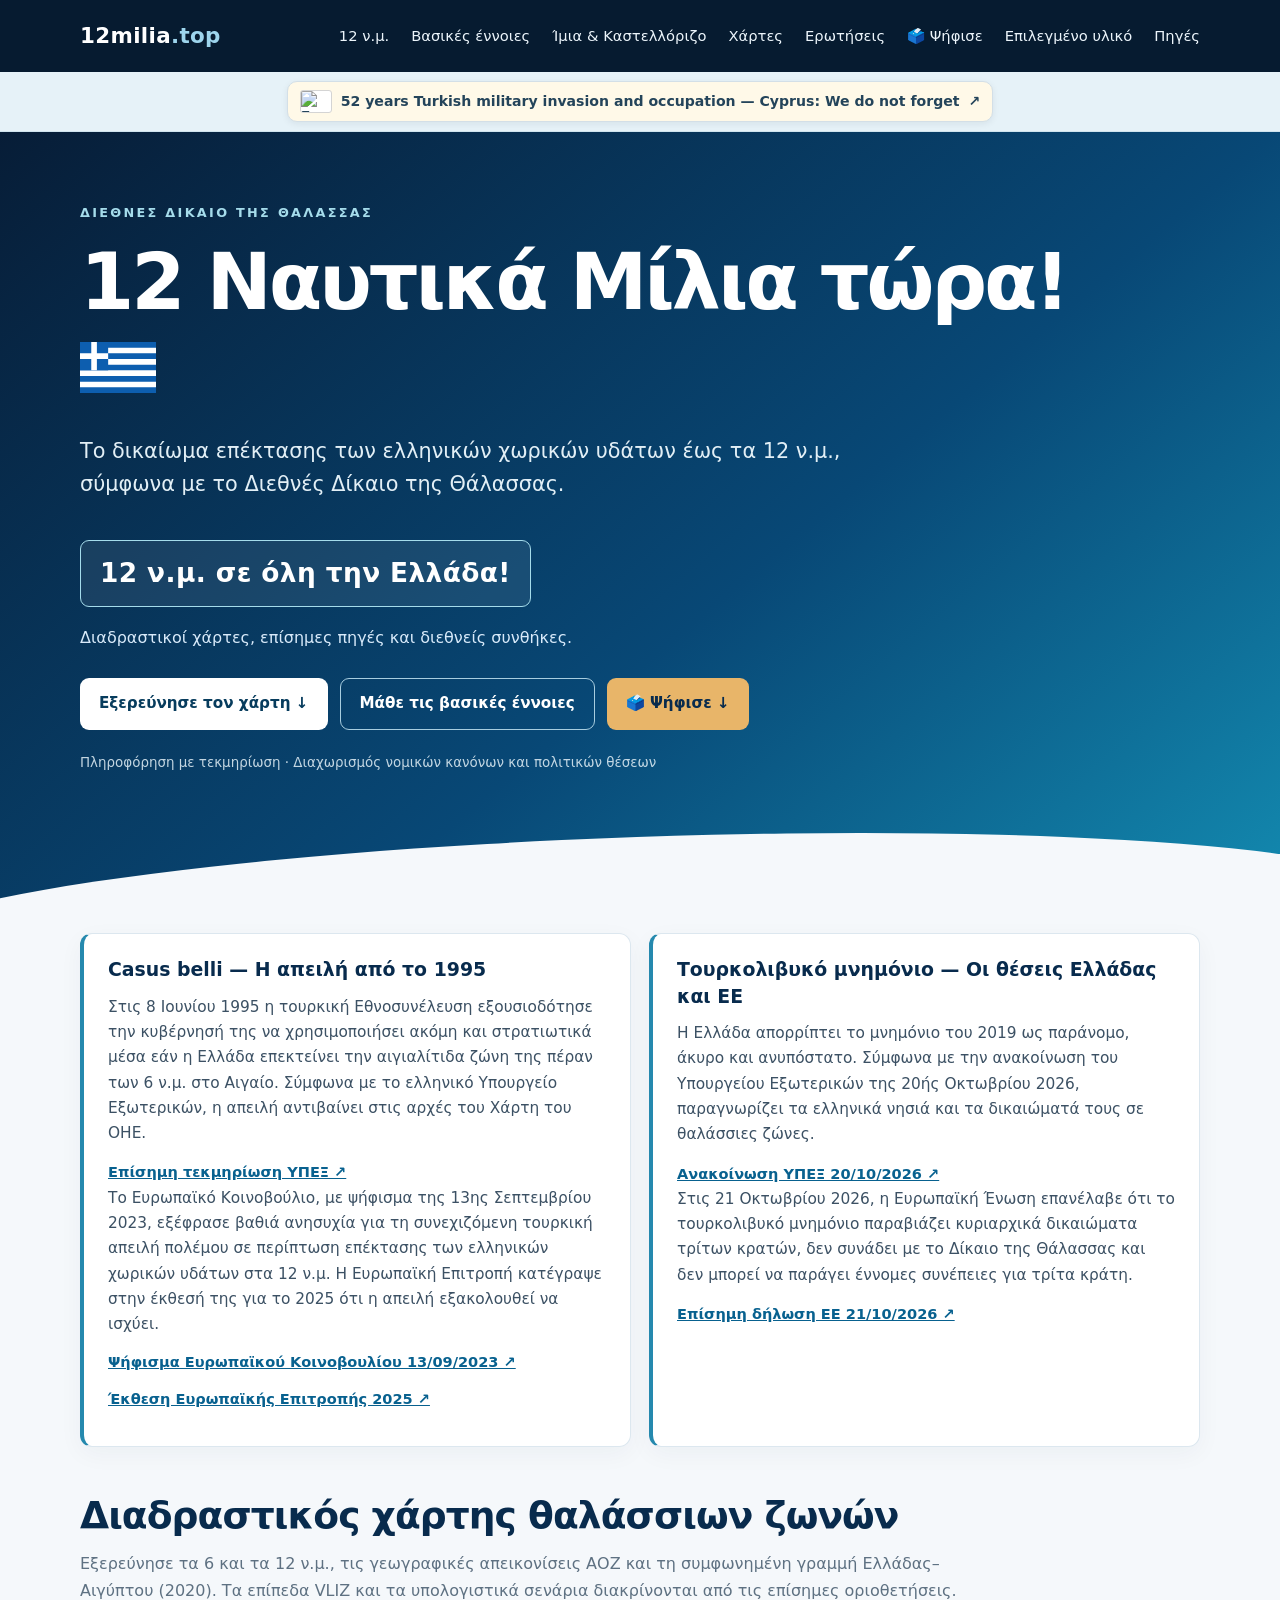
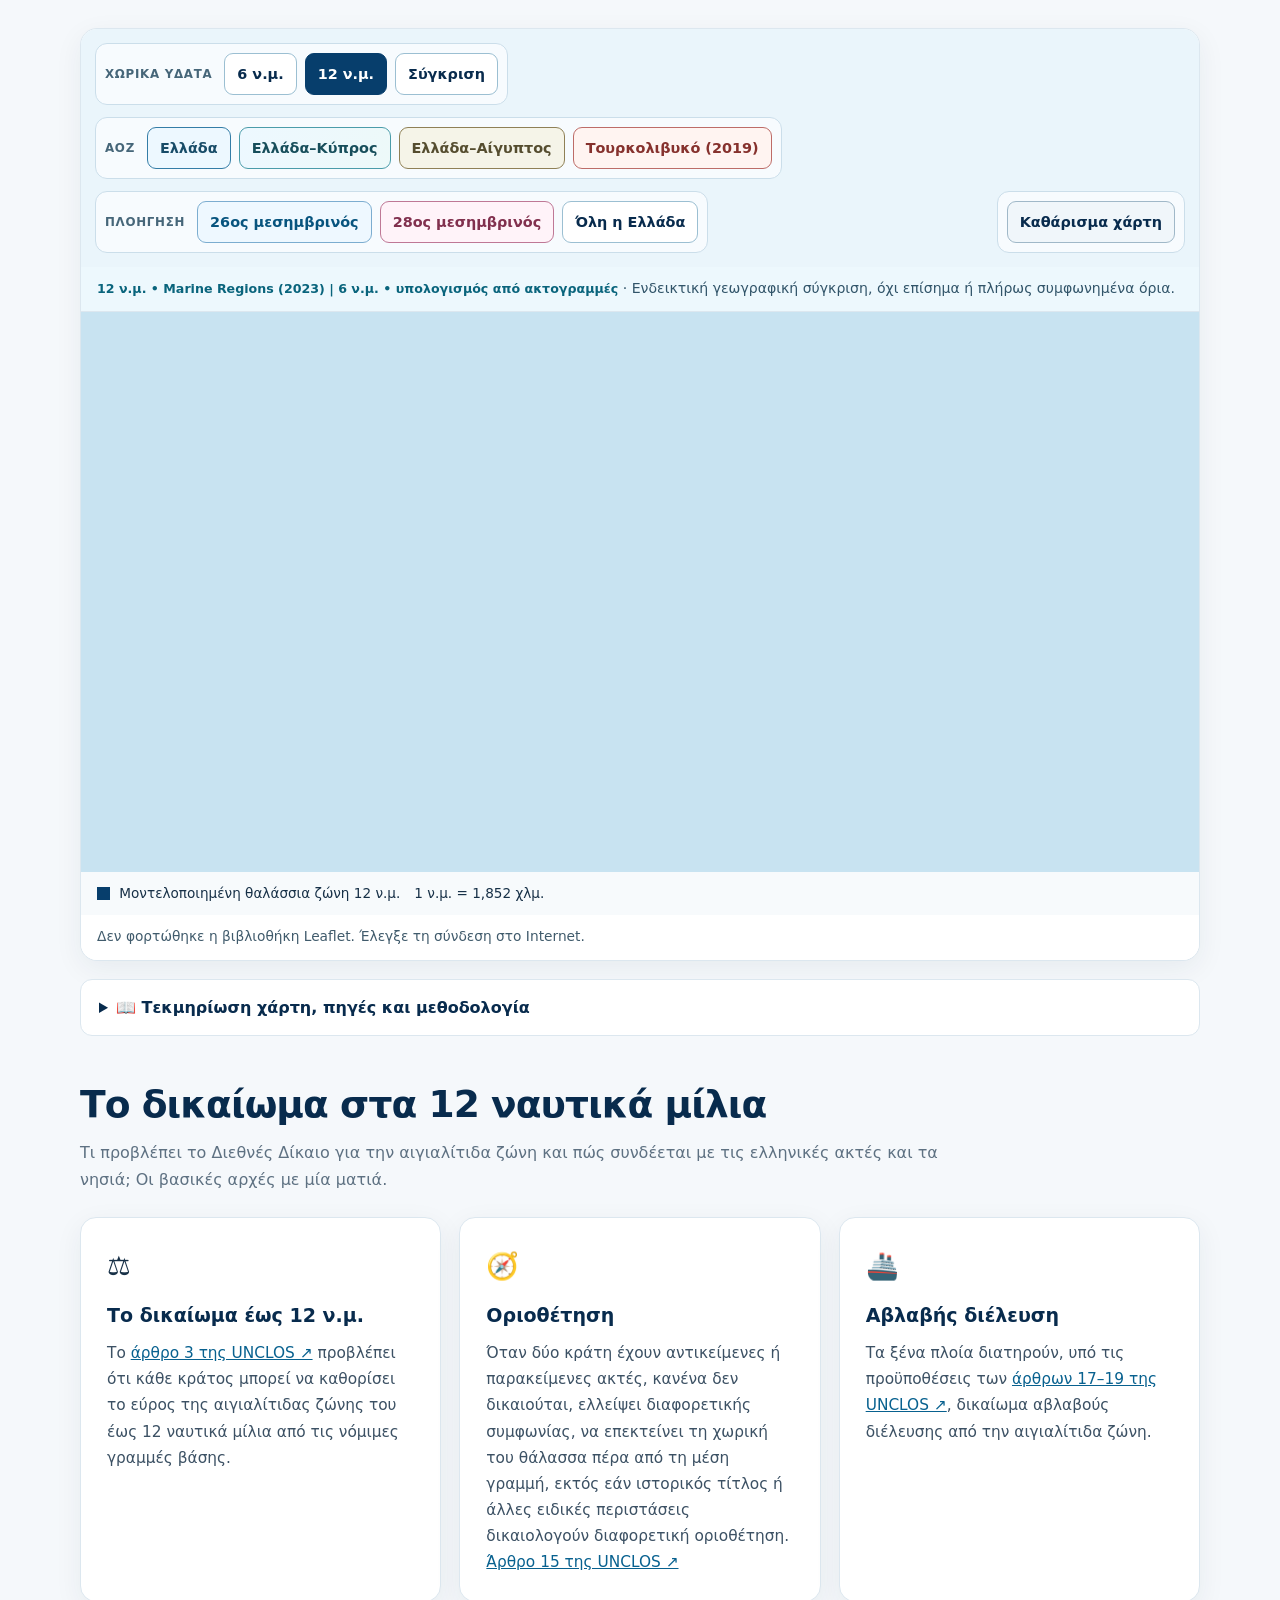
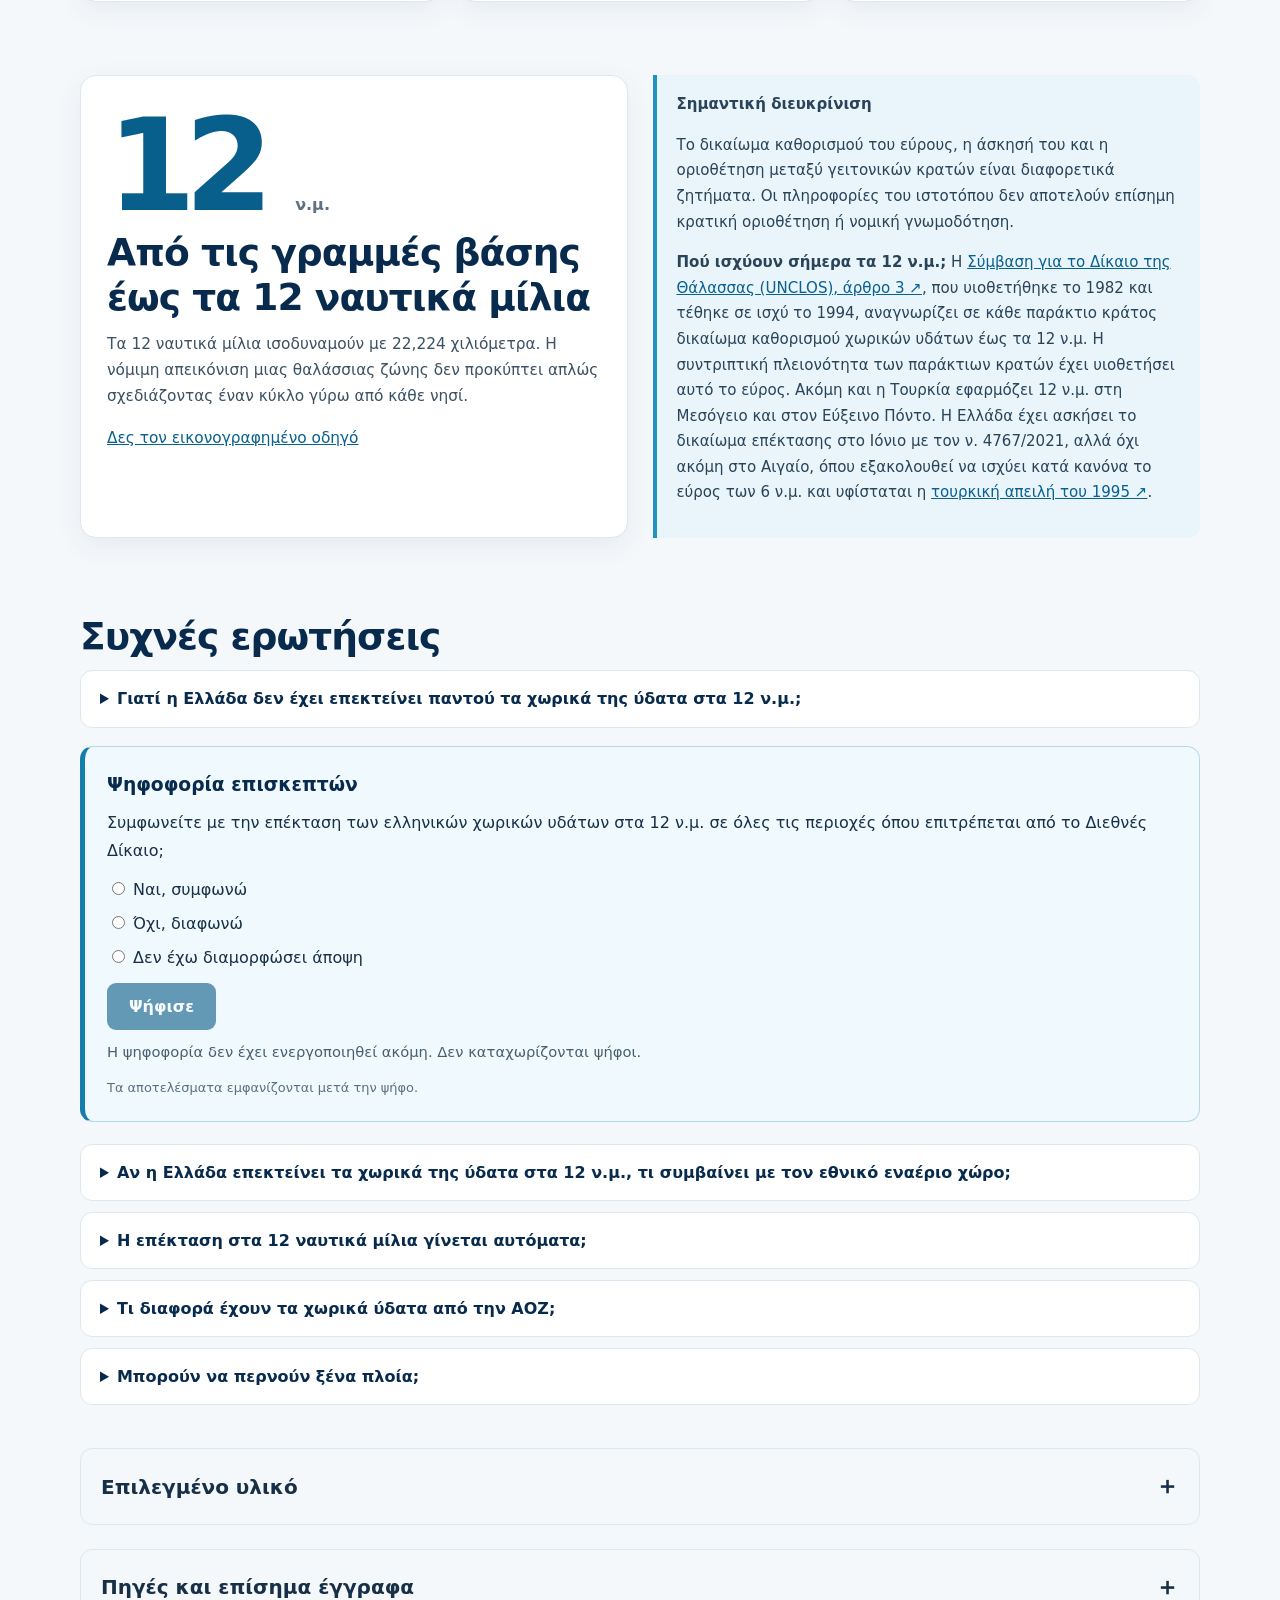
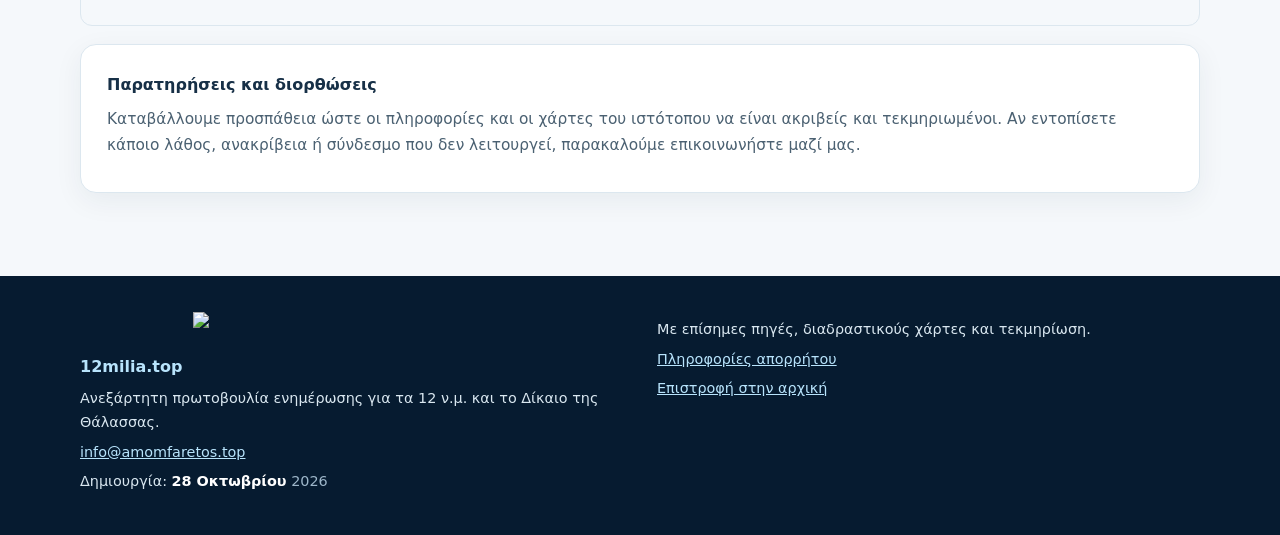
==== public/index.html @ b4a38a3d "Remove external-link arrows from internal guide links" ====
<!DOCTYPE html>

<html lang="el">
<head>
<meta charset="utf-8"/>
<meta content="width=device-width, initial-scale=1" name="viewport"/>
<meta content="#082b4d" name="theme-color"/>
<meta content="12 ναυτικά μίλια και επέκταση χωρικών υδάτων: τι προβλέπει το Δίκαιο της Θάλασσας, διαδραστικοί χάρτες, ιστορική εξέλιξη και επίσημες πηγές." name="description"/>
<title>12 Ναυτικά Μίλια τώρα! | Χωρικά Ύδατα &amp; Δίκαιο της Θάλασσας</title>
<link rel="canonical" href="https://12milia.top/"/>
<meta property="og:type" content="website"/>
<meta property="og:locale" content="el_GR"/>
<meta property="og:site_name" content="12milia.top"/>
<meta property="og:title" content="12 Ναυτικά Μίλια τώρα! 🇬🇷"/>
<meta property="og:description" content="Το δικαίωμα στα 12 ναυτικά μίλια: διαδραστικοί χάρτες, Διεθνές Δίκαιο της Θάλασσας και επίσημες πηγές."/>
<meta property="og:url" content="https://12milia.top/"/>
<meta property="og:image" content="https://12milia.top/assets/social-preview.jpg"/>
<meta property="og:image:secure_url" content="https://12milia.top/assets/social-preview.jpg"/>
<meta property="og:image:width" content="1200"/>
<meta property="og:image:height" content="630"/>
<meta property="og:image:alt" content="12 Ναυτικά Μίλια τώρα! — 12milia.top, ελληνική σημαία"/>
<meta name="twitter:card" content="summary_large_image"/>
<meta name="twitter:title" content="12 Ναυτικά Μίλια τώρα! 🇬🇷"/>
<meta name="twitter:description" content="Διαδραστικοί χάρτες, Διεθνές Δίκαιο της Θάλασσας και επίσημες πηγές."/>
<meta name="twitter:image" content="https://12milia.top/assets/social-preview.jpg"/>
<style>
:root{color-scheme:light;--navy:#082b4d;--deep:#061b30;--blue:#116aa1;--sky:#eaf5fb;--paper:#f5f8fb;--ink:#173047;--muted:#5e7182;--border:#dce7ef;--white:#fff;--gold:#e8b569}
*{box-sizing:border-box}html{scroll-behavior:smooth}body{margin:0;font:16px/1.7 system-ui,-apple-system,BlinkMacSystemFont,"Segoe UI",sans-serif;background:var(--paper);color:var(--ink)}a{color:#08618f}a:focus-visible,button:focus-visible{outline:3px solid var(--gold);outline-offset:4px} .wrap{width:min(1120px,calc(100% - 40px));margin-inline:auto}
.topbar{background:var(--deep);color:white}.nav{display:flex;align-items:center;justify-content:space-between;gap:18px;min-height:72px;flex-wrap:wrap;padding-block:12px}.brand{text-decoration:none;color:#fff;font-weight:850;font-size:1.34rem;letter-spacing:.015em}.brand span{color:#9dd5ed}.navlinks{display:flex;flex-wrap:wrap;gap:8px 22px}.navlinks a{font-size:.92rem;color:#ecf5fb;text-decoration:none}.navlinks a:hover{text-decoration:underline}
.hero{position:relative;overflow:hidden;color:white;background:linear-gradient(140deg,#071d37 0%,#084876 58%,#138ab0 100%);padding:70px 0 120px}.hero:after{content:"";position:absolute;inset:auto -10% -105px -10%;height:175px;border-radius:50% 50% 0 0;background:var(--paper);transform:rotate(-2deg)}.eyebrow{color:#a5dceb;text-transform:uppercase;letter-spacing:.18em;font-weight:750;font-size:.8rem}.hero h1{font-size:clamp(3rem,8vw,6.3rem);line-height:1.03;margin:16px 0 23px;letter-spacing:-.055em;max-width:820px}.hero p{max-width:850px;color:#e2eff6;font-size:clamp(1.06rem,2vw,1.3rem);line-height:1.6}.actions{display:flex;flex-wrap:wrap;gap:12px;margin-top:28px}.btn{display:inline-flex;align-items:center;justify-content:center;border-radius:9px;padding:12px 19px;text-decoration:none;font-weight:750;font-size:.95rem;transition:transform .15s}.btn:hover{transform:translateY(-2px)}.btn.primary{background:#fff;color:#073c5d}.btn.outline{border:1px solid #a8cddf;color:#fff}.hero-note{font-size:.84rem!important;opacity:.86;margin-top:22px}
main{position:relative}.section{padding:38px 0}.section h2{font-size:clamp(1.65rem,3vw,2.35rem);line-height:1.18;letter-spacing:-.025em;margin:0 0 12px;color:var(--navy)}.intro{max-width:900px;color:var(--muted);margin:0 0 24px}.cards{display:grid;grid-template-columns:repeat(3,minmax(0,1fr));gap:18px}.card{background:#fff;border:1px solid var(--border);border-radius:16px;padding:26px;box-shadow:0 8px 28px #092b4710}.card h3{margin:10px 0 9px;color:var(--navy);font-size:1.19rem}.card p{margin:0;color:#3c5164;font-size:.96rem}.symbol{font-size:1.65rem}.feature{display:grid;grid-template-columns:1fr 1fr;gap:25px;align-items:center;padding-top:35px}.feature .card{height:100%}.big-number{font-size:clamp(4.5rem,11vw,8rem);font-weight:850;letter-spacing:-.09em;line-height:1;color:#095f8b}.big-number small{font-size:1rem;letter-spacing:normal;font-weight:650;color:var(--muted)}.notice{border-left:4px solid #2292be;background:#e9f4fb;padding:17px 20px;border-radius:0 12px 12px 0;color:#294459;font-size:.94rem}
.map-preview{min-height:240px;border-radius:17px;padding:32px;display:flex;flex-direction:column;justify-content:center;align-items:center;text-align:center;background:radial-gradient(circle at 25% 38%,#d8eff8 0 6%,transparent 7%),radial-gradient(circle at 70% 65%,#bce0ed 0 9%,transparent 10%),linear-gradient(140deg,#104c76,#0a82a3);color:#fff;position:relative;overflow:hidden}.map-preview::after{content:"";position:absolute;inset:0;background:repeating-radial-gradient(circle at 45% 50%,transparent 0 27px,#ffffff16 28px 29px);pointer-events:none}.map-preview strong{font-size:1.4rem;position:relative;z-index:1}.map-preview span{position:relative;z-index:1;color:#deeff7}.map-preview .symbol{position:relative;z-index:1;font-size:2.6rem}
.faq details{background:#fff;border:1px solid var(--border);border-radius:12px;padding:14px 19px;margin:11px 0}.faq summary{cursor:pointer;font-weight:750;color:var(--navy)}.faq details p{margin:11px 0 4px;color:#435669}.sources{padding-left:22px}.sources li{margin-bottom:12px}.sources a{overflow-wrap:anywhere}.muted{color:var(--muted);font-size:.9rem}.footer{background:var(--deep);color:#d9e7f0;padding:36px 0;margin-top:45px}.footer a{color:#b8e4fc}.footer-inner{display:flex;justify-content:space-between;gap:20px;flex-wrap:wrap}.footer p{margin:5px 0;font-size:.9rem}
@media(max-width:780px){.cards{grid-template-columns:1fr}.feature{grid-template-columns:1fr}.hero{padding:70px 0 100px}.nav{align-items:flex-start}.navlinks{gap:6px 14px}.card{padding:22px}.section{padding:26px 0}}@media(prefers-reduced-motion:reduce){html{scroll-behavior:auto}.btn{transition:none}}

/* Cyprus remembrance and privacy */
.cyprus-remembrance{display:inline-flex;align-items:center;gap:9px;padding:8px 12px;border:1px solid #d3dfe7;border-radius:10px;background:#fff9e8;color:#24445a;text-decoration:none;font-size:.88rem;font-weight:680;line-height:1.4;box-shadow:0 2px 7px #041a2912}.cyprus-remembrance:hover{background:#fff1ce}.cyprus-remembrance img{width:32px;height:23px;object-fit:contain;border:1px solid #d4d4d4;background:white;border-radius:3px}.cyprus-strip{background:#e6f2f8;border-bottom:1px solid #d0e4ee}.cyprus-strip .wrap{display:flex;justify-content:center;padding-block:9px}.footer button{border:0;background:transparent;color:#b8e4fc;text-decoration:underline;cursor:pointer;padding:0;font:inherit;font-size:.9rem}.privacy-overlay[hidden]{display:none}.privacy-overlay{position:fixed;inset:0;z-index:1000;background:#081d31b8;display:flex;align-items:center;justify-content:center;padding:20px}.privacy-modal{position:relative;width:min(570px,100%);max-height:85vh;overflow:auto;background:white;border-radius:16px;padding:30px;box-shadow:0 20px 80px #0005}.privacy-modal h2{margin:0 0 14px;font-size:1.55rem;color:#082b4d}.privacy-modal p,.privacy-modal li{font-size:.96rem}.privacy-close{position:absolute;right:14px;top:10px;border:0;background:transparent;font-size:2rem;line-height:1;cursor:pointer;color:#33536a}.privacy-modal a{overflow-wrap:anywhere}@media(max-width:560px){.cyprus-strip .wrap{justify-content:center}.cyprus-remembrance{font-size:.81rem;white-space:normal;text-align:center;justify-content:center}.privacy-modal{padding:24px 18px}}

/* Academic maps and EEZ references */
.map-reference-grid{display:grid;grid-template-columns:repeat(2,minmax(0,1fr));gap:20px;align-items:stretch}
.map-reference-card{min-width:0}.map-kicker{color:#096593;font-weight:750;font-size:.82rem;letter-spacing:.025em;text-transform:uppercase}
.map-reference-card h3{line-height:1.3}.map-action{margin-top:22px!important}.map-action a{font-weight:740;overflow-wrap:anywhere}
.eez-figure{margin:18px 0 14px}.eez-figure img{width:100%;height:auto;background:#edf4f9;border:1px solid #dce7ef;border-radius:10px;display:block}.eez-figure figcaption{font-size:.85rem;color:#476071;margin-top:10px;line-height:1.5}
@media(max-width:780px){.map-reference-grid{grid-template-columns:1fr}}

/* Πειραματικός διαδραστικός χάρτης χωρικών υδάτων — v9 */
.maritime-shell{overflow:hidden;border-radius:17px;border:1px solid var(--border);background:#fff;box-shadow:0 8px 28px #092b4710}
.maritime-tools{display:flex;align-items:center;gap:10px;flex-wrap:wrap;padding:14px 17px;background:#eaf5fb}
.maritime-tools button{padding:10px 16px;font:inherit;font-size:.9rem;font-weight:750;background:#fff;color:#082b4d;border:1px solid #9bbfd2;border-radius:9px;cursor:pointer}
.maritime-tools button[aria-pressed="true"]{background:#073e6c;border-color:#073e6c;color:white}
.maritime-tools a{font-size:.86rem;margin-left:auto}
#maritime-map{height:560px;min-height:400px;background:#c8e3f1}
.maritime-status{padding:10px 16px;font-size:.86rem;color:#405b6c;background:#fff;min-height:45px}
.maritime-legend{display:flex;flex-wrap:wrap;gap:14px;padding:10px 16px;background:#f7fafc;font-size:.85rem}
.swatch{width:13px;height:13px;display:inline-block;vertical-align:-2px;margin-right:5px;border:2px solid #347b81;background:#51989c}
.swatch.amber{border-color:#b96b09;background:#c9b16f}
.maritime-help{margin:14px 0 0;max-width:920px;font-size:.91rem;color:#425a6d}
.geo-upload{display:flex;gap:9px;align-items:center;flex-wrap:wrap;font-size:.86rem;padding:10px 16px;background:#f7fafc;border-top:1px solid #e3eaf0}
.geo-upload input{font-size:.85rem;max-width:100%}
@media(max-width:780px){#maritime-map{height:480px}.maritime-tools a{margin-left:0}}

.leaflet-control-attribution{font-size:11px!important;line-height:1.5!important;text-align:right} .leaflet-control-attribution a{text-decoration:none} .leaflet-control-attribution a:hover{text-decoration:underline}
/* v46: Χρώματα 12 ν.μ. και ΑΟΖ στο assets/map-colors.css */
/* Θεματικό ένθετο ΑΟΖ — εικόνα, όχι γεωαναφερμένο διανυσματικό όριο */
/* Το συνδυαστικό κουμπί χρησιμοποιεί και τις δύο αποχρώσεις (Ελλάδα και Κύπρος). */
#maritime-map{position:relative}
.eez-inset{position:absolute;z-index:850;right:13px;top:13px;width:min(380px,calc(100% - 28px));background:#fff;box-shadow:0 8px 30px #001b3080;border:2px solid #19766b;border-radius:12px;padding:12px;max-height:calc(100% - 28px);overflow:auto}
.eez-inset[hidden]{display:none}.eez-inset img{width:100%;height:auto;display:block;border:1px solid #d5e6e7;border-radius:6px}
.eez-inset h3{font-size:1rem;color:#104c50;margin:0 30px 8px 0}.eez-inset p{font-size:.75rem;line-height:1.4;margin:7px 0;color:#365968}
.eez-inset button{position:absolute;right:8px;top:5px;background:transparent;border:0;font-size:1.5rem;cursor:pointer;color:#234}
.eez-inset a{font-size:.8rem;overflow-wrap:anywhere}
.eez-disclaimer{font-size:.83rem;line-height:1.5;margin:0;padding:9px 16px;color:#275c59;background:#f0faf6;border-top:1px solid #d4e8df}.eez-disclaimer a{color:#075d55}
.eez-inset{position:absolute;z-index:850;right:13px;top:13px;width:min(380px,calc(100% - 28px));background:#fff;box-shadow:0 8px 30px #001b3080;border:2px solid #19766b;border-radius:12px;padding:12px;max-height:calc(100% - 28px);overflow:auto}
.eez-inset[hidden]{display:none}.eez-inset img{width:100%;height:auto;display:block;border:1px solid #d5e6e7;border-radius:6px}
.eez-inset h3{font-size:1rem;color:#104c50;margin:0 30px 8px 0}.eez-inset p{font-size:.75rem;line-height:1.4;margin:7px 0;color:#365968}
.eez-inset button{position:absolute;right:8px;top:5px;background:transparent;border:0;font-size:1.5rem;cursor:pointer;color:#234}
.eez-inset a{font-size:.8rem;overflow-wrap:anywhere}

/* v19: Σύγκριση με υπολογιστικό επίπεδο 6 ν.μ. */
/* v18: Ομαδοποιημένα, λειτουργικά κουμπιά – χωρίς ανακριβείς γεωμετρίες 6 ν.μ. */
.maritime-tools{display:flex;gap:12px;align-items:stretch;justify-content:flex-start;padding:14px;background:#eaf5fb}
.tool-group{display:flex;flex-wrap:wrap;align-items:center;gap:8px;padding:9px;border:1px solid #cbdeea;border-radius:12px;background:#f7fbfe;min-width:0}
.tool-heading{font-size:.74rem;font-weight:850;text-transform:uppercase;letter-spacing:.06em;color:#466679;margin-right:4px}
.maritime-tools .tool-group button{min-height:42px;white-space:normal;text-align:center;padding:9px 12px;line-height:1.25}
.maritime-tools button small{display:block;font-weight:550;font-size:.67rem;line-height:1.4;opacity:.9}
.maritime-tools .tool-utilities{margin-left:auto}
.maritime-tools a{margin-left:0;white-space:nowrap}
.maritime-tools .clear-map-btn{border-color:#a0b8c8;background:#f0f6fa}
.maritime-tools button:focus-visible{outline:3px solid #f2b954;outline-offset:2px}
.map-source-note{padding:10px 16px;color:#315469;background:#edf8fd;font-size:.88rem;border-bottom:1px solid var(--border)}
.map-quality{display:inline-block;color:#09647c;font-size:.79rem;font-weight:750}
.map-explain{position:relative;padding:17px 22px 16px;background:#fff9ee;border-bottom:1px solid #ecdcbf;color:#294255}
.map-explain[hidden]{display:none}
.map-explain h3{margin:0 40px 8px 0;color:#082b4d;font-size:1.1rem}
.map-explain p{margin:8px 0;font-size:.89rem;line-height:1.55}
.map-explain p:last-child{margin-bottom:0}
.map-explain a{overflow-wrap:anywhere}
.map-explain #map-explain-close{position:absolute;top:8px;right:12px;border:0;background:transparent;color:#18344b;font-size:1.5rem;cursor:pointer}
.compare-cards{display:grid;grid-template-columns:repeat(2,minmax(0,1fr));gap:12px;margin:11px 0}
.compare-cards div{background:white;border:1px solid #e2cfb0;border-radius:10px;padding:12px}
.compare-cards strong{display:block;font-size:1.25rem;color:#093e69}
.compare-cards span{display:block;font-size:.95rem;font-weight:700}
.compare-cards small{display:block;font-size:.81rem;color:#4e6375;margin-top:5px}
.maritime-legend span[hidden]{display:none}
@media(max-width:780px){.maritime-tools{flex-direction:column;align-items:stretch}.tool-group{justify-content:flex-start}.maritime-tools .tool-utilities{margin-left:0}.compare-cards{grid-template-columns:1fr}}

/* v28: Επίσημη γραμμή Α–Ε, ανεξάρτητη από τα πολυγωνικά μοντέλα VLIZ */
.egypt-inset .official-line-only {position:static;display:block;width:100%;font:inherit;font-weight:750;font-size:.86rem;color:#754015;background:#fff7e8;border:1px solid #c99b64;border-radius:8px;padding:11px 10px;cursor:pointer;text-align:center;line-height:1.3;margin:10px 0}
.egypt-inset .official-line-only:hover{background:#ffedce}
.egypt-inset .official-line-only:focus-visible{outline:3px solid #e8b569;outline-offset:2px}
/* v29: Γεωγραφικός μεσημβρινός 28° ανατολικά — όχι θαλάσσιο σύνορο */
.meridian-28-switch{background:#fff3f9!important;border-color:#bf7896!important;color:#81304e!important}
.meridian-28-switch[aria-pressed="true"]{background:#963a63!important;border-color:#963a63!important;color:white!important}
.meridian-28-label{background:#fff!important;color:#83244e!important;border:1px solid #a4456d!important;border-radius:5px!important;box-shadow:0 1px 6px #0002!important;font-weight:800!important}
.meridian-28-label::before{border-top-color:#a4456d!important}
.swatch.meridian-swatch{width:26px;height:0;border:0;border-top:3px dashed #a73364;vertical-align:3px;background:none}
/* v30 — Γεωγραφικός 26ος μεσημβρινός και αντιπαραβολή του μνημονίου Τουρκίας–Λιβύης */
.meridian-26-switch{background:#eef8ff!important;border-color:#7cadd0!important;color:#07547e!important}
.meridian-26-switch[aria-pressed="true"]{background:#126893!important;border-color:#126893!important;color:#fff!important}
.meridian-26-label{font-weight:800;color:#07547e;background:#fff;border:1px solid #0b789d;box-shadow:0 1px 6px #0002}
.swatch.meridian26-swatch{width:26px;height:0;border:0;border-top:3px dashed #0074ac;vertical-align:3px;background:none}
.turkey-libya-switch{background:#fff4f1!important;border-color:#bd6c68!important;color:#86312d!important}
.turkey-libya-switch[aria-pressed="true"]{background:#a63d39!important;border-color:#a63d39!important;color:white!important}
.swatch.mou2019-swatch{width:26px;height:0;border:0;border-top:4px dashed #c22e30;vertical-align:3px;background:none}
.eez-inset.mou-inset{border-color:#a84440}
.eez-inset.mou-inset h3{color:#792622}
.eez-inset.mou-inset p{font-size:.82rem}
.mou-source-links{margin-top:12px;padding-top:9px;border-top:1px solid #ead5d1}
/* v27: Ελληνική / Αιγυπτιακή ΑΟΖ και διμερής συμφωνία 2020 */
/* Η Αιγυπτιακή ΑΟΖ δεν αλλάζει: μόνο το κουμπί και το υπόμνημα ταιριάζουν στο υπάρχον χακί πολύγωνο. */
.swatch.treaty-swatch{width:26px;height:0;border:0;border-top:4px solid #91480a;vertical-align:3px;background:none}
.eez-inset.egypt-inset{border-color:#a86a30}
.eez-inset.egypt-inset h3{color:#784112}
.eez-inset.egypt-inset p{font-size:.84rem}
.egypt-inset .treaty-caption{padding:9px 10px;background:#fff3df;border:1px solid #f0d3a3;border-radius:7px}
.egypt-inset .treaty-points{font-size:.79rem;line-height:1.5;padding-left:19px;margin:8px 0}
/* v26: ξεχωριστή παρουσίαση VLIZ ΑΟΖ Κύπρου */
/* Η Κυπριακή ΑΟΖ από μωβ γίνεται γαλάζια, συγγενική αλλά διακριτή από την Ελληνική. */
/* Ίμια: δύο ακτογραμμές από OSM και τεκμηρίωση — v21 */
.imia-reference{margin:14px 0 0;border:1px solid #cbdfea;border-left:4px solid #147ba8;background:#f0f8fc;border-radius:0 12px 12px 0;padding:16px 19px;color:#25475f}
.imia-reference h3{font-size:1.09rem;color:#083f61;margin:0 0 7px}
.imia-reference p{margin:5px 0;font-size:.93rem;line-height:1.65}
.imia-reference a{font-weight:680;overflow-wrap:anywhere}
.imia-location-status{font-size:.84rem;color:#25475f;padding:9px 16px;background:#fff8e6;border-top:1px solid #f1d69e}
.imia-location-status[hidden]{display:none}
.leaflet-tooltip.imia-label{background:#fffbe5;border:1px solid #bb730e;color:#54320c;font-weight:750;font-size:12px;padding:3px 8px;box-shadow:0 1px 5px #0002}

/* v37: σαφής ταυτότητα στην αρχική και τεκμηριωμένα πληροφοριακά πλαίσια */
.hero h1{max-width:1080px;font-size:clamp(2.7rem,6.1vw,5.3rem);line-height:1.1;letter-spacing:-.04em}
.hero-flag{   display:inline-block;   width:auto;   height:.65em;   vertical-align:.02em; }
.slogan{display:inline-flex;align-items:center;border:1px solid #a5dceb;border-radius:9px;padding:10px 19px;margin-top:18px;font-size:clamp(1.2rem,2.7vw,1.65rem);font-weight:850;letter-spacing:.015em;color:#fff;background:#ffffff12}
.hero .hero-secondary{font-size:1rem;margin:18px 0 0;color:#d8eafa}
.issue-strip{padding:26px 0 8px;background:var(--paper)}
.issue-grid{display:grid;grid-template-columns:repeat(2,minmax(0,1fr));gap:18px}
.issue-card{background:#fff;border:1px solid var(--border);border-left:4px solid #2589ae;border-radius:12px;padding:22px 24px;box-shadow:0 7px 24px #092b470b}
.issue-card h2{font-size:1.18rem;line-height:1.4;margin:0 0 12px;color:var(--navy)}
.issue-card p{font-size:.96rem;line-height:1.65;color:#3c5164;margin:0 0 12px}
.issue-card a{font-size:.91rem;font-weight:750;overflow-wrap:anywhere}
@media(max-width:780px){.issue-grid{grid-template-columns:1fr}.issue-card{padding:19px}.hero h1{font-size:clamp(2.5rem,9vw,4rem)}}

/* v38 — Poll and feedback */
.poll-card{margin:18px 0 22px;padding:22px;border:1px solid #b8d7e8;border-left:5px solid #147dad;border-radius:13px;background:#f0f9fd}.poll-card h3{color:#082b4d;margin:0 0 8px}.poll-card p{margin:9px 0}.poll-card fieldset{border:0;padding:0;margin:12px 0;display:grid;gap:7px}.poll-card label{display:block;cursor:pointer}.poll-card input{accent-color:#075b85}.poll-card button{padding:10px 22px;background:#075b85;color:#fff;border:0;border-radius:9px;font:inherit;font-weight:700;cursor:pointer}.poll-card button:disabled{opacity:.6;cursor:not-allowed}.poll-card small{display:block;font-size:.81rem;color:#596f80;margin-top:12px}.poll-status{font-size:.92rem;color:#476071}.poll-result-row{display:grid;grid-template-columns:minmax(0,1fr) 58px;gap:3px 12px;margin:12px 0}.poll-bar{grid-column:1 / -1;background:#dcebf2;border-radius:8px;overflow:hidden;height:12px}.poll-bar span{display:block;background:#147ca8;height:100%;width:0}.feedback{border-top:1px solid #dce7ef;margin-top:22px;padding-top:20px}.feedback p{margin:8px 0;color:#4b6172}.sr-only{position:absolute;width:1px;height:1px;padding:0;margin:-1px;overflow:hidden;clip:rect(0,0,0,0);white-space:nowrap;border:0}
.anniversary-date{font-weight:750;color:#ffffff}.footer-year{color:#9db6c9}
/* Επιλεγμένα άρθρα και βίντεο */
.media-reading-list{display:grid;grid-template-columns:repeat(2,minmax(0,1fr));gap:16px}
.media-reading-list article{background:#fff;border:1px solid var(--border);border-radius:12px;padding:20px}
.media-reading-list h3{margin:8px 0;color:var(--navy);font-size:1.1rem}
.media-reading-list p{margin:0 0 12px;color:var(--muted);font-size:.9rem}
.media-reading-list a{font-weight:700;overflow-wrap:anywhere}
.media-reading-type{font-size:.8rem;font-weight:750;color:#17678b}
@media(max-width:700px){.media-reading-list{grid-template-columns:1fr}}

/* Tighter spacing for the two adjacent expandable resource sections */
#faq{padding-bottom:16px}
#articles-videos{padding-top:16px;padding-bottom:12px}
#sources{padding-top:12px}
#articles-videos .sources-details{margin-bottom:0}
</style>
<link href="assets/favicon.svg" rel="icon" type="image/svg+xml"/><style>
/* Δίστηλο υποσέλιδο και σημαία */
.site-flag{   display:inline-block;   width:24px;   height:16px;   vertical-align:-2px;   margin-left:5px; }

.footer-inner {
  display: grid;
  grid-template-columns: minmax(0,1fr) minmax(0,1fr);
  column-gap: 34px;
  row-gap: 18px;
  align-items: start;
}

.footer-inner > div {
  min-width: 0;
}

@media (max-width: 700px) {
  .footer-inner {
    grid-template-columns: minmax(0,1fr);
  }
}

/* Κουμπί ψηφοφορίας */
.btn.vote-btn {
  background: #e8b569;
  color: #082b4d;
}

.btn.vote-btn:hover {
  background: #f4ca89;
}

/* Αναδιπλούμενη τεκμηρίωση χάρτη */
.map-documentation {
  margin-top: 18px;
  padding: 14px 18px;
  background: #ffffff;
  border: 1px solid #dce7ef;
  border-radius: 12px;
}

.map-documentation summary {
  cursor: pointer;
  font-weight: 750;
  color: #082b4d;
}

.map-documentation[open] summary {
  margin-bottom: 16px;
}

.map-documentation .maritime-help {
  max-width: none;
}

/* Ομοιόμορφη απόσταση μετά την τεκμηρίωση του χάρτη */
#overview {
  padding-top: 8px;
}
</style>
<link href="assets/map-colors.css?v=46" rel="stylesheet"/>
<link rel="stylesheet" href="assets/site-shell.css?v=1"/><style>
.sources-details{margin-bottom:18px;border:1px solid #dce7ef;border-radius:12px;overflow:hidden}
.sources-details>summary{cursor:pointer;padding:17px 20px;font-weight:750;font-size:1.25rem;list-style:none;display:flex;justify-content:space-between;gap:12px;align-items:center}
.sources-details>summary::-webkit-details-marker{display:none}
.sources-details>summary::after{content:"＋";font-size:1.2em}
.sources-details[open]>summary::after{content:"−"}
.sources-details>summary:focus-visible{outline:3px solid #d6a83e;outline-offset:-3px}
.sources-details-body{padding:0 16px 15px}
.sources-details-body .intro{margin:0 0 12px}
#sources .feedback{border-top:0;margin-top:0;padding-top:0}
</style>
</head>
<body>
<header class="topbar" id="site-header"></header><div class="cyprus-strip" id="site-cyprus"></div>
<section class="hero" id="top"><div class="wrap"><div class="eyebrow">Διεθνές Δίκαιο της Θάλασσας</div><h1>12 Ναυτικά Μίλια τώρα! <img src="assets/gr-flag.svg" alt="Ελληνική σημαία" class="hero-flag" width="45" height="30"/></h1><p>Το δικαίωμα επέκτασης των ελληνικών χωρικών υδάτων έως τα 12 ν.μ., σύμφωνα με το Διεθνές Δίκαιο της Θάλασσας.</p><div aria-label="Σύνθημα του ιστοτόπου" class="slogan">12 ν.μ. σε όλη την Ελλάδα!</div><p class="hero-secondary">Διαδραστικοί χάρτες, επίσημες πηγές και διεθνείς συνθήκες.</p><div class="actions"><a class="btn primary" href="#map">Εξερεύνησε τον χάρτη ↓</a><a class="btn outline" href="basikes-ennoies/">Μάθε τις βασικές έννοιες</a>
<a class="btn vote-btn" href="#poll">🗳️ Ψήφισε ↓</a>
</div><p class="hero-note">Πληροφόρηση με τεκμηρίωση · Διαχωρισμός νομικών κανόνων και πολιτικών θέσεων</p></div></section>
<section aria-label="Δύο σημαντικά ζητήματα" class="issue-strip"><div class="wrap issue-grid">
<article class="issue-card"><h2>Casus belli — Η απειλή από το 1995</h2><p>Στις 8 Ιουνίου 1995 η τουρκική Εθνοσυνέλευση εξουσιοδότησε την κυβέρνησή της να χρησιμοποιήσει ακόμη και στρατιωτικά μέσα εάν η Ελλάδα επεκτείνει την αιγιαλίτιδα ζώνη της πέραν των 6 ν.μ. στο Αιγαίο. Σύμφωνα με το ελληνικό Υπουργείο Εξωτερικών, η απειλή αντιβαίνει στις αρχές του Χάρτη του ΟΗΕ.</p><a href="https://www.mfa.gr/exoteriki-politiki/eidika-themata-exoterikis-politikis/zitimata-ellinotourkikon-scheseon/aigialitida-zoni-casus-belli/" rel="noopener noreferrer" target="_blank">Επίσημη τεκμηρίωση ΥΠΕΞ ↗</a>
<p>Το Ευρωπαϊκό Κοινοβούλιο, με ψήφισμα της 13ης Σεπτεμβρίου 2023, εξέφρασε βαθιά ανησυχία για τη συνεχιζόμενη τουρκική απειλή πολέμου σε περίπτωση επέκτασης των ελληνικών χωρικών υδάτων στα 12 ν.μ. Η Ευρωπαϊκή Επιτροπή κατέγραψε στην έκθεσή της για το 2025 ότι η απειλή εξακολουθεί να ισχύει.</p>
<p><a href="https://www.europarl.europa.eu/doceo/document/TA-9-2023-0320_EN.html" target="_blank" rel="noopener noreferrer">Ψήφισμα Ευρωπαϊκού Κοινοβουλίου 13/09/2023 ↗</a></p>
<p><a href="https://eur-lex.europa.eu/legal-content/EN/TXT/?uri=CELEX:52025SC0756" target="_blank" rel="noopener noreferrer">Έκθεση Ευρωπαϊκής Επιτροπής 2025 ↗</a></p>
</article>
<article class="issue-card"><h2>Τουρκολιβυκό μνημόνιο — Οι θέσεις Ελλάδας και ΕΕ</h2><p>Η Ελλάδα απορρίπτει το μνημόνιο του 2019 ως παράνομο, άκυρο και ανυπόστατο. Σύμφωνα με την ανακοίνωση του Υπουργείου Εξωτερικών της 20ής Οκτωβρίου 2026, παραγνωρίζει τα ελληνικά νησιά και τα δικαιώματά τους σε θαλάσσιες ζώνες.</p><a href="https://www.mfa.gr/missionsabroad/libya/news/anakoinose-upourgeiou-exoterikon-skhetika-me-ten-apophase-tes-boules-ton-antiprosopon-tes-libues-gia-to-tourkolibuko-mnemonio-20102026.html" rel="noopener noreferrer" target="_blank">Ανακοίνωση ΥΠΕΞ 20/10/2026 ↗</a>
<p>Στις 21 Οκτωβρίου 2026, η Ευρωπαϊκή Ένωση επανέλαβε ότι το τουρκολιβυκό μνημόνιο παραβιάζει κυριαρχικά δικαιώματα τρίτων κρατών, δεν συνάδει με το Δίκαιο της Θάλασσας και δεν μπορεί να παράγει έννομες συνέπειες για τρίτα κράτη.</p>
<a href="https://www.consilium.europa.eu/en/press/press-releases/2026/10/21/libyaturkiye-statement-by-the-high-representative-on-behalf-of-the-eu-on-the-ratification-of-the-libya-turkiye-mou-by-libya-s-house-of-representatives/" target="_blank" rel="noopener noreferrer">Επίσημη δήλωση ΕΕ 21/10/2026 ↗</a>
</article>
</div></section>
<main class="wrap"><section class="section" id="map">
<h2>Διαδραστικός χάρτης θαλάσσιων ζωνών</h2>
<p class="intro">Εξερεύνησε τα 6 και τα 12 ν.μ., τις γεωγραφικές απεικονίσεις ΑΟΖ και τη συμφωνημένη γραμμή Ελλάδας–Αιγύπτου (2020). Τα επίπεδα VLIZ και τα υπολογιστικά σενάρια διακρίνονται από τις επίσημες οριοθετήσεις.</p>
<div class="maritime-shell">
<div aria-label="Επιλογές απεικόνισης χάρτη" class="maritime-tools">
<div aria-label="Χωρικά ύδατα" class="tool-group" role="group">
<span class="tool-heading">Χωρικά ύδατα</span>
<button aria-pressed="false" id="view6" title="Εμφάνιση υπολογιστικής θαλάσσιας ζώνης 6 ν.μ. από ακτογραμμές, περιορισμένης στη ζώνη VLIZ" type="button">6 ν.μ.</button>
<button aria-pressed="true" id="show12" title="Προβολή του χαρτογραφικού επιπέδου των 12 ν.μ." type="button">12 ν.μ.</button>
<button aria-pressed="false" id="viewcompare" title="Σύγκριση δύο γεωγραφικών επιπέδων στον ίδιο χάρτη" type="button">Σύγκριση</button>
</div>
<div aria-label="Αποκλειστική Οικονομική Ζώνη" class="tool-group" role="group">
<span class="tool-heading">ΑΟΖ</span>
<button aria-pressed="false" class="greek-eez-switch" id="greek-eez-toggle" title="Εμφάνιση ή απόκρυψη της χαρτογραφικής Ελληνικής ΑΟΖ από το Marine Regions (2023)" type="button">Ελλάδα</button>
<button aria-pressed="false" class="eez-switch" id="eez-toggle" title="Εμφάνιση χαρτογραφικών επιπέδων Ελληνικής και Κυπριακής ΑΟΖ μαζί με το popup αναφοράς" type="button">Ελλάδα–Κύπρος</button>
<button aria-pressed="false" class="egypt-eez-switch" id="egypt-eez-toggle" title="Ελληνική και Αιγυπτιακή ΑΟΖ (VLIZ) και συμφωνημένη γραμμή 2020 από το επίσημο Παράρτημα της διμερούς συμφωνίας" type="button">Ελλάδα–Αίγυπτος</button>
<button aria-pressed="false" class="turkey-libya-switch" id="turkey-libya-toggle" title="Γραμμή Α–Β από το τουρκολιβυκό μνημόνιο 2019 — η Ελλάδα και η ΕΕ απορρίπτουν τη νομική του ισχύ έναντι τρίτων κρατών" type="button">Τουρκολιβυκό (2019)</button>
</div>
<div aria-label="Εστίαση σε γεωγραφική περιοχή" class="tool-group" role="group">
<span class="tool-heading">Πλοήγηση</span>
<button aria-pressed="false" class="meridian-26-switch" id="meridian-26-toggle" title="26° Α — Δυτικό άκρο της συμφωνίας Ελλάδας–Αιγύπτου 2020" type="button">26ος μεσημβρινός</button>
<button aria-pressed="false" class="meridian-28-switch" id="meridian-28-toggle" title="Γεωγραφική γραμμή αναφοράς 28° ανατολικού μήκους — όχι θαλάσσιο σύνορο" type="button">28ος μεσημβρινός</button>
<button id="focus-greece" title="Επιστροφή στη συνολική άποψη της Ελλάδας" type="button">Όλη η Ελλάδα</button>
</div>
<div aria-label="Εργαλεία χάρτη" class="tool-group tool-utilities" role="group">
<button aria-pressed="false" class="clear-map-btn" id="showclear" title="Απόκρυψη όλων των επιπέδων, πληροφοριών και της εικόνας ΑΟΖ" type="button">Καθάρισμα χάρτη</button>
</div>
</div>
<div class="map-source-note"><span class="map-quality">12 ν.μ. • Marine Regions (2023) | 6 ν.μ. • υπολογισμός από ακτογραμμές</span> · Ενδεικτική γεωγραφική σύγκριση, όχι επίσημα ή πλήρως συμφωνημένα όρια.</div>
<section aria-label="Πληροφορίες χάρτη" aria-live="polite" class="map-explain" hidden="" id="map-explain">
<button aria-label="Κλείσιμο επεξήγησης" id="map-explain-close" type="button">×</button>
<div id="map-explain-content"></div>
</section>
<template id="template-six">
<h3>Τα 6 ν.μ. — γεωγραφική προσέγγιση</h3>
<p>Στο μεγαλύτερο μέρος των ελληνικών θαλάσσιων περιοχών ισχύει σήμερα αιγιαλίτιδα ζώνη 6 ν.μ. (11,112 χλμ.). Στο Ιόνιο έχει θεσπιστεί επέκταση έως 12 ν.μ. με τον ν. 4767/2021.</p>
<p><strong>Σημείωση ακρίβειας:</strong> Τα 6 ν.μ. υπολογίζονται από το αναλυτικό περίγραμμα ξηράς geoBoundaries (απόσταση 11,112 χλμ.), με αφαίρεση της ξηράς και περικοπή στην επιστημονική θαλάσσια ζώνη VLIZ 12 ν.μ. Δεν αποτελούν επίσημη πράξη χάραξης ούτε ενσωματώνουν κατ’ ανάγκην όλες τις νόμιμες γραμμές βάσης και ειδικές οριοθετήσεις.</p>
<p><a href="https://water.europa.eu/marine/assessment-module/national-summaries/el/overview" rel="noopener noreferrer" target="_blank">Τεκμηρίωση της ισχύουσας κατάστασης — Ευρωπαϊκή Επιτροπή ↗</a></p>
</template>
<template id="template-compare">
<h3>Σύγκριση 6 και 12 ναυτικών μιλίων</h3>
<div class="compare-cards">
<div><strong>6 ν.μ.</strong><span>11,112 χιλιόμετρα</span><small>Κατά κανόνα ισχύον εύρος στην υπόλοιπη Ελλάδα, εκτός της ήδη θεσπισμένης επέκτασης στο Ιόνιο.</small></div>
<div><strong>12 ν.μ.</strong><span>22,224 χιλιόμετρα</span><small>Ανώτατο εύρος κατά το άρθρο 3 της UNCLOS. Στον χάρτη εμφανίζεται το επιστημονικό σενάριο του VLIZ.</small></div>
</div>
<p><strong>Τι συγκρίνουμε:</strong> το υπολογιστικό επίπεδο 6 ν.μ. (πορτοκαλί) και το VLIZ 12 ν.μ. (γαλάζιο). Η διαφορά είναι οπτική προσομοίωση, όχι επίσημη οριοθέτηση. Στο Ιόνιο τα 12 ν.μ. έχουν ήδη θεσπιστεί· ο πορτοκαλί χάρτης δεν αποτυπώνει εκεί το ισχύον καθεστώς.</p>
<p><a href="https://www.un.org/Depts/los/convention_agreements/texts/unclos/part2.htm" rel="noopener noreferrer" target="_blank">UNCLOS — άρθρα 3 και 15 ↗</a></p>
</template>
<div aria-label="Διαδραστικός χάρτης Ελλάδας και επιστημονικού επιπέδου θαλάσσιας ζώνης 12 ναυτικών μιλίων" id="maritime-map" role="application">
<aside aria-label="Ενδεικτική απεικόνιση ελληνικής και κυπριακής ΑΟΖ" class="eez-inset" hidden="" id="eez-inset">
<button aria-label="Κλείσιμο χάρτη ΑΟΖ" id="eez-close" type="button">×</button>
<h3>ΑΟΖ Ελλάδας–Κύπρου: ενδεικτικό σενάριο</h3>
<a href="https://commons.wikimedia.org/wiki/File:Greek_and_Cypriot_EEZ.svg" rel="noopener noreferrer" target="_blank"><img alt="Θεματικό σενάριο ελληνικών και κυπριακών ΑΟΖ, όχι συμφωνημένα θαλάσσια όρια." loading="lazy" src="https://commons.wikimedia.org/wiki/Special:FilePath/Greek_and_Cypriot_EEZ.svg"/></a>
<p><strong>Στον διαδραστικό χάρτη</strong> ενεργοποιούνται μαζί οι γεωαναφερμένες εκτιμήσεις ελληνικής και κυπριακής ΑΟΖ του Marine Regions. Η εικόνα δείχνει χωριστό, ενδεικτικό σενάριο θαλάσσιας σύνδεσης· οι γεωμετρίες δεν ταυτίζονται κατ’ ανάγκην.</p>
<p><strong>Σημαντικό:</strong> Δεν υπάρχει ακόμη συμφωνημένη διμερής οριοθέτηση ΑΟΖ Ελλάδας–Κύπρου. Οι γραμμές του VLIZ δεν αποτελούν επίσημα θαλάσσια σύνορα.</p>
<p>Πηγή: Wikimedia Commons, «Greek and Cypriot EEZ.svg», CC BY 4.0. <a href="https://commons.wikimedia.org/wiki/File:Greek_and_Cypriot_EEZ.svg" rel="noopener noreferrer" target="_blank">Πηγή και δημιουργός ↗</a></p>
<p><a href="https://www.marineregions.org/gazetteer.php?id=8376&amp;p=details" rel="noopener noreferrer" target="_blank">VLIZ — Κυπριακή ΑΟΖ ↗</a> · <a href="https://www.marineregions.org/gazetteer.php?id=5679&amp;p=details" rel="noopener noreferrer" target="_blank">VLIZ — Ελληνική ΑΟΖ ↗</a> · <a href="https://www.un.org/Depts/los/convention_agreements/texts/unclos/part5.htm" rel="noopener noreferrer" target="_blank">UNCLOS, άρθρο 74 ↗</a></p>
</aside>
<aside aria-label="Τουρκολιβυκό μνημόνιο 2019 — επίσημη ελληνική και ευρωπαϊκή θέση" class="eez-inset mou-inset" hidden="" id="mou2019-inset">
<button aria-label="Κλείσιμο πληροφοριών τουρκολιβυκού μνημονίου" id="mou2019-close" type="button">×</button>
<h3>Τουρκολιβυκό μνημόνιο (2019)</h3>
<p><strong>Κόκκινη διακεκομμένη γραμμή Α–Β:</strong> το τμήμα που ορίζεται στο άρθρο 1 του μνημονίου Τουρκίας–Λιβύης της 27ης Νοεμβρίου 2019. Τα σημεία έχουν τοποθετηθεί από τις δημοσιευμένες συντεταγμένες WGS84.</p>
<p><strong>Επίσημη ελληνική θέση:</strong> η Ελλάδα απορρίπτει το μνημόνιο ως άκυρο και αντίθετο στο Δίκαιο της Θάλασσας, καθώς παραγνωρίζει τα δικαιώματα των ελληνικών νησιών σε θαλάσσιες ζώνες. Στις 20 Οκτωβρίου 2026 το ΥΠΕΞ επανέλαβε ρητά τη θέση αυτή.</p>
<p><strong>Θέση της ΕΕ (21.10.2026):</strong> το μνημόνιο δεν συμμορφώνεται με το Δίκαιο της Θάλασσας και δεν μπορεί να παράγει έννομα αποτελέσματα για τρίτα κράτη.</p>
<p><strong>Τι απεικονίζουμε:</strong> μόνο τη γραμμή Α–Β που αναφέρεται στο μνημόνιο, <strong>όχι ολόκληρη διεκδικούμενη θαλάσσια ζώνη ούτε αναγνωρισμένο σύνορο εις βάρος της Ελλάδας</strong>. Η καταχώριση κειμένου στον ΟΗΕ δεν σημαίνει αποδοχή του περιεχομένου του από την Ελλάδα.</p>
<p class="mou-source-links"><strong>Πηγές:</strong>
<a href="https://www.mfa.gr/images/docs/maps/en/map13.pdf" rel="noopener noreferrer" target="_blank">Χάρτης 13 — Ελληνικό ΥΠΕΞ ↗</a> ·
      <a href="https://www.mfa.gr/en/announcement-by-the-ministry-of-foreign-affairs-on-the-decision-of-the-libyan-house-of-representatives-concerning-the-turkish-libyan-memorandum-20-10-2026/" rel="noopener noreferrer" target="_blank">ΥΠΕΞ 20.10.2026 ↗</a> ·
      <a href="https://www.eeas.europa.eu/eeas/libyat%C3%BCrkiye-statement-spokesperson-reported-agreement-hydrocarbons_en" rel="noopener noreferrer" target="_blank">ΕΕ — νομική θέση ↗</a> ·
      <a href="https://treaties.un.org/Pages/showDetails.aspx?objid=080000028056605a" rel="noopener noreferrer" target="_blank">Καταχώριση μνημονίου στον ΟΗΕ ↗</a>
</p>
</aside>
<aside aria-label="ΑΟΖ Ελλάδας–Αιγύπτου και συμφωνία 2020" class="eez-inset egypt-inset" hidden="" id="egypt-inset">
<button aria-label="Κλείσιμο πληροφοριών ΑΟΖ Ελλάδας–Αιγύπτου" id="egypt-close" type="button">×</button>
<h3>Ελλάδα–Αίγυπτος: συμφωνία ΑΟΖ του 2020</h3>
<p class="treaty-caption"><strong>Η καφέ γραμμή Α–Ε στον χάρτη είναι πραγματική συμφωνημένη οριοθέτηση.</strong> Προκύπτει από τις πέντε επίσημες συντεταγμένες WGS84 του Παραρτήματος I της διμερούς συμφωνίας της 6ης Αυγούστου 2020.</p>
<p>Οι <strong>χρωματισμένες επιφάνειες</strong> είναι χωριστά χαρτογραφικά μοντέλα της ελληνικής και αιγυπτιακής ΑΟΖ από το VLIZ/Marine Regions (2023), <strong>όχι η γεωμετρία της ίδιας της συμφωνίας</strong>.</p>
<p><strong>Γιατί δεν συμπίπτουν;</strong> Οι πολύγωνες εκτάσεις του Marine Regions παράγονται με δική του μεθοδολογία, ενώ η γραμμή μας προέρχεται απευθείας από τις επίσημες συντεταγμένες της συμφωνίας. Η χαρτογραφική επικάλυψή τους δεν συνεπάγεται ταύτιση.</p>
<button class="official-line-only" id="egypt-official-only" type="button">Δες μόνο την επίσημη γραμμή Α–Ε (2020)</button>
<p>Για επιστροφή στη συνδυασμένη προβολή, πάτησε ξανά το κουμπί «ΑΟΖ Ελλάδας–Αιγύπτου».</p>
<p><strong>Ανατολικό άκρο:</strong> το σημείο Α βρίσκεται στις
    <strong>27°59′02″ Α</strong> (33°53′05″ Β), δηλαδή περίπου 1,5 χλμ.
    δυτικά του 28ου μεσημβρινού. Το όριο ανατολικά του σημείου Α
    <strong>δεν έχει συμφωνηθεί</strong> με τη συγκεκριμένη συνθήκη.
    Δοκίμασε το ξεχωριστό κουμπί «28ος μεσημβρινός» στον χάρτη.</p>
<p>Η συμφωνία ορίζει <strong>μερική οριοθέτηση</strong>: η γραμμή μεταξύ Α (ανατολικά) και Ε (δυτικά) είναι δεσμευτική και οριστική μεταξύ των δύο χωρών.</p>
<p><strong>Πηγές:</strong> <a href="https://treaties.un.org/doc/Publication/UNTS/No%20Volume/56237/Part/I-56237-080000028058a22f.pdf" rel="noopener noreferrer" target="_blank">Επίσημη καταχώριση στον ΟΗΕ, Παράρτημα I ↗</a> · <a href="https://www.e-nomothesia.gr/diethneis-sunthekes/nomos-4717-2020-phek-164a-28-8-2020.html" rel="noopener noreferrer" target="_blank">Ελληνικός ν. 4717/2020 ↗</a> · <a href="https://www.marineregions.org/gazetteer.php?id=8490&amp;p=details" rel="noopener noreferrer" target="_blank">VLIZ — Αιγυπτιακή ΑΟΖ ↗</a>.</p>
</aside>
</div>
<div class="maritime-legend"><span hidden="" id="legend6"><i class="swatch amber"></i> Υπολογιστική ζώνη 6 ν.μ. (geoBoundaries + VLIZ)</span><span id="legend12"><i class="swatch"></i> Μοντελοποιημένη θαλάσσια ζώνη 12 ν.μ.</span><span hidden="" id="legend-eez"><i class="swatch eez-swatch"></i> Ελληνική ΑΟΖ • VLIZ 2023</span><span hidden="" id="legend-cyprus-eez"><i class="swatch cyprus-swatch"></i> Κυπριακή ΑΟΖ • VLIZ 2023</span><span hidden="" id="legend-egypt-eez"><i class="swatch egypt-swatch"></i> Αιγυπτιακή ΑΟΖ • VLIZ 2023</span><span hidden="" id="legend-treaty-line"><i class="swatch treaty-swatch"></i> Συμφωνημένη οριοθέτηση Ελλάδας–Αιγύπτου (2020), σημεία Α–Ε</span><span hidden="" id="legend-26-meridian"><i class="swatch meridian26-swatch"></i> 26ος Α — δυτικό άκρο σημείου Ε (2020), όχι όριο σε όλο το μήκος του</span><span hidden="" id="legend-mou2019"><i class="swatch mou2019-swatch"></i> Τουρκολιβυκό μνημόνιο 2019 • γραμμή Α–Β (απορρίπτεται από Ελλάδα/ΕΕ)</span><span hidden="" id="legend-28-meridian"><i class="swatch meridian-swatch"></i> 28ος ανατολικός μεσημβρινός • γεωγραφική αναφορά, όχι σύνορο</span><span>1 ν.μ. = 1,852 χλμ.</span></div>
<div aria-live="polite" class="maritime-status" id="map-status" role="status">Σύνδεση με την υπηρεσία χαρτών του VLIZ…</div>
</div>
<details class="map-documentation">
<summary>📖 Τεκμηρίωση χάρτη, πηγές και μεθοδολογία</summary>
<p class="maritime-help"><strong>Τι βλέπεις:</strong> Γεωγραφικό προϊόν του Flanders Marine Institute (2023), <em>Territorial Seas (12 NM), version 4</em>, ελληνική εγγραφή MRGID 49020. Το VLIZ μοντελοποιεί τις ζώνες βάσει γεωγραφικών και διαθέσιμων νομικών πηγών. Η απεικόνιση δεν αποδεικνύει κυριαρχία σε αμφισβητούμενες περιοχές και δεν έχει νομική ή ναυτιλιακή ισχύ. <a href="https://marineregions.org/disclaimer.php" rel="noopener noreferrer" target="_blank">Όροι και περιορισμοί Marine Regions ↗</a>.</p>
<p class="maritime-help"><strong>Υπολογιστικό επίπεδο 6 ν.μ.:</strong> Χρησιμοποιούμε το πλήρες εδαφικό περίγραμμα Ελλάδας του geoBoundaries, δημιουργούμε ζώνη 11.112 μέτρων σε τοπική αζιμουθιακή ισαπέχουσα προβολή, αφαιρούμε την ελληνική ξηρά και περιορίζουμε το αποτέλεσμα στο επιστημονικό πολύγωνο 12 ν.μ. του VLIZ. Αυτό διατηρεί σε μεγαλύτερο βαθμό νησίδες και αποφεύγει τη χρωματισμένη στεριά των πρώτων δοκιμών, αλλά δεν αντικαθιστά επίσημες γραμμές βάσης, γεωδαιτικό υπολογισμό και νόμιμες οριοθετήσεις. <a href="https://www.geoboundaries.org/" rel="noopener noreferrer" target="_blank">geoBoundaries ↗</a> · <a href="https://www.marineregions.org/" rel="noopener noreferrer" target="_blank">VLIZ ↗</a>.</p>
<p class="maritime-help"><strong>Συμφωνία Ελλάδας–Αιγύπτου:</strong> Στο popup υπάρχει επιλογή «Δες μόνο την επίσημη γραμμή Α–Ε (2020)» για καθαρό διαχωρισμό από τα χαρτογραφικά μοντέλα VLIZ.  Η καφέ γραμμή Α–Ε προέρχεται από τις συντεταγμένες WGS84 της συμφωνίας της 6ης Αυγούστου 2020, η οποία τέθηκε σε ισχύ στις 2 Σεπτεμβρίου 2020. <strong>Απεικονίζεται μόνο το συμφωνημένο τμήμα</strong> και όχι πιθανή μελλοντική επέκτασή του. Οι χρωματισμένες ΑΟΖ του Marine Regions αποτελούν χωριστά μοντέλα. <a href="https://treaties.un.org/doc/Publication/UNTS/No%20Volume/56237/Part/I-56237-080000028058a22f.pdf" rel="noopener noreferrer" target="_blank">Κείμενο και συντεταγμένες στον ΟΗΕ ↗</a>.</p>
<p class="maritime-help"><strong>28ος ανατολικός μεσημβρινός:</strong> Η διακεκομμένη μωβ γραμμή
 είναι γεωγραφικός μεσημβρινός μήκους 28° Α, όχι θαλάσσιο σύνορο. Η συμφωνημένη γραμμή
 Ελλάδας–Αιγύπτου (2020) τελειώνει στο σημείο Α, 27°59′02″ Α — ελαφρώς δυτικά του.
 Δεν προεκτείνουμε τη συμφωνία σε μη οριοθετημένες περιοχές.
 <a href="https://www.un.org/Depts/los/LEGISLATIONANDTREATIES/PDFFILES/DEPOSIT/GreeceEgyptEezTreaty.pdf" rel="noopener noreferrer" target="_blank">Επίσημο έγγραφο στον ΟΗΕ ↗</a>.</p>
<p class="maritime-help"><strong>26ος ανατολικός μεσημβρινός:</strong> η διακεκομμένη μπλε γραμμή περνά ακριβώς από το δυτικό σημείο Ε της συμφωνίας Ελλάδας–Αιγύπτου (33°24′56,14″ Β · 26°00′00″ Α). Είναι γεωγραφική γραμμή αναφοράς και <strong>όχι θαλάσσιο σύνορο καθ’ όλο το μήκος της</strong>.</p>
<p class="maritime-help"><strong>Τουρκολιβυκό μνημόνιο (2019):</strong> η κόκκινη διακεκομμένη γραμμή Α–Β σχεδιάζεται μόνο από τις δημοσιευμένες συντεταγμένες του μνημονίου, όχι ως αναγνωρισμένο από την Ελλάδα όριο. Η επίσημη ελληνική και ευρωπαϊκή θέση το χαρακτηρίζει αντίθετο στο Δίκαιο της Θάλασσας, χωρίς έννομα αποτελέσματα για τρίτα κράτη. <a href="https://www.mfa.gr/images/docs/maps/en/map13.pdf" rel="noopener noreferrer" target="_blank">Χάρτης ΥΠΕΞ (13) ↗</a> · <a href="https://www.mfa.gr/en/announcement-by-the-ministry-of-foreign-affairs-on-the-decision-of-the-libyan-house-of-representatives-concerning-the-turkish-libyan-memorandum-20-10-2026/" rel="noopener noreferrer" target="_blank">ΥΠΕΞ 20.10.2026 ↗</a> · <a href="https://treaties.un.org/Pages/showDetails.aspx?objid=080000028056605a" rel="noopener noreferrer" target="_blank">Έγγραφο στον ΟΗΕ ↗</a>.</p>
<p class="maritime-help"><strong>Νέο επίπεδο Ελληνικής ΑΟΖ:</strong> Flanders Marine Institute, <em>Exclusive Economic Zones (200 NM), version 12</em> (2023), MRGID 5679. Είναι μοντελοποιημένη χαρτογραφική εκτίμηση και <strong>όχι επίσημα συμφωνημένη οριοθέτηση</strong>. Στο συγκεκριμένο γεωγραφικό προϊόν του VLIZ περιλαμβάνονται επίσης εσωτερικά και χωρικά ύδατα για χαρτογραφικούς λόγους, παρότι η ΑΟΖ στο Διεθνές Δίκαιο έχει διαφορετικό καθεστώς. <a href="https://www.marineregions.org/gazetteer.php?id=5679&amp;p=details" rel="noopener noreferrer" target="_blank">Πηγή Ελληνικής ΑΟΖ ↗</a> · <a href="https://www.marineregions.org/eezmethodology.php" rel="noopener noreferrer" target="_blank">Μεθοδολογία VLIZ ↗</a>.</p>
<p class="maritime-help"><strong>ΑΟΖ Ελλάδας–Κύπρου:</strong> το κοινό κουμπί εμφανίζει ξεχωριστά επιστημονικά επίπεδα Ελληνικής (MRGID 5679) και Κυπριακής ΑΟΖ (MRGID 8376), από το VLIZ 2023. Είναι γεωγραφικές εκτιμήσεις, όχι κοινή συμφωνία οριοθέτησης ή απεικόνιση μιας νομικά καθορισμένης «ένωσης». Η επίσημη Κυπριακή Δημοκρατία δημοσιεύει τα δικά της υδρογραφικά δεδομένα. <a href="https://data.gov.cy/el/dataset/apokleistiki-oikonomiki-zoni-ydrografika-dedomena" rel="noopener noreferrer" target="_blank">Κυπριακή κρατική πηγή ΑΟΖ ↗</a>.</p>
<p class="maritime-help">Για σύγκριση με <strong>την ισχύουσα κατάσταση</strong>, η Ελλάδα έχει ήδη θεσπίσει ζώνη 12 ν.μ. στο Ιόνιο (ν. 4767/2021), ενώ στις υπόλοιπες περιοχές διατηρεί κατά κανόνα 6 ν.μ. Τα χωρικά ύδατα δεν ταυτίζονται με την ΑΟΖ. <a href="https://water.europa.eu/marine/assessment-module/national-summaries/el/overview" rel="noopener noreferrer" target="_blank">Ευρωπαϊκή τεκμηρίωση ↗</a>.</p>
</details></section>
<section class="section" id="overview"><h2>Το δικαίωμα στα 12 ναυτικά μίλια</h2><p class="intro">Τι προβλέπει το Διεθνές Δίκαιο για την αιγιαλίτιδα ζώνη και πώς συνδέεται με τις ελληνικές ακτές και τα νησιά; Οι βασικές αρχές με μία ματιά.</p><div class="cards"><article class="card"><div class="symbol">⚖️</div><h3>Το δικαίωμα έως 12 ν.μ.</h3><p>Το <a href="https://www.un.org/Depts/los/convention_agreements/texts/unclos/part2.htm" rel="noopener noreferrer" target="_blank">άρθρο 3 της UNCLOS ↗</a> προβλέπει ότι κάθε κράτος μπορεί να καθορίσει το εύρος της αιγιαλίτιδας ζώνης του έως 12 ναυτικά μίλια από τις νόμιμες γραμμές βάσης.</p></article><article class="card"><div class="symbol">🧭</div><h3>Οριοθέτηση</h3><p>Όταν δύο κράτη έχουν αντικείμενες ή παρακείμενες ακτές, κανένα δεν δικαιούται, ελλείψει διαφορετικής συμφωνίας, να επεκτείνει τη χωρική του θάλασσα πέρα από τη μέση γραμμή, εκτός εάν ιστορικός τίτλος ή άλλες ειδικές περιστάσεις δικαιολογούν διαφορετική οριοθέτηση. <a href="https://www.un.org/Depts/los/convention_agreements/texts/unclos/part2.htm" rel="noopener noreferrer" target="_blank">Άρθρο 15 της UNCLOS ↗</a></p></article><article class="card"><div class="symbol">🚢</div><h3>Αβλαβής διέλευση</h3><p>Τα ξένα πλοία διατηρούν, υπό τις προϋποθέσεις των <a href="https://www.un.org/Depts/los/convention_agreements/texts/unclos/part2.htm" rel="noopener noreferrer" target="_blank">άρθρων 17–19 της UNCLOS ↗</a>, δικαίωμα αβλαβούς διέλευσης από την αιγιαλίτιδα ζώνη.</p></article></div></section><section aria-label="Απόσταση και όρια" class="section feature"><div class="card"><div class="big-number">12 <small>ν.μ.</small></div><h2>Από τις γραμμές βάσης έως τα 12 ναυτικά μίλια</h2><p>Τα 12 ναυτικά μίλια ισοδυναμούν με 22,224 χιλιόμετρα. Η νόμιμη απεικόνιση μιας θαλάσσιας ζώνης δεν προκύπτει απλώς σχεδιάζοντας έναν κύκλο γύρω από κάθε νησί.</p><p style="margin-top:16px"><a href="basikes-ennoies/#chorika">Δες τον εικονογραφημένο οδηγό</a></p></div><div class="notice"><strong>Σημαντική διευκρίνιση</strong><p>Το δικαίωμα καθορισμού του εύρους, η άσκησή του και η οριοθέτηση μεταξύ γειτονικών κρατών είναι διαφορετικά ζητήματα. Οι πληροφορίες του ιστοτόπου δεν αποτελούν επίσημη κρατική οριοθέτηση ή νομική γνωμοδότηση.</p><p><strong>Πού ισχύουν σήμερα τα 12 ν.μ.;</strong> Η <a href="https://www.un.org/Depts/los/convention_agreements/texts/unclos/part2.htm" target="_blank" rel="noopener noreferrer">Σύμβαση για το Δίκαιο της Θάλασσας (UNCLOS), άρθρο 3 ↗</a>, που υιοθετήθηκε το 1982 και τέθηκε σε ισχύ το 1994, αναγνωρίζει σε κάθε παράκτιο κράτος δικαίωμα καθορισμού χωρικών υδάτων έως τα 12 ν.μ. Η συντριπτική πλειονότητα των παράκτιων κρατών έχει υιοθετήσει αυτό το εύρος. Ακόμη και η Τουρκία εφαρμόζει 12 ν.μ. στη Μεσόγειο και στον Εύξεινο Πόντο. Η Ελλάδα έχει ασκήσει το δικαίωμα επέκτασης στο Ιόνιο με τον ν. 4767/2021, αλλά όχι ακόμη στο Αιγαίο, όπου εξακολουθεί να ισχύει κατά κανόνα το εύρος των 6 ν.μ. και υφίσταται η <a href="https://www.mfa.gr/exoteriki-politiki/eidika-themata-exoterikis-politikis/zitimata-ellinotourkikon-scheseon/aigialitida-zoni-casus-belli/" target="_blank" rel="noopener noreferrer">τουρκική απειλή του 1995 ↗</a>.</p></div></section>
<section class="section faq" id="faq"><h2>Συχνές ερωτήσεις</h2>
<details><summary>Γιατί η Ελλάδα δεν έχει επεκτείνει παντού τα χωρικά της ύδατα στα 12 ν.μ.;</summary><p>Η Ελλάδα έχει δικαίωμα επέκτασης της αιγιαλίτιδας ζώνης της έως τα 12 ναυτικά μίλια, σύμφωνα με το Διεθνές Δίκαιο της Θάλασσας. Το δικαίωμα αυτό έχει ήδη ασκηθεί στο Ιόνιο, έως το ακρωτήριο Ταίναρο της Πελοποννήσου, με τον ν. 4767/2021. Η επέκταση δεν περιέλαβε την Κρήτη και το Αιγαίο.</p><p>Η Ελλάδα επέλεξε την τμηματική επέκταση των χωρικών της υδάτων. Πρόκειται για μια <strong>ασυνήθιστη επιλογή</strong>, για την οποία δεν έχουμε εντοπίσει μέχρι σήμερα αντίστοιχο παράδειγμα άλλου κράτους που να ακολούθησε την ίδια διαδικασία.</p><p>Από το 1995 η Τουρκία διατηρεί απειλή χρήσης στρατιωτικών μέσων σε περίπτωση ελληνικής επέκτασης πέραν των 6 ν.μ. στο Αιγαίο. Η Ελλάδα θεωρεί αυτή την απειλή αντίθετη προς τον Χάρτη των Ηνωμένων Εθνών.</p><p>Η ελληνική πολιτεία δηλώνει ότι διατηρεί το δικαίωμα να προχωρήσει στην επέκταση όποτε η ίδια το κρίνει σκόπιμο. Η επιλογή του χρόνου άσκησής του αποτελεί πολιτική απόφαση και δεν αναιρεί την ύπαρξη του δικαιώματος. <a href="https://www.mfa.gr/exoteriki-politiki/eidika-themata-exoterikis-politikis/zitimata-ellinotourkikon-scheseon/aigialitida-zoni-casus-belli/" rel="noopener noreferrer" target="_blank">Πηγή: Ελληνικό Υπουργείο Εξωτερικών ↗</a></p></details>
<section aria-labelledby="poll-title" class="poll-card" id="poll"><h3 id="poll-title">Ψηφοφορία επισκεπτών</h3><p>Συμφωνείτε με την επέκταση των ελληνικών χωρικών υδάτων στα 12 ν.μ. σε όλες τις περιοχές όπου επιτρέπεται από το Διεθνές Δίκαιο;</p><form id="poll-form"><fieldset><legend class="sr-only">Η άποψή σας</legend><label><input name="vote" required="" type="radio" value="yes"/> Ναι, συμφωνώ</label><label><input name="vote" type="radio" value="no"/> Όχι, διαφωνώ</label><label><input name="vote" type="radio" value="unsure"/> Δεν έχω διαμορφώσει άποψη</label></fieldset>
<div class="cf-turnstile"
     data-sitekey="0x4AAAAAAFru2JxlbgZjVv4N">
</div>
<button id="poll-submit" type="submit">Ψήφισε</button></form><div hidden="" id="poll-results"></div><p aria-live="polite" class="poll-status" id="poll-status" role="status">Η ψηφοφορία απαιτεί ενεργοποίηση της υπηρεσίας Cloudflare D1.</p><small>Τα αποτελέσματα εμφανίζονται μετά την ψήφο.</small></section>
<details>
<summary>Αν η Ελλάδα επεκτείνει τα χωρικά της ύδατα στα 12 ν.μ., τι συμβαίνει με τον εθνικό εναέριο χώρο;</summary>
<p>Σύμφωνα με το άρθρο 2 της Σύμβασης των Ηνωμένων Εθνών για το Δίκαιο της Θάλασσας (UNCLOS), η κυριαρχία ενός παράκτιου κράτους εκτείνεται και στον εναέριο χώρο πάνω από τα χωρικά του ύδατα. Επομένως, η επέκταση της αιγιαλίτιδας ζώνης στα 12 ν.μ. συνεπάγεται κυριαρχία και στον αντίστοιχο υπερκείμενο εναέριο χώρο.</p>
<p>Σήμερα, στο Αιγαίο, η Ελλάδα έχει χωρικά ύδατα 6 ν.μ. και εθνικό εναέριο χώρο 10 ν.μ., βάσει ρύθμισης του 1931. Η Τουρκία αμφισβητεί τη διαφορά αυτή. Στο Ιόνιο, όπου επεκτάθηκαν τα χωρικά ύδατα στα 12 ν.μ. το 2021, ο εθνικός εναέριος χώρος εκτείνεται επίσης στα 12 ν.μ.</p>
<p>Πηγές:
<a href="https://www.un.org/Depts/los/convention_agreements/texts/unclos/part2.htm" target="_blank" rel="noopener noreferrer">UNCLOS, άρθρο 2 ↗</a> ·
<a href="https://www.mfa.gr/exoteriki-politiki/eidika-themata-exoterikis-politikis/zitimata-ellinotourkikon-scheseon/ethnikos-enaerios-choros/" target="_blank" rel="noopener noreferrer">Ελληνικό Υπουργείο Εξωτερικών ↗</a>
</p>
</details>
<details><summary>Η επέκταση στα 12 ναυτικά μίλια γίνεται αυτόματα;</summary><p>Όχι. Η UNCLOS αναγνωρίζει το δικαίωμα καθορισμού εύρους μέχρι τα 12 ν.μ., αλλά η άσκησή του και τυχόν οριοθέτηση έναντι γειτονικών κρατών είναι διαφορετικές διαδικασίες.</p></details>
<details><summary>Τι διαφορά έχουν τα χωρικά ύδατα από την ΑΟΖ;</summary><p>Στα χωρικά ύδατα το παράκτιο κράτος ασκεί κυριαρχία, υπό τους κανόνες του Διεθνούς Δικαίου. Στην Αποκλειστική Οικονομική Ζώνη ασκεί ειδικά κυριαρχικά δικαιώματα και δικαιοδοσίες, κυρίως για ορισμένες οικονομικές δραστηριότητες· δεν πρόκειται για το ίδιο νομικό καθεστώς.</p></details>
<details><summary>Μπορούν να περνούν ξένα πλοία;</summary><p>Ναι, η Σύμβαση προβλέπει δικαίωμα αβλαβούς διέλευσης υπό συγκεκριμένες προϋποθέσεις (<a href="https://www.un.org/Depts/los/convention_agreements/texts/unclos/part2.htm" rel="noopener noreferrer" target="_blank">άρθρα 17 και επόμενα ↗</a>).</p></details></section>
<section class="section" id="articles-videos">
<details class="sources-details media-reading" id="articles-videos-details">
<summary>Επιλεγμένο υλικό</summary>
<div class="sources-details-body">
<p class="intro">Επιλεγμένα άρθρα, βίντεο και άλλο ενημερωτικό υλικό για το Δίκαιο της Θάλασσας και τις ελληνοτουρκικές σχέσεις.</p>
<div class="media-reading-list">
<article><span class="media-reading-type">Άρθρο γνώμης</span><h3>Μια σύνθεση ισχύος, διπλωματίας και Δικαίου της Θάλασσας</h3><p>Κωνσταντίνος Γρίβας · Νέα Κρήτη · 1 Νοεμβρίου 2026</p><a href="https://www.neakriti.gr/apopseis/2208838_mia-synthesi-ishyos-diplomatias-kai-dikaioy-tis-thalassas" target="_blank" rel="noopener noreferrer">Διάβασε το άρθρο ↗</a></article>
<article><span class="media-reading-type">Βίντεο</span><h3>Τα 12 ναυτικά μίλια και οι ελληνοτουρκικές σχέσεις</h3><p>Εκπομπή Leaders · YouTube · έναρξη από το 1:55</p><a href="https://youtu.be/uC8gBuO61Dk?t=115" target="_blank" rel="noopener noreferrer">Δες το βίντεο ↗</a></article>
</div>
</div>
</details>
</section>
<section class="section" id="sources"><details class="sources-details" id="sources-details"><summary>Πηγές και επίσημα έγγραφα</summary><div class="sources-details-body"><p class="intro">Για κάθε ουσιαστικό νομικό ισχυρισμό προτιμάμε να μπορεί ο αναγνώστης να ελέγχει το αρχικό κείμενο.</p><div class="card"><ol class="sources"><li><a href="https://www.hellenicparliament.gr/Nomothetiko-Ergo/Anazitisi-Nomothetikou-Ergou/?law_id=0b8cde8c-10bd-452f-b8a9-acaa0122a1a5" rel="noopener noreferrer" target="_blank">Βουλή των Ελλήνων — Ν. 4767/2021</a>: επέκταση αιγιαλίτιδας ζώνης στα 12 ν.μ. στο Ιόνιο.</li><li><a href="https://www.hellenicparliament.gr/nomothetiko-ergo/anazitisi-nomothetikou-ergou?law_id=6bb2eda2-a769-436d-abd5-a3a2084fddfa" rel="noopener noreferrer" target="_blank">Βουλή των Ελλήνων — Ν. 2321/1995</a>: κύρωση της Σύμβασης του ΟΗΕ για το Δίκαιο της Θάλασσας.</li><li><a href="https://eur-lex.europa.eu/legal-content/EN/TXT/?uri=CELEX:52025SC0756" rel="noopener noreferrer" target="_blank">Ευρωπαϊκή Επιτροπή — Έκθεση Τουρκίας 2025</a>: εξέλιξη των ελληνοτουρκικών σχέσεων και σχετικές διαπιστώσεις της Επιτροπής.</li><li><a href="https://www.un.org/Depts/los/convention_agreements/texts/unclos/part2.htm" rel="noopener noreferrer" target="_blank">ΟΗΕ — Σύμβαση για το Δίκαιο της Θάλασσας (UNCLOS), Μέρος II</a>: αιγιαλίτιδα ζώνη, όρια, οριοθέτηση, αβλαβής διέλευση.</li><li><a href="https://www.un.org/Depts/los/convention_agreements/texts/unclos/unclos_e.pdf" rel="noopener noreferrer" target="_blank">ΟΗΕ — Πλήρες κείμενο της UNCLOS (PDF)</a>.</li><li><a href="https://www.mfa.gr/exoteriki-politiki/eidika-themata-exoterikis-politikis/zitimata-ellinotourkikon-scheseon/tourkikes-diekdikiseis/" rel="noopener noreferrer" target="_blank">Ελληνικό ΥΠΕΞ — Τουρκικές διεκδικήσεις</a>: επίσημη ελληνική τεκμηρίωση για την κυριαρχία επί των Ιμίων (1923, 1932, 1947).</li><li><a href="https://www.marineregions.org/gazetteer.php?id=49020&amp;p=details" rel="noopener noreferrer" target="_blank">VLIZ — Greek 12 NM (MRGID 49020)</a>: χαρτογραφικό επίπεδο θαλάσσιας ζώνης.</li><li><a href="https://www.geoboundaries.org/" rel="noopener noreferrer" target="_blank">geoBoundaries — ανοικτά γεωγραφικά δεδομένα ελληνικής ξηράς</a>: βάση για την υπολογιστική ζώνη 6 ν.μ.</li><li><a href="https://www.marineregions.org/gazetteer.php?id=5679&amp;p=details" rel="noopener noreferrer" target="_blank">VLIZ — Greek Exclusive Economic Zone (MRGID 5679)</a>: χαρτογραφικό σενάριο ελληνικής ΑΟΖ, v12 (2023).</li><li><a href="https://www.marineregions.org/gazetteer.php?id=8376&amp;p=details" rel="noopener noreferrer" target="_blank">VLIZ — Cypriote Exclusive Economic Zone (MRGID 8376)</a>: χαρτογραφική αναπαράσταση κυπριακής ΑΟΖ, v12 (2023).</li><li><a href="https://www.mfa.gr/synentefxi-ypourgou-exoterikon-giorgou-gerapetriti-stin-efimerida-parapolitika-kai-ti-dimosiografo-katerina-tsamouri-26-04-2025/" rel="noopener noreferrer" target="_blank">Ελληνικό ΥΠΕΞ — Θαλάσσια δικαιώματα ελληνικών νησιών (26.04.2025)</a>.</li><li><a href="https://data.gov.cy/el/dataset/apokleistiki-oikonomiki-zoni-ydrografika-dedomena" rel="noopener noreferrer" target="_blank">Κυπριακή Δημοκρατία — γεωχωρικά δεδομένα ΑΟΖ</a>.</li><li><a href="https://ypen.gov.gr/wp-content/uploads/2025/10/FEK_2025-D-229_%CE%98%CE%A7%CE%A3_%CE%BA%CE%B1%CE%B8%CE%BF%CF%81%CE%B9%CF%83%CE%BC%CE%BF%CF%82-%CF%87%CF%89%CF%81-%CE%B5%CE%BD%CE%BF%CF%84%CE%B7%CF%84%CF%89%CE%BD.pdf" rel="noopener noreferrer" target="_blank">ΦΕΚ Δ΄ 229/2025 — Θαλάσσιος χωροταξικός σχεδιασμός</a>: επίσημος χάρτης με αναφορά στις ισχύουσες οριοθετήσεις.</li><li><a href="https://treaties.un.org/doc/Publication/UNTS/No%20Volume/56237/Part/I-56237-080000028058a22f.pdf" rel="noopener noreferrer" target="_blank">ΟΗΕ — Συμφωνία ΑΟΖ Ελλάδας–Αιγύπτου (2020), Παράρτημα I</a>: οι ακριβείς συντεταγμένες του συμφωνημένου τμήματος Α–Ε.</li><li><a href="https://www.e-nomothesia.gr/diethneis-sunthekes/nomos-4717-2020-phek-164a-28-8-2020.html" rel="noopener noreferrer" target="_blank">Νόμος 4717/2020</a>: κύρωση της συμφωνίας στην Ελλάδα.</li><li><a href="https://www.marineregions.org/gazetteer.php?id=8490&amp;p=details" rel="noopener noreferrer" target="_blank">VLIZ — Egyptian Exclusive Economic Zone (MRGID 8490)</a>: επιστημονικό μοντέλο Αιγυπτιακής ΑΟΖ, v12 (2023).</li><li><a href="https://www.mfa.gr/images/docs/maps/en/map13.pdf" rel="noopener noreferrer" target="_blank">Ελληνικό ΥΠΕΞ — Χάρτης 13 για το τουρκολιβυκό μνημόνιο</a>: συνολική επίσημη ελληνική χαρτογραφική παρουσίαση.</li><li><a href="https://www.mfa.gr/en/announcement-by-the-ministry-of-foreign-affairs-on-the-decision-of-the-libyan-house-of-representatives-concerning-the-turkish-libyan-memorandum-20-10-2026/" rel="noopener noreferrer" target="_blank">Ελληνικό ΥΠΕΞ — Ανακοίνωση 20.10.2026</a>: επίσημη ελληνική νομική θέση.</li><li><a href="https://treaties.un.org/Pages/showDetails.aspx?objid=080000028056605a" rel="noopener noreferrer" target="_blank">ΟΗΕ — Καταχώριση τουρκολιβυκού μνημονίου του 2019</a>: δημοσιευμένες συντεταγμένες και κείμενο της οριοθέτησης που επικαλούνται τα συμβαλλόμενα μέρη.</li></ol></div></div></details><div class="card"><div class="feedback"><strong>Παρατηρήσεις και διορθώσεις</strong><p>Καταβάλλουμε προσπάθεια ώστε οι πληροφορίες και οι χάρτες του ιστότοπου να είναι ακριβείς και τεκμηριωμένοι. Αν εντοπίσετε κάποιο λάθος, ανακρίβεια ή σύνδεσμο που δεν λειτουργεί, παρακαλούμε επικοινωνήστε μαζί μας.</p></div></div></section>
</main>
<footer class="footer" id="site-footer"></footer>
<div class="privacy-overlay" hidden id="privacy-overlay"></div>

<link crossorigin="anonymous" href="https://unpkg.com/leaflet@1.9.4/dist/leaflet.css" integrity="sha256-p4NxAoJBhIIN+hmNHrzRCf9tD/miZyoHS5obTRR9BMY=" rel="stylesheet"/>
<script crossorigin="anonymous" integrity="sha256-20nQCchB9co0qIjJZRGuk2/Z9VM+kNiyxNV1lvTlZBo=" src="https://unpkg.com/leaflet@1.9.4/dist/leaflet.js"></script>
<script>
(function(){
 const status=document.getElementById('map-status');
 if(!window.L){status.textContent='Δεν φορτώθηκε η βιβλιοθήκη Leaflet. Έλεγξε τη σύνδεση στο Internet.';return;}
 const btn6=document.getElementById('view6');
 const btn12=document.getElementById('show12');
 const btnCompare=document.getElementById('viewcompare');
 const btnClear=document.getElementById('showclear');
 const btnEez=document.getElementById('greek-eez-toggle');
 const btnCyprus=document.getElementById('eez-toggle');
 const btnEgypt=document.getElementById('egypt-eez-toggle');
 const btnMeridian=document.getElementById('meridian-28-toggle');
 const btnMeridian26=document.getElementById('meridian-26-toggle');
 const btnMou=document.getElementById('turkey-libya-toggle');
 const legendMeridian=document.getElementById('legend-28-meridian');
 const legendMeridian26=document.getElementById('legend-26-meridian');
 const legendMou=document.getElementById('legend-mou2019');
 const mouInset=document.getElementById('mou2019-inset');
 const inset=document.getElementById('eez-inset');
 const egyptInset=document.getElementById('egypt-inset');
 const explain=document.getElementById('map-explain');
 const explainContent=document.getElementById('map-explain-content');
 const legend12=document.getElementById('legend12');
 const legend6=document.getElementById('legend6');
 const legendEez=document.getElementById('legend-eez');
 const legendCyprus=document.getElementById('legend-cyprus-eez');
 const legendEgypt=document.getElementById('legend-egypt-eez');
 const legendTreaty=document.getElementById('legend-treaty-line');
 const map=L.map('maritime-map',{preferCanvas:true});
 // Προεπιλεγμένη προβολή που περιλαμβάνει όλο το επιστημονικό μοντέλο ελληνικής ΑΟΖ (VLIZ).
 // Γεωγραφικό πλαίσιο παρουσίασης, όχι επίσημη οριοθέτηση.
 const greekEezOverviewBounds=L.latLngBounds([[31.6,18.0],[42.2,30.8]]);
 function showAllGreece(){
   map.fitBounds(greekEezOverviewBounds,{padding:[24,24],maxZoom:6});
   // v44: ένα κλικ + από την προβολή v43, με αμετάβλητο γεωγραφικό κέντρο.
   map.setZoom(map.getZoom()+1,{animate:false});
 }
 showAllGreece();
 const initialGreeceCenter = map.getCenter();
 const initialGreeceZoom = map.getZoom();
 // Τα Ίμια εντοπίζονται από τα περιγράμματα των δύο νησίδων του OpenStreetMap.
 // Δεν αποδίδουμε τα περιγράμματα σε εθνικό καθεστώς, ούτε τα ενσωματώνουμε στη γεωμετρία 6/12 ν.μ.
 const imiaOfficial='https://www.mfa.gr/exoteriki-politiki/eidika-themata-exoterikis-politikis/zitimata-ellinotourkikon-scheseon/tourkikes-diekdikiseis/';
 const imiaGroup=L.featureGroup();
 let imiaReady=false;
 function imiaPopup(name){
   return '<strong>'+name+'</strong><p>Περίγραμμα από OpenStreetMap — γεωγραφική αναφορά, όχι οριοθέτηση χωρικών υδάτων.</p>'+
     '<p>Σύμφωνα με το Ελληνικό ΥΠΕΞ, η ελληνική κυριαρχία επί των Ιμίων τεκμηριώνεται από τις Συνθήκες του 1923 και 1947 και τις Ιταλοτουρκικές Συμφωνίες του 1932. Η Τουρκία αμφισβητεί αυτή τη θέση.</p>'+
     '<a href="'+imiaOfficial+'" target="_blank" rel="noopener noreferrer">Ελληνικό ΥΠΕΞ — επίσημη θέση ↗</a> · <a href="nisia-kai-aoz/">Αναλυτική ενότητα ↗</a>';
 }
 async function loadImia(){
   try{
     const result=await fetch('./data/imia-islets.geojson',{cache:'no-cache'});
     if(!result.ok)throw new Error('Δεν βρέθηκε το αρχείο data/imia-islets.geojson');
     const geo=await result.json();
     if(geo.type!=='FeatureCollection'||!Array.isArray(geo.features)||geo.features.length!==2)
       throw new Error('Αναμένονται ακριβώς δύο περιγράμματα Ιμίων.');
     const ids=new Set(geo.features.map(f=>f.properties?.osm_way_id));
     if(!ids.has(623804058)||!ids.has(623804060))throw new Error('Δεν αναγνωρίζονται οι δύο νησίδες από τα OSM IDs.');
     const layer=L.geoJSON(geo,{
       style:()=>({color:'#bd7414',weight:3,opacity:1,fillColor:'#fff6bf',fillOpacity:.32}),
       onEachFeature:(feature,polygon)=>{
         const name=feature.properties?.name||'Ίμια';
         polygon.bindPopup(imiaPopup(name),{maxWidth:360});
         polygon.bindTooltip(name,{direction:'top',sticky:true,className:'imia-label'});
       }
     });
     const bounds=layer.getBounds();
     if(!bounds.isValid()||bounds.getSouth()<36.9||bounds.getNorth()>37.2||bounds.getWest()<27.0||bounds.getEast()>27.3)
       throw new Error('Απροσδόκητες συντεταγμένες Ιμίων.');
     layer.eachLayer(piece=>imiaGroup.addLayer(piece));
     imiaReady=true;
   }catch(err){
     imiaReady=false;
     console.warn('Περιγράμματα Ιμίων:',err.message);
   }
 }
 const imiaLoad=loadImia();
 // Δεν υπάρχει πλέον ειδικό κουμπί Ίμια. Τα πραγματικά περιγράμματα εμφανίζονται
 // αυτόματα μόνο σε μεγάλη μεγέθυνση, εφόσον υπάρχουν τα τοπικά δεδομένα.
 function updateImiaAuto(){
   const show=imiaReady&&map.getZoom()>=13&&map.getBounds().intersects(L.latLngBounds([37.01,27.10],[37.09,27.20]));
   if(show&&!map.hasLayer(imiaGroup))map.addLayer(imiaGroup);
   if(!show&&map.hasLayer(imiaGroup))map.removeLayer(imiaGroup);
 }
 imiaLoad.then(updateImiaAuto);
 map.on('zoomend moveend',updateImiaAuto);
 document.getElementById('focus-greece').addEventListener('click',()=>{
  map.stop();
  map.setView(initialGreeceCenter, initialGreeceZoom, {animate:false});
 });
 // Θεματικοί σύνδεσμοι από τη σελίδα «Ίμια & Καστελλόριζο» χωρίς επιπλέον κουμπιά στο toolbar.
 const requestedFocus=new URLSearchParams(window.location.search).get('focus');
 if(requestedFocus==='imia')map.setView([37.049,27.147],15);
 if(requestedFocus==='kastellorizo')map.setView([36.143,29.58189],11);


 const now=new Date(),cyears=now.getFullYear()-1974-(now.getMonth()<6||(now.getMonth()===6&&now.getDate()<20)?1:0);
 const attribution='<a href="https://12milia.top/" title="12milia.top">🇬🇷 12milia.top</a> | '+
 '<a href="https://www.gov.cy/mfa/documents/toyrkiki-stratiotiki-eisvoli-kai-katochi/" target="_blank" rel="noopener noreferrer" title="Κύπρος: Δεν ξεχνώ">🇨🇾 '+cyears+' χρόνια</a>';
 map.attributionControl.setPrefix(attribution);
 L.tileLayer('https://tile.openstreetmap.org/{z}/{x}/{y}.png',{
  maxZoom:18, attribution:'© <a href="https://www.openstreetmap.org/copyright" target="_blank" rel="noopener noreferrer">OpenStreetMap contributors</a>'
 }).addTo(map);
 const wms='https://geo.vliz.be/geoserver/MarineRegions/wms';
 const maritime=L.tileLayer.wms(wms,{
  layers:'MarineRegions:eez_12nm',styles:'',format:'image/png',transparent:true,
  version:'1.1.1',CQL_FILTER:'mrgid=49020',opacity:0.7,zIndex:420,
  className:'nm12-tiles',
  attribution:'<a href="https://www.marineregions.org/gazetteer.php?id=49020&amp;p=details" target="_blank" rel="noopener noreferrer">VLIZ / Marine Regions (2023), Greek 12 NM</a>'
 });
 const greekEez=L.tileLayer.wms(wms,{
  layers:'MarineRegions:eez',styles:'',format:'image/png',transparent:true,
  version:'1.1.1',CQL_FILTER:'mrgid=5679',opacity:0.40,zIndex:410,
  className:'greek-eez-tiles',
  attribution:'<a href="https://www.marineregions.org/gazetteer.php?id=5679&amp;p=details" target="_blank" rel="noopener noreferrer">VLIZ / Marine Regions (2023), Greek EEZ v12</a>'
 });
 // Κυπριακή ΑΟΖ: ίδιο θεματικό προϊόν VLIZ v12 με την ελληνική ΑΟΖ.
 // Η διακριτή απόχρωση είναι μόνο οπτική, δεν έχει νομική σημασία.
 const cyprusEez=L.tileLayer.wms(wms,{
  layers:'MarineRegions:eez',styles:'',format:'image/png',transparent:true,
  version:'1.1.1',CQL_FILTER:'mrgid=8376',opacity:0.40,zIndex:409,
  className:'cyprus-eez-tiles',
  attribution:'<a href="https://www.marineregions.org/gazetteer.php?id=8376&amp;p=details" target="_blank" rel="noopener noreferrer">VLIZ / Marine Regions (2023), Cyprus EEZ v12</a>'
 });
 // Αιγυπτιακή ΑΟΖ: ανεξάρτητο χαρτογραφικό μοντέλο VLIZ 2023, όχι επίσημη συμφωνημένη γραμμή.
 const egyptEez=L.tileLayer.wms(wms,{
  layers:'MarineRegions:eez',styles:'',format:'image/png',transparent:true,
  version:'1.1.1',CQL_FILTER:'mrgid=8490',opacity:0.50,zIndex:408,
  className:'egypt-eez-tiles',
  attribution:'<a href="https://www.marineregions.org/gazetteer.php?id=8490&amp;p=details" target="_blank" rel="noopener noreferrer">VLIZ / Marine Regions (2023), Egyptian EEZ v12</a>'
 });
 // Ακριβείς συντεταγμένες WGS84 από το Παράρτημα I της συμφωνίας 2020.
 // ΠΡΟΣΟΧΗ: μόνο τα πέντε σημεία Α–Ε, χωρίς επέκταση προς Ανατολή ή Δύση.
 const treatyPoints=[
  {name:'E',lat:33+24/60+56.14/3600,lng:26+0/60+0/3600,dms:'33°24′56,14″ N · 26°00′00,00″ E'},
  {name:'D',lat:33+30/60+26.24/3600,lng:26+27/60+35.54/3600,dms:'33°30′26,24″ N · 26°27′35,54″ E'},
  {name:'C',lat:33+35/60+24.09/3600,lng:26+49/60+34.27/3600,dms:'33°35′24,09″ N · 26°49′34,27″ E'},
  {name:'B',lat:33+41/60+56.41/3600,lng:27+30/60+42.47/3600,dms:'33°41′56,41″ N · 27°30′42,47″ E'},
  {name:'A',lat:33+53/60+5/3600,lng:27+59/60+2/3600,dms:'33°53′05,00″ N · 27°59′02,00″ E'}
 ];
 const treatyUrl='https://treaties.un.org/doc/Publication/UNTS/No%20Volume/56237/Part/I-56237-080000028058a22f.pdf';
 const treatyPane=map.createPane('officialTreatyPane');treatyPane.style.zIndex='455';
 const officialTreaty=L.featureGroup();
 const treatyLatLngs=treatyPoints.map(p=>[p.lat,p.lng]);
 const treatyText='<strong>Επίσημη μερική οριοθέτηση ΑΟΖ Ελλάδας–Αιγύπτου (2020)</strong><p>Συμφωνημένο τμήμα Α–Ε. Δεν προεκτείνεται πέραν των άκρων του.</p><a href="'+treatyUrl+'" target="_blank" rel="noopener noreferrer">Συμφωνία στον ΟΗΕ, Παράρτημα I ↗</a>';
 L.polyline(treatyLatLngs,{pane:'officialTreatyPane',color:'#ffffff',weight:7,opacity:0.98,interactive:false}).addTo(officialTreaty);
 L.polyline(treatyLatLngs,{pane:'officialTreatyPane',color:'#91480a',weight:3.4,opacity:1}).bindPopup(treatyText,{maxWidth:320}).addTo(officialTreaty);
 for(const p of treatyPoints){
  L.circleMarker([p.lat,p.lng],{pane:'officialTreatyPane',radius:4,weight:1.4,color:'#6b3509',fillColor:'#fff4cd',fillOpacity:1})
   .bindTooltip('Σημείο '+p.name+' (2020)',{sticky:true,direction:'top'})
   .bindPopup('<strong>Σημείο '+p.name+' — Ελληνοαιγυπτιακή συμφωνία 2020</strong><p>'+p.dms+' (WGS84)</p><a href="'+treatyUrl+'" target="_blank" rel="noopener noreferrer">Επίσημο Παράρτημα I στον ΟΗΕ ↗</a>',{maxWidth:330}).addTo(officialTreaty);
 }

 // Ο 28ος ανατολικός μεσημβρινός έχει σταθερό γεωγραφικό μήκος 28° Α (WGS84).
 // Ορίζεται μόνο ως οπτικός οδηγός — ΔΕΝ είναι τμήμα της διμερούς οριοθέτησης.
 const meridianPane=map.createPane('meridian28Pane');
 meridianPane.style.zIndex='452';
 const meridian28=L.layerGroup();
 const pointA=treatyPoints.find(p=>p.name==='A');
 const meridianInfo='<strong>28ος ανατολικός μεσημβρινός (28° Α)</strong>'+
   '<p>Γεωγραφική γραμμή αναφοράς, <strong>όχι συμφωνημένο θαλάσσιο σύνορο</strong>.</p>'+
   '<p>Η οριοθετημένη ελληνοαιγυπτιακή γραμμή του 2020 τελειώνει στο σημείο Α: '+
   '33°53′05″ Β, 27°59′02″ Α. Το σημείο απέχει περίπου 1,5 χλμ. προς τα δυτικά.</p>'+
   '<a href="https://www.un.org/Depts/los/LEGISLATIONANDTREATIES/PDFFILES/DEPOSIT/GreeceEgyptEezTreaty.pdf" '+
   'target="_blank" rel="noopener noreferrer">Επίσημες συντεταγμένες στον ΟΗΕ ↗</a>';
 L.polyline([[30.0,28],[41.5,28]],{
   pane:'meridian28Pane',color:'#a73364',weight:2.7,dashArray:'8 8',opacity:0.95
 }).bindTooltip('28° Α • γεωγραφικός μεσημβρινός (όχι σύνορο)',{sticky:true})
   .bindPopup(meridianInfo,{maxWidth:360}).addTo(meridian28);
 L.circleMarker([pointA.lat,pointA.lng],{
   pane:'meridian28Pane',radius:5,color:'#a73364',weight:2,fillColor:'#fff',fillOpacity:1
 }).bindTooltip('Σημείο Α — 27°59′02″ Α', {direction:'top'})
   .bindPopup(meridianInfo,{maxWidth:360}).addTo(meridian28);
 L.marker([35.1,28],{
   pane:'meridian28Pane',interactive:false,
   icon:L.divIcon({className:'meridian-28-label',html:'28° Α',iconSize:[49,24],iconAnchor:[24,12]})
 }).addTo(meridian28);


 // v30: 26ος μεσημβρινός, ανεξάρτητη γεωγραφική γραμμή αναφοράς.
 // Το σημείο Ε του 2020 έχει γεωγραφικό μήκος ακριβώς 26°00′00″ Α.
 const meridian26Pane=map.createPane('meridian26Pane');meridian26Pane.style.zIndex='451';
 const meridian26=L.layerGroup();
 const pointE=treatyPoints.find(p=>p.name==='E');
 const meridian26Text='<strong>26ος ανατολικός μεσημβρινός</strong><p>Περνά ακριβώς από το σημείο Ε (33°24′56,14″ Β · 26°00′00″ Α), το δυτικό άκρο της συμφωνίας Ελλάδας–Αιγύπτου (2020).</p><p>Η γραμμή του μεσημβρινού είναι μόνο γεωγραφική αναφορά, <strong>όχι θαλάσσιο σύνορο</strong>.</p><a href="'+treatyUrl+'" target="_blank" rel="noopener noreferrer">Συνθήκη Ελλάδας–Αιγύπτου ↗</a>';
 L.polyline([[30,26],[41.5,26]],{pane:'meridian26Pane',color:'#0074ac',weight:2.7,dashArray:'6 9',opacity:.95}).bindTooltip('26° Α · μεσημβρινός αναφοράς',{sticky:true}).bindPopup(meridian26Text,{maxWidth:350}).addTo(meridian26);
 L.circleMarker([pointE.lat,pointE.lng],{pane:'meridian26Pane',radius:5,color:'#0074ac',weight:2,fillColor:'#ffffff',fillOpacity:1}).bindTooltip('Σημείο Ε (2020) · 26°00′00″ Α',{direction:'top'}).bindPopup(meridian26Text,{maxWidth:350}).addTo(meridian26);
 L.marker([35.1,26],{pane:'meridian26Pane',interactive:false,icon:L.divIcon({className:'meridian-26-label',html:'26° Α',iconSize:[49,24],iconAnchor:[24,12]})}).addTo(meridian26);

 // v30: Μνημόνιο Τουρκίας–Λιβύης (27/11/2019), άρθρο 1, δύο σημεία WGS84.
 // Μόνο αυτό το συγκεκριμένο τμήμα απεικονίζεται: όχι υποθετικά πολυγωνικά όρια.
 const mou2019Points=[
  {name:'A',lat:34+16/60+13.720/3600,lng:26+19/60+11.640/3600,coords:'34°16′13,720″ Β · 26°19′11,640″ Α'},
  {name:'B',lat:34+9/60+7.9/3600,lng:26+39/60+6.3/3600,coords:'34°09′07,9″ Β · 26°39′06,3″ Α'}
 ];
 const mou2019Pane=map.createPane('mou2019Pane');mou2019Pane.style.zIndex='461';
 const mou2019=L.featureGroup();
 const mou2019Source='https://treaties.un.org/Pages/showDetails.aspx?objid=080000028056605a';
 const mou2019Info='<strong>Τουρκολιβυκό μνημόνιο (2019) — γραμμή Α–Β</strong><p>Καταγραφή των δύο σημείων του άρθρου 1, όχι αναγνωρισμένο για την Ελλάδα θαλάσσιο σύνορο.</p><p>Η Ελλάδα και η ΕΕ απορρίπτουν τη νομική ισχύ του μνημονίου έναντι τρίτων κρατών.</p><a href="https://www.mfa.gr/images/docs/maps/en/map13.pdf" target="_blank" rel="noopener noreferrer">Επίσημος χάρτης ΥΠΕΞ ↗</a> · <a href="'+mou2019Source+'" target="_blank" rel="noopener noreferrer">Κείμενο στον ΟΗΕ ↗</a>';
 L.polyline(mou2019Points.map(p=>[p.lat,p.lng]),{pane:'mou2019Pane',color:'#ffffff',weight:7,opacity:.97,interactive:false}).addTo(mou2019);
 L.polyline(mou2019Points.map(p=>[p.lat,p.lng]),{pane:'mou2019Pane',color:'#c22e30',weight:3.8,dashArray:'10 6',opacity:1}).bindTooltip('Τουρκολιβυκό μνημόνιο (2019) — αμφισβητούμενη γραμμή',{sticky:true}).bindPopup(mou2019Info,{maxWidth:360}).addTo(mou2019);
 for(const p of mou2019Points){
   L.circleMarker([p.lat,p.lng],{pane:'mou2019Pane',radius:5,color:'#a62629',weight:2,fillColor:'#fff',fillOpacity:1}).bindTooltip('Μνημόνιο 2019 · '+p.name+' ('+p.coords+')',{direction:'top'}).bindPopup('<strong>Σημείο '+p.name+' — Τουρκολιβυκό μνημόνιο 2019</strong><p>'+p.coords+' (WGS84)</p>'+mou2019Info,{maxWidth:370}).addTo(mou2019);
 }

 // Τα 6 ν.μ. φορτώνονται από παραγόμενο τοπικό GeoJSON, όχι από αυθαίρετη WMS παραλλαγή.
 const sixPane=map.createPane('sixNmPane');sixPane.style.zIndex='445';sixPane.style.pointerEvents='none';
 let sixLayer=null,sixLoadError=null,sixReady=false;
 let mode='twelve'; // twelve | six | compare | clean
 const wmsErrors={twelve:false,eez:false,cyprus:false,egypt:false};
 const wmsLoaded={twelve:false,eez:false,cyprus:false,egypt:false};
 function has12(){return map.hasLayer(maritime);}
 function hasEez(){return map.hasLayer(greekEez);}
 function hasCyprus(){return map.hasLayer(cyprusEez);}
 function hasEgypt(){return map.hasLayer(egyptEez);}
 function updateStatus(){
  if(has12()&&wmsErrors.twelve){status.textContent='Πρόβλημα φόρτωσης 12 ν.μ. από το Marine Regions (WMS).';return;}
  if(hasEez()&&wmsErrors.eez){status.textContent='Πρόβλημα φόρτωσης Ελληνικής ΑΟΖ από το Marine Regions (WMS).';return;}
  if(hasCyprus()&&wmsErrors.cyprus){status.textContent='Πρόβλημα φόρτωσης Κυπριακής ΑΟΖ από το Marine Regions (WMS).';return;}
  if(hasEgypt()&&wmsErrors.egypt){status.textContent='Πρόβλημα φόρτωσης Αιγυπτιακής ΑΟΖ από το Marine Regions (WMS). Η επίσημη γραμμή Α–Ε παραμένει διαθέσιμη.';return;}
  if(hasEgypt()){status.textContent='Ελληνική & Αιγυπτιακή ΑΟΖ (μοντέλα VLIZ) και η επίσημη συμφωνημένη μερική οριοθέτηση Α–Ε του 2020 (ΟΗΕ).';return;}
  if(map.hasLayer(officialTreaty)){status.textContent='Μόνο η επίσημη συμφωνημένη γραμμή Α–Ε (2020) βάσει ΟΗΕ. Οι ανεξάρτητες εκτιμήσεις ΑΟΖ VLIZ είναι κρυμμένες.';return;}
  if(hasCyprus()){status.textContent='Προβάλλονται μαζί οι επιστημονικές ελληνική και κυπριακή ΑΟΖ του VLIZ. Δεν αποτελούν συμφωνημένη μεταξύ τους οριοθέτηση.';return;}
  const more=hasEez()?' · Η Ελληνική ΑΟΖ είναι επίσης ενεργή.':'';
  if((mode==='six'||mode==='compare')&&!sixReady){status.textContent='Δεν έχει φορτωθεί ακόμη το υπολογιστικό επίπεδο 6 ν.μ.: '+(sixLoadError||'γίνεται έλεγχος τοπικών δεδομένων')+'. Χρειάζεται η δημιουργία του data/greek-6nm.geojson.';return;}
  if(mode==='six'){status.textContent='6 ν.μ.: υπολογιστική γεωγραφική ζώνη (πορτοκαλί), όχι επίσημη οριοθέτηση.'+more;return;}
  if(mode==='compare'){status.textContent='Σύγκριση: πορτοκαλί 6 ν.μ. (υπολογιστικό) + μπλε 12 ν.μ. (VLIZ). Προσομοίωση, όχι επίσημα όρια.'+more;return;}
  if(has12()&&hasEez()){status.textContent='Εμφανίζονται τα επίπεδα 12 ν.μ. και Ελληνικής ΑΟΖ (VLIZ 2023). Όχι νομική οριοθέτηση.';return;}
  if(has12()){status.textContent=(wmsLoaded.twelve?'Εμφανίζεται':'Φορτώνεται')+' η μοντελοποιημένη θαλάσσια ζώνη 12 ν.μ. του VLIZ.';return;}
  if(hasEez()){status.textContent=(wmsLoaded.eez?'Εμφανίζεται':'Φορτώνεται')+' η χαρτογραφική Ελληνική ΑΟΖ του VLIZ v12 (2023). Δεν αποτελεί συμφωνημένη οριοθέτηση.';return;}
  if(map.hasLayer(mou2019)){status.textContent='Εμφανίζεται η γραμμή Α–Β του τουρκολιβυκού μνημονίου 2019 για ενημερωτική αντιπαραβολή. Δεν αποτελεί αποδεκτό θαλάσσιο όριο της Ελλάδας.';return;}
  status.textContent='Καθαρός χάρτης · χωρίς θεματικά γεωγραφικά επίπεδα.';
 }
 function sync(){
  btn6.setAttribute('aria-pressed',String(mode==='six'));
  btn12.setAttribute('aria-pressed',String(mode==='twelve'&&has12()));
  btnCompare.setAttribute('aria-pressed',String(mode==='compare'));
  btnEez.setAttribute('aria-pressed',String(hasEez()));
  btnCyprus.setAttribute('aria-pressed',String(hasCyprus()));
  btnEgypt.setAttribute('aria-pressed',String(hasEgypt()));
  btnMeridian.setAttribute('aria-pressed',String(map.hasLayer(meridian28)));
  btnMeridian26.setAttribute('aria-pressed',String(map.hasLayer(meridian26)));
  btnMou.setAttribute('aria-pressed',String(map.hasLayer(mou2019)));
  legendMeridian.hidden=!map.hasLayer(meridian28);
  legendMeridian26.hidden=!map.hasLayer(meridian26);
  legendMou.hidden=!map.hasLayer(mou2019);
  btnClear.setAttribute('aria-pressed',String(mode==='clean'&&!hasEez()&&!hasCyprus()&&!hasEgypt()&&!map.hasLayer(meridian28)&&!map.hasLayer(meridian26)&&!map.hasLayer(mou2019)&&inset.hidden&&egyptInset.hidden&&mouInset.hidden));
  legend12.hidden=!has12();legend6.hidden=!(sixLayer&&map.hasLayer(sixLayer));legendEez.hidden=!hasEez();legendCyprus.hidden=!hasCyprus();legendEgypt.hidden=!hasEgypt();legendTreaty.hidden=!map.hasLayer(officialTreaty);
  updateStatus();
 }
 function layerVisible(layer,visible){
  if(visible&&!map.hasLayer(layer))map.addLayer(layer);
  if(!visible&&map.hasLayer(layer))map.removeLayer(layer);
 }
 function showExplain(templateId){
  explainContent.replaceChildren(document.getElementById(templateId).content.cloneNode(true));
  explain.hidden=false;
 }
 function hideExplain(){explain.hidden=true;explainContent.replaceChildren();}
 function selectMode(next){
  mode=next;
  if(sixLayer)layerVisible(sixLayer,next==='six'||next==='compare');
  if(next==='twelve'){
   layerVisible(maritime,true);hideExplain();
  }else if(next==='six'){
   layerVisible(maritime,false);if(sixReady)hideExplain();else showExplain('template-six');
  }else if(next==='compare'){
   layerVisible(maritime,true);if(sixReady)hideExplain();else showExplain('template-compare');
  }else if(next==='clean'){
   layerVisible(maritime,false);layerVisible(greekEez,false);layerVisible(cyprusEez,false);layerVisible(egyptEez,false);layerVisible(officialTreaty,false);layerVisible(meridian28,false);layerVisible(meridian26,false);layerVisible(mou2019,false);mouInset.hidden=true;inset.hidden=true;egyptInset.hidden=true;hideExplain();if(map.hasLayer(imiaGroup))map.removeLayer(imiaGroup);
  }
  sync();
 }
 async function loadSix(){
  try{
   const response=await fetch('./data/greek-6nm.geojson',{cache:'no-cache'});
   if(!response.ok)throw new Error('HTTP '+response.status);
   const payload=await response.json();
   if(payload.type!=='FeatureCollection'||!Array.isArray(payload.features)||!payload.features.length)throw new Error('μη έγκυρο GeoJSON');
   if(payload.properties?.distance_nm!==6||payload.properties?.method!=='land-buffer-clipped-to-vliz12')throw new Error('μη επιβεβαιωμένα μεταδεδομένα γεωμετρίας');
   const layer=L.geoJSON(payload,{pane:'sixNmPane',interactive:false,style:{color:'#bd6e04',weight:1.1,opacity:.98,fillColor:'#f5b645',fillOpacity:.53}});
   const b=layer.getBounds();
   if(!b.isValid()||b.getSouth()<33||b.getNorth()>43||b.getWest()<18||b.getEast()>31.5)throw new Error('μη αναμενόμενη έκταση γεωμετρίας');
   sixLayer=layer;sixReady=true;sixLoadError=null;
   if(mode==='six'||mode==='compare')layerVisible(sixLayer,true);
   if(mode==='six'||mode==='compare')hideExplain();
   sync();
  }catch(err){sixReady=false;sixLoadError=err.message;console.warn('Δεν φορτώθηκε η ζώνη 6 ν.μ.',err);sync();}
 }
 void loadSix();
 for(const [layer,key] of [[maritime,'twelve'],[greekEez,'eez'],[cyprusEez,'cyprus'],[egyptEez,'egypt']]){
  layer.on('tileload',()=>{wmsLoaded[key]=true;updateStatus();});
  layer.on('tileerror',()=>{wmsErrors[key]=true;updateStatus();});
 }
 btn6.addEventListener('click',()=>selectMode('six'));
 btn12.addEventListener('click',()=>selectMode('twelve'));
 btnCompare.addEventListener('click',()=>selectMode('compare'));
 btnClear.addEventListener('click',()=>selectMode('clean'));
 btnMeridian.addEventListener('click',()=>{
   const enable=!map.hasLayer(meridian28);
   layerVisible(meridian28,enable);
   if(enable)map.fitBounds([[32.7,25.7],[37.1,30.3]],{padding:[26,26],maxZoom:7});
   sync();
 });
 btnMeridian26.addEventListener('click',()=>{
   const enable=!map.hasLayer(meridian26);
   layerVisible(meridian26,enable);
   if(enable)map.fitBounds([[32.6,24.7],[36.2,28.7]],{padding:[24,24],maxZoom:7});
   sync();
 });
 btnMou.addEventListener('click',()=>{
   const enable=!map.hasLayer(mou2019);
   layerVisible(mou2019,enable);
   mouInset.hidden=!enable;
   if(enable)map.fitBounds([[32.6,24.8],[36.3,28.7]],{padding:[25,25],maxZoom:8});
   sync();
 });
 document.getElementById('mou2019-close').addEventListener('click',()=>{mouInset.hidden=true;sync();});
 btnEez.addEventListener('click',()=>{
  if(hasCyprus()){layerVisible(cyprusEez,false);inset.hidden=true;}
  if(hasEgypt()){layerVisible(egyptEez,false);layerVisible(officialTreaty,false);egyptInset.hidden=true;}
  layerVisible(greekEez,!hasEez());
  sync();
 });
 btnCyprus.addEventListener('click',()=>{
   if(hasCyprus()){
     layerVisible(cyprusEez,false);
     inset.hidden=true;
   }else{
     layerVisible(egyptEez,false);layerVisible(officialTreaty,false);egyptInset.hidden=true;
     layerVisible(greekEez,true);
     layerVisible(cyprusEez,true);
     inset.hidden=false;
     // Για να εμφανίζονται και η ανατολική ελληνική και η κυπριακή θαλάσσια περιοχή.
     map.fitBounds([[32.7,25.5],[37.6,35.6]],{padding:[20,20],maxZoom:7});
   }
   sync();
 });
 btnEgypt.addEventListener('click',()=>{
   if(hasEgypt()){
     layerVisible(egyptEez,false);layerVisible(officialTreaty,false);egyptInset.hidden=true;
   }else{
     layerVisible(cyprusEez,false);inset.hidden=true;
     layerVisible(greekEez,true);
     layerVisible(egyptEez,true);
     layerVisible(officialTreaty,true);
     egyptInset.hidden=false;
     map.fitBounds([[30.45,24.8],[36.0,33.9]],{padding:[20,20],maxZoom:7});
   }
   sync();
 });
 document.getElementById('eez-close').addEventListener('click',()=>{inset.hidden=true;sync();});
 document.getElementById('egypt-close').addEventListener('click',()=>{egyptInset.hidden=true;sync();});
 // Καθαρή προβολή της επίσημης διμερούς οριοθέτησης, χωρίς προβολή μοντελοποιημένων ΑΟΖ.
 document.getElementById('egypt-official-only').addEventListener('click',()=>{
   mode='clean';
   layerVisible(maritime,false);
   if(sixLayer)layerVisible(sixLayer,false);
   layerVisible(greekEez,false);
   layerVisible(egyptEez,false);
   layerVisible(cyprusEez,false);
   inset.hidden=true;
   layerVisible(officialTreaty,true);
   egyptInset.hidden=false;
   hideExplain();
   map.fitBounds(officialTreaty.getBounds(),{padding:[72,72],maxZoom:8});
   sync();
 });
 document.getElementById('map-explain-close').addEventListener('click',()=>{
  hideExplain();
  if(mode==='six'||mode==='compare'){
   mode=has12()?'twelve':'clean';
  }
  sync();
 });
 layerVisible(maritime,true); // Προεπιλογή: 12 ν.μ. και ελληνική ΑΟΖ (VLIZ)
 layerVisible(greekEez,true); 
 sync();
})();
</script>
<script src="https://challenges.cloudflare.com/turnstile/v0/api.js" async defer></script>
<script defer="" src="assets/poll.js"></script>
<script data-id="47ee4eba-4db4-470b-afd4-a7f19971bc36" data-utcoffset="2" src="https://cdn.counter.dev/script.js"></script>
<script src="assets/site-shell.js?v=1"></script>
<script src="assets/privacy.js?v=44"></script>
<script>
(function () {
  const section = document.getElementById('articles-videos');
  const details = document.getElementById('articles-videos-details');
  if (!section || !details) return;
  function openFromHash() {
    if (location.hash === '#articles-videos' || location.hash === '#articles-videos-details') {
      details.open = true;
    }
  }
  document.addEventListener('click', function (event) {
    const link = event.target.closest('a[href="#articles-videos"], a[href="#articles-videos-details"]');
    if (link) details.open = true;
  });
  openFromHash();
  window.addEventListener('hashchange', openFromHash);
})();
</script>

<script>
(function(){
 const details=document.getElementById("sources-details");
 const section=document.getElementById("sources");
 if(!details||!section)return;
 function showSources(){
  details.open=true;
  requestAnimationFrame(function(){
   requestAnimationFrame(function(){
    section.scrollIntoView({block:"start",behavior:"instant"});
   });
  });
 }
 function openFromHash(){
  if(location.hash==="#sources"||location.hash==="#sources-details")showSources();
 }
 document.addEventListener("click",function(event){
  const link=event.target.closest('a[href="#sources"], a[href="#sources-details"]');
  if(link)details.open=true;
 });
 openFromHash();
 window.addEventListener("hashchange",openFromHash);
})();
</script>
</body>
</html>
---- public/assets/map-colors.css ----
/*
 * 12milia.top — v46 — ΧΡΩΜΑΤΑ ΧΑΡΤΗ
 * ΑΛΛΑΖΕΙΣ ΜΟΝΟ ΕΔΩ τα χρώματα για 12 ν.μ., Ελλάδα, Κύπρο, Αίγυπτο.
 * Τα πεδία --...-fill αλλάζουν κουμπί και υπόμνημα.
 * Τα πεδία --...-filter αλλάζουν την εμφάνιση του αντίστοιχου WMS επιπέδου.
 * Οι χάρτες WMS του VLIZ είναι ημιδιαφανείς: πάνω στο OpenStreetMap
 * η τελική απόχρωση διαφέρει από το συμπαγές χρώμα του υπομνήματος.
 * Η αλλαγή χρώματος ΔΕΝ αλλάζει τη γεωμετρία ή τη νομική κατάσταση των ζωνών.
 */
:root {
  /* 12 ν.μ.: ναυτικό μπλε της ενεργής επιλογής «12 ν.μ.» */
  --nm12-fill: #073e6c;
  --nm12-border: #073e6c;
  --nm12-filter: hue-rotate(22deg) saturate(1.65) brightness(.67);

  /* Ελληνική ΑΟΖ: καθαρό γαλάζιο (το προηγούμενο κυπριακό) */
  --eez-greece-fill: #79bde1;
  --eez-greece-border: #347da7;
  --eez-greece-filter: hue-rotate(30deg);

  /* Κυπριακή ΑΟΖ: απαλό τιρκουάζ (το προηγούμενο ελληνικό) */
  --eez-cyprus-fill: #7fc6ce;
  --eez-cyprus-border: #4b9caa;
  --eez-cyprus-filter: none;

  /* Αιγυπτιακή ΑΟΖ: το υπάρχον χακί, χωρίς αλλαγή */
  --eez-egypt-fill: #b6b490;
  --eez-egypt-border: #8f8056;
  --eez-egypt-filter: hue-rotate(225deg) saturate(1.15);
}

/* Πραγματική χρωματική απόδοση στα διάφανα πλακίδια του VLIZ. */
.nm12-tiles {filter: var(--nm12-filter);}
.greek-eez-tiles {filter: var(--eez-greece-filter);}
.cyprus-eez-tiles {filter: var(--eez-cyprus-filter);}
.egypt-eez-tiles {filter: var(--eez-egypt-filter);}

/* Υπομνήματα — αντιστοιχία με την αντίστοιχη παλέτα. */
.maritime-legend .swatch:not(.amber):not(.eez-swatch):not(.cyprus-swatch):not(.egypt-swatch):not(.treaty-swatch):not(.meridian-swatch):not(.meridian26-swatch):not(.mou2019-swatch) {
  background: var(--nm12-fill);
  border-color: var(--nm12-border);
}
.swatch.eez-swatch {background: var(--eez-greece-fill);border-color: var(--eez-greece-border);}
.swatch.cyprus-swatch {background: var(--eez-cyprus-fill);border-color: var(--eez-cyprus-border);}
.swatch.egypt-swatch {background: var(--eez-egypt-fill);border-color: var(--eez-egypt-border);}

/* Ο ενεργός διακόπτης 12 ν.μ. και το υπόμνημα χρησιμοποιούν ΙΔΙΟ μπλε. */
.maritime-tools #show12[aria-pressed="true"] {
  background: var(--nm12-fill);
  border-color: var(--nm12-border);
  color: white;
}

/* Κουμπί «Ελλάδα» — ελληνικό γαλάζιο. */
.greek-eez-switch {background:#edf8ff!important;border-color:var(--eez-greece-border)!important;color:#184c68!important;}
.greek-eez-switch[aria-pressed="true"] {background:var(--eez-greece-fill)!important;border-color:var(--eez-greece-border)!important;color:#063954!important;}

/* Κουμπί «Ελλάδα–Κύπρος» — δύο χρώματα που αντιστοιχούν στις δύο ΑΟΖ. */
.eez-switch {background:linear-gradient(100deg,#edf8ff,#edf9f9)!important;border-color:var(--eez-cyprus-border)!important;color:#174e5b!important;}
.eez-switch[aria-pressed="true"] {background:linear-gradient(100deg,var(--eez-greece-fill) 0%,var(--eez-cyprus-fill) 100%)!important;border-color:var(--eez-cyprus-border)!important;color:#063954!important;}

/* Κουμπί «Ελλάδα–Αίγυπτος» — το ήδη συμφωνημένο χακί. */
.egypt-eez-switch {background:#f5f4e8!important;border-color:var(--eez-egypt-border)!important;color:#554d2f!important;}
.egypt-eez-switch[aria-pressed="true"] {background:var(--eez-egypt-fill)!important;border-color:var(--eez-egypt-border)!important;color:#322e1c!important;}
---- public/assets/site-shell.css ----
/* 12milia.top — common site shell. Edit once for all three pages. */
.topbar{background:#061b30;color:#fff}
.nav{display:flex;align-items:center;justify-content:space-between;gap:18px;min-height:72px;flex-wrap:wrap;padding-block:12px}
.brand{text-decoration:none;color:#fff;font-weight:850;font-size:1.34rem;letter-spacing:.015em}
.brand span{color:#9dd5ed}
.navlinks{display:flex;flex-wrap:wrap;gap:8px 22px}
.navlinks a{font-size:.92rem;color:#ecf5fb;text-decoration:none}
.navlinks a:hover{text-decoration:underline}
.site-flag,.footer-flag{display:inline-block;width:24px;height:16px;vertical-align:-2px;margin-left:5px}
.cyprus-strip{background:#e6f2f8;border-bottom:1px solid #d0e4ee}
.cyprus-strip .wrap{display:flex;justify-content:center;padding-block:9px}
.cyprus-remembrance{display:inline-flex;align-items:center;gap:9px;padding:8px 12px;border:1px solid #d3dfe7;border-radius:10px;background:#fff9e8;color:#24445a;text-decoration:none;font-size:.88rem;font-weight:680;line-height:1.4;box-shadow:0 2px 7px #041a2912}
.cyprus-remembrance:hover{background:#fff1ce}
.cyprus-remembrance img{width:32px;height:23px;object-fit:contain;border:1px solid #d4d4d4;background:white;border-radius:3px}
.footer{background:#061b30;color:#d9e7f0;padding:36px 0;margin-top:45px}
.footer a{color:#b8e4fc}
.footer-inner{display:grid;grid-template-columns:minmax(0,1fr) minmax(0,1fr);column-gap:34px;row-gap:18px;align-items:start}
.footer-inner>div{min-width:0}
.footer p{margin:5px 0;font-size:.9rem}
.footer button{border:0;background:transparent;color:#b8e4fc;text-decoration:underline;cursor:pointer;padding:0;font:inherit;font-size:.9rem}
@media(max-width:700px){.footer-inner{grid-template-columns:minmax(0,1fr)}}
@media(max-width:560px){.cyprus-strip .wrap{justify-content:center}.cyprus-remembrance{font-size:.81rem;white-space:normal;text-align:center;justify-content:center}}
.footer-brand {
  color: inherit;
  text-decoration: none;
}

.footer-brand:hover {
  text-decoration: underline;
}

/* Lightweight, accessible site-wide search */
.navlinks{align-items:center}
.site-search-trigger{display:inline-flex;align-items:center;justify-content:center;align-self:center;border:1px solid #ffffff65;border-radius:9px;background:transparent;color:#ecf5fb;cursor:pointer;padding:5px 8px;font:inherit;line-height:1}
.site-search-trigger:hover,.site-search-trigger:focus-visible{background:#ffffff24}
.site-search-active{overflow:hidden}
.site-search-overlay[hidden]{display:none}
.site-search-overlay{position:fixed;inset:0;z-index:2000;background:#041c30c9;display:flex;justify-content:center;align-items:flex-start;padding:9vh 16px 20px;overflow:auto}
.site-search-dialog{background:#fff;color:#17384e;border-radius:16px;width:min(660px,100%);padding:23px;box-shadow:0 22px 70px #061b3066}
.site-search-heading{display:flex;align-items:center;justify-content:space-between;gap:10px}
.site-search-heading h2{font-size:1.3rem;margin:0;color:#092f51}
.site-search-close{border:0;background:transparent;font-size:2rem;line-height:1;cursor:pointer;color:#31516b}
.site-search-dialog label{display:block;margin:13px 0 7px;font-weight:650}
.site-search-dialog input{box-sizing:border-box;width:100%;border:1px solid #9ebbd0;border-radius:9px;font:inherit;padding:12px}
.site-search-dialog input:focus-visible{outline:3px solid #9ad7f0}
.site-search-status,.site-search-note{font-size:.87rem;color:#577083;margin:12px 0}
.site-search-results{display:grid;gap:9px;max-height:45vh;overflow:auto}
.site-search-result{display:grid;gap:4px;text-decoration:none;border:1px solid #d8e5ee;border-radius:10px;padding:11px;color:#153d58}
.site-search-result:hover,.site-search-result:focus-visible{background:#eaf6fc}
.site-search-result small{color:#647f90}
.site-search-result span{font-size:.88rem;line-height:1.5}
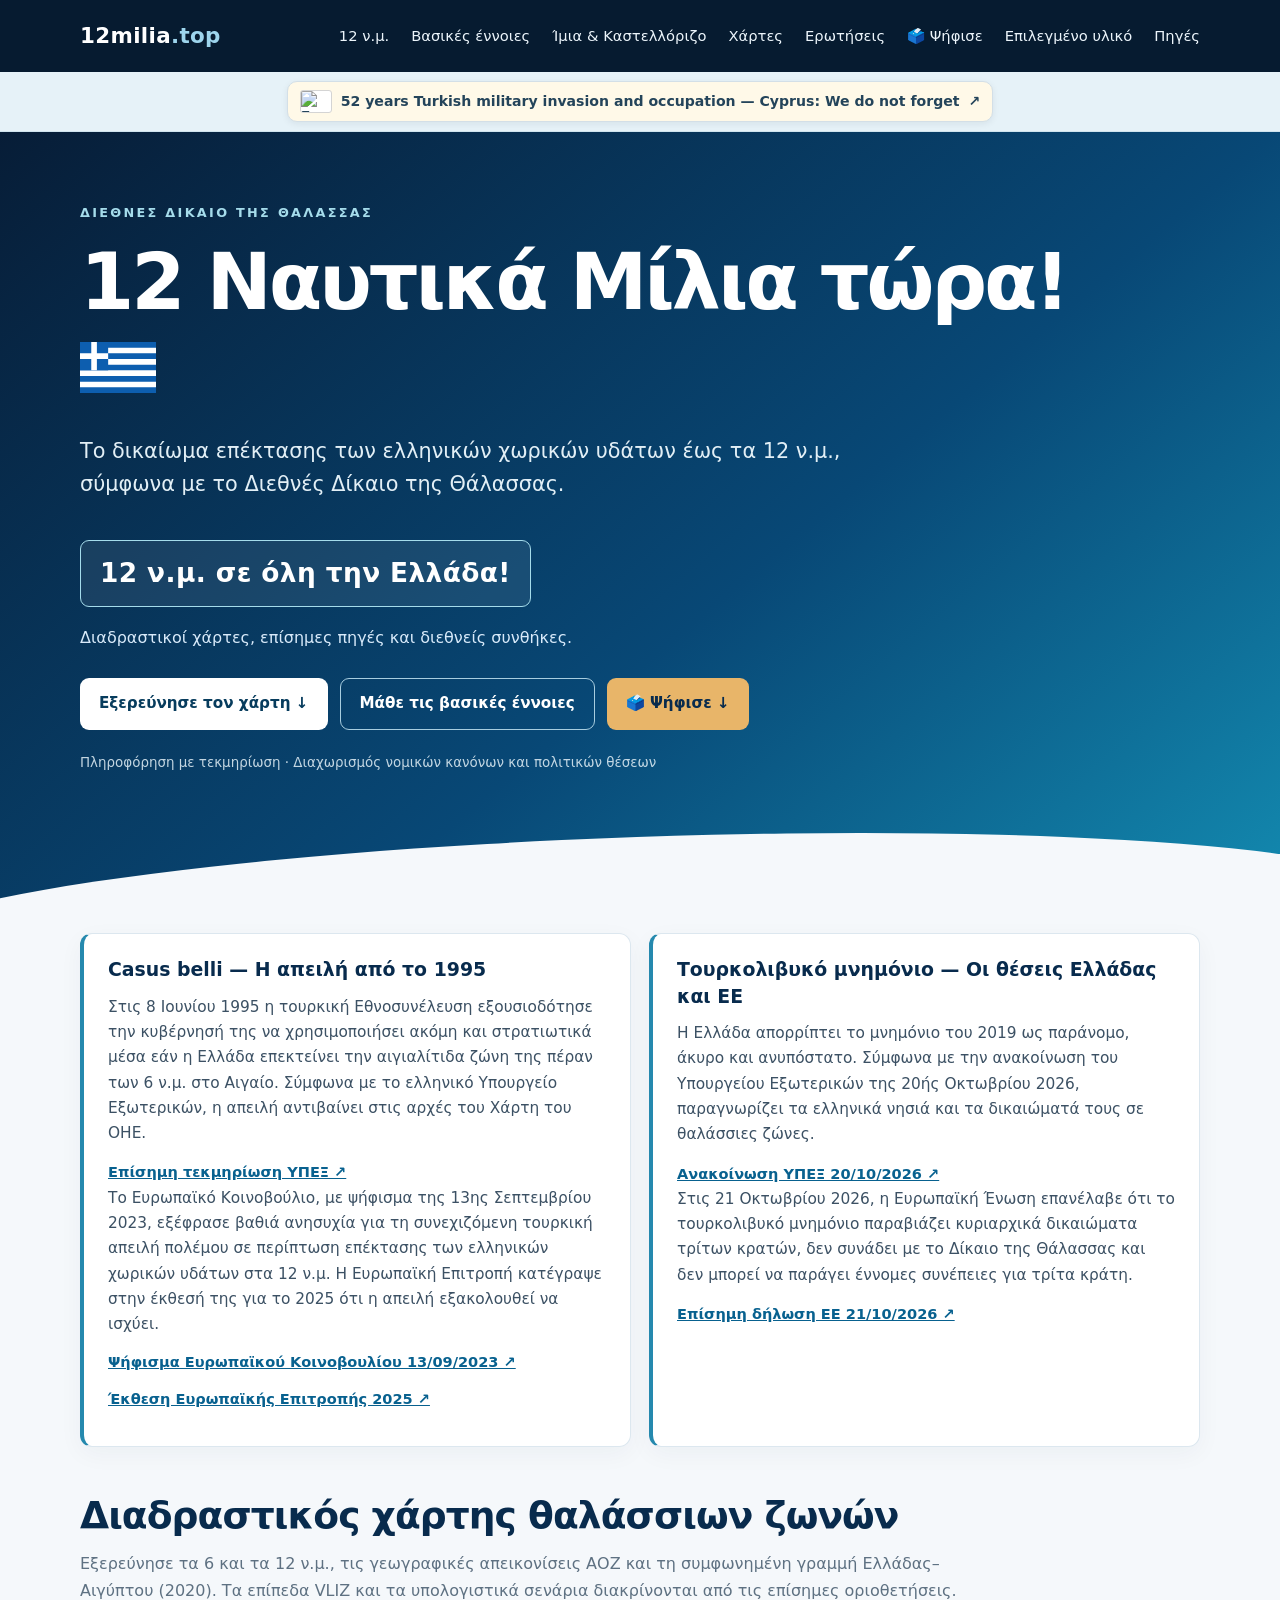
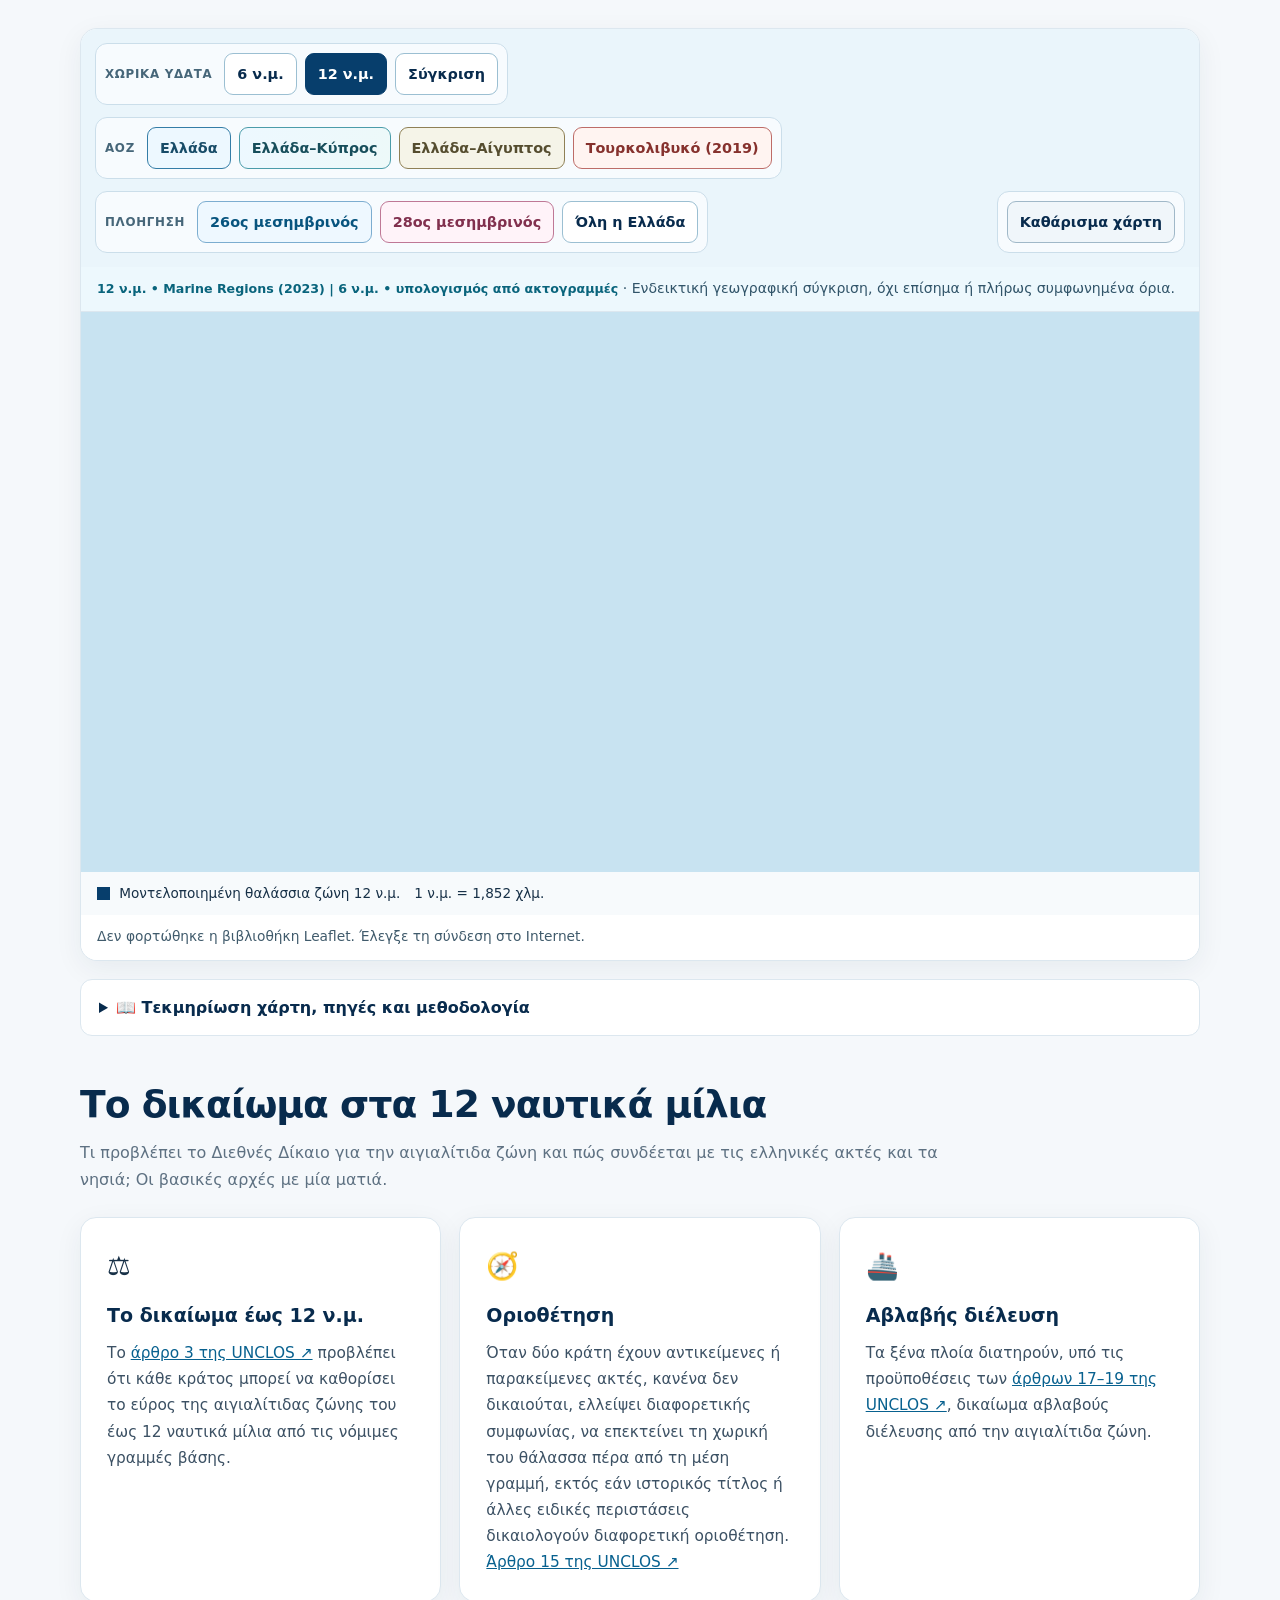
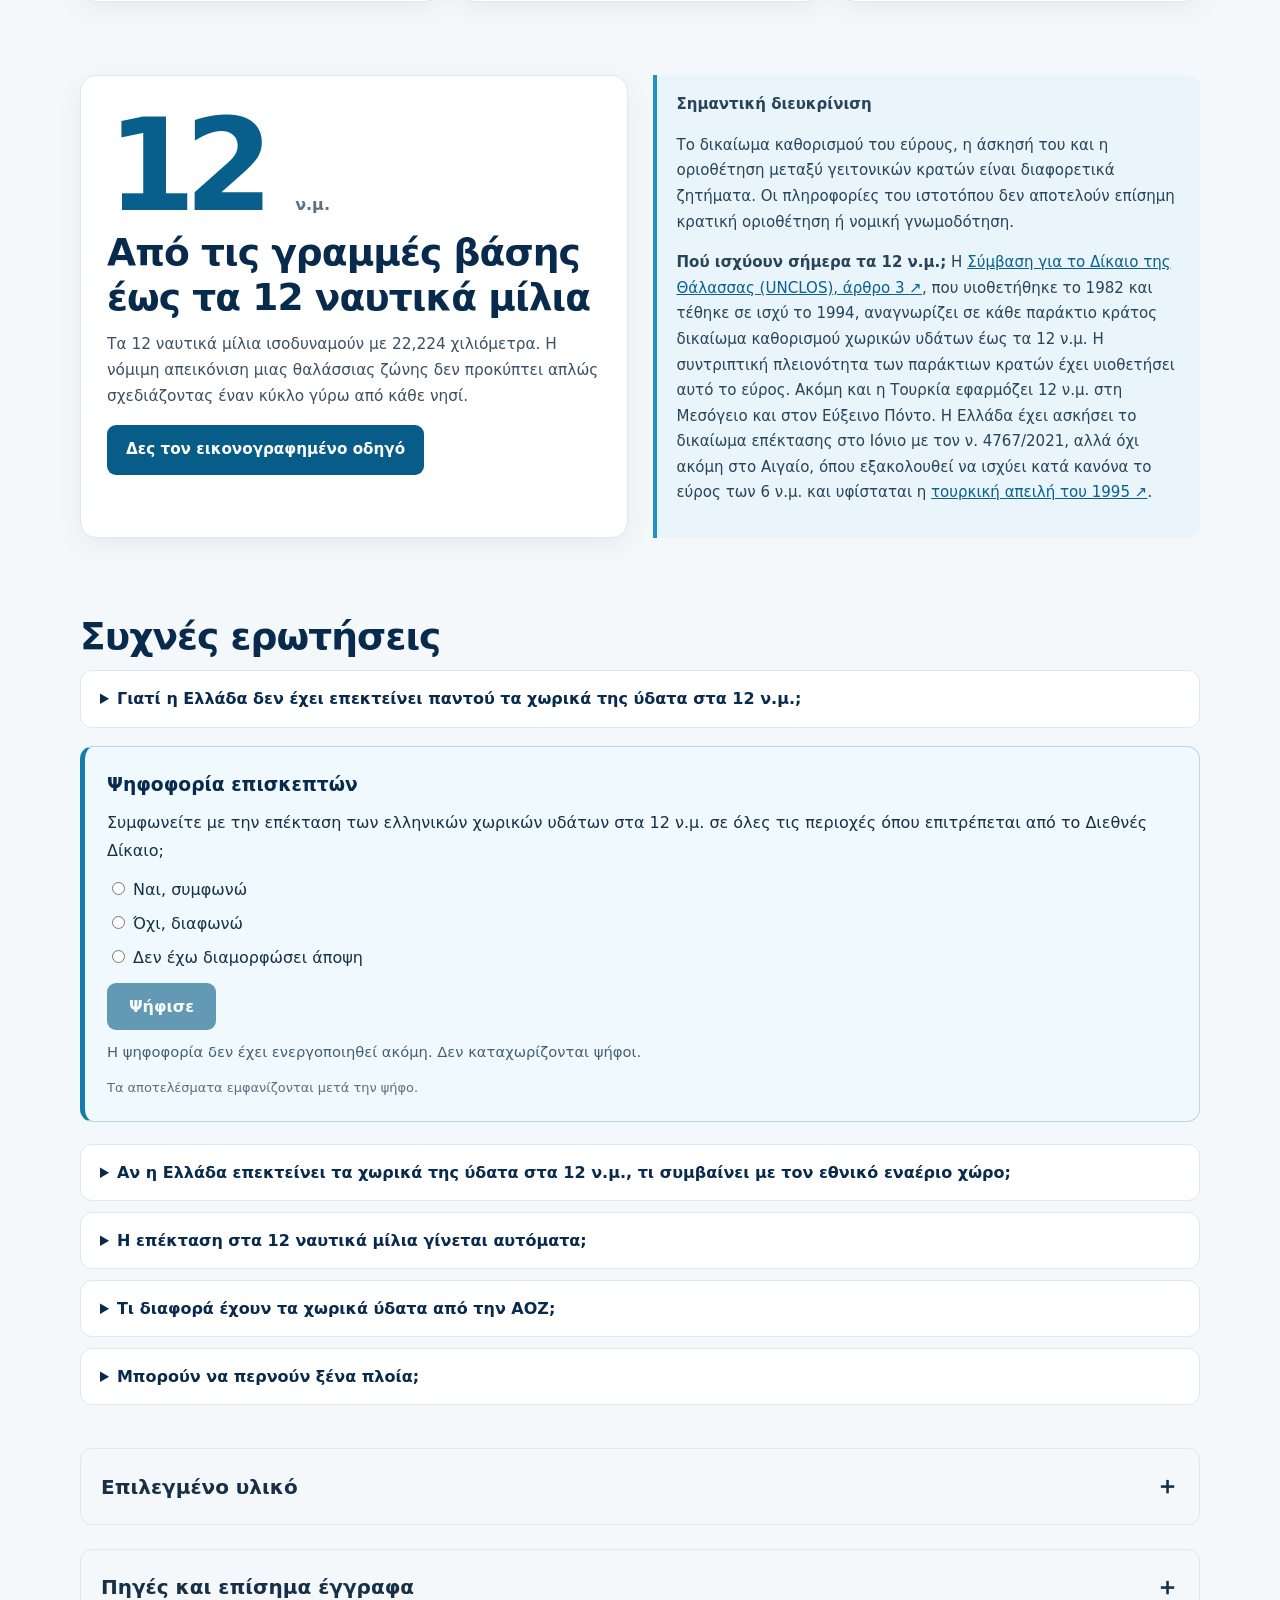
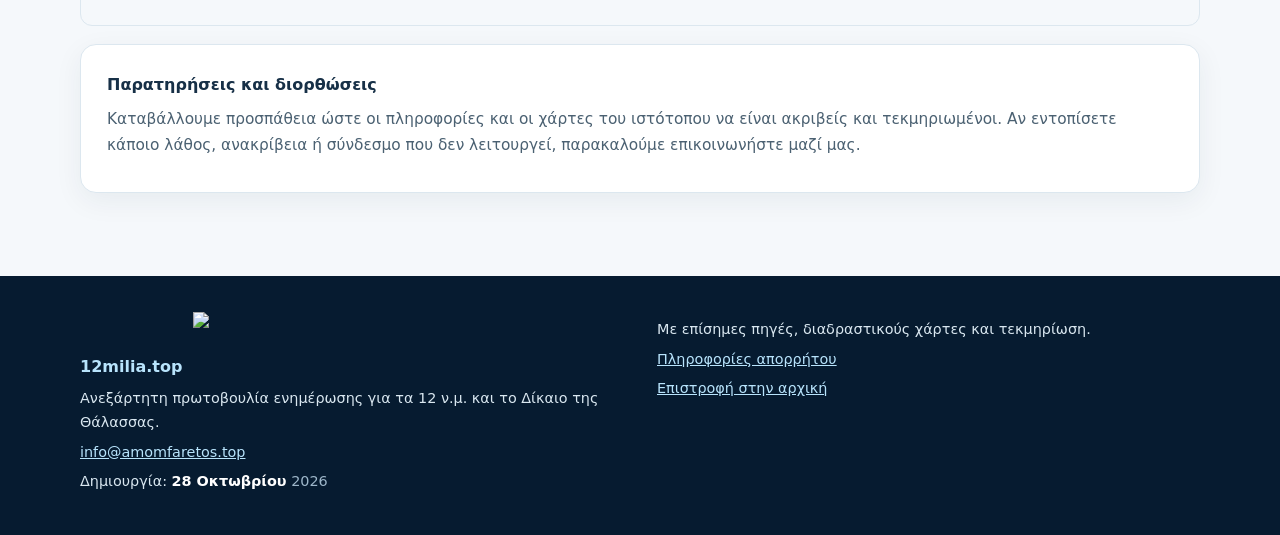
==== commit 457fb619: "Restore original button style for illustrated guide link" ====
--- a/public/index.html
+++ b/public/index.html
@@ -373,7 +373,7 @@
 <p class="maritime-help"><strong>ΑΟΖ Ελλάδας–Κύπρου:</strong> το κοινό κουμπί εμφανίζει ξεχωριστά επιστημονικά επίπεδα Ελληνικής (MRGID 5679) και Κυπριακής ΑΟΖ (MRGID 8376), από το VLIZ 2023. Είναι γεωγραφικές εκτιμήσεις, όχι κοινή συμφωνία οριοθέτησης ή απεικόνιση μιας νομικά καθορισμένης «ένωσης». Η επίσημη Κυπριακή Δημοκρατία δημοσιεύει τα δικά της υδρογραφικά δεδομένα. <a href="https://data.gov.cy/el/dataset/apokleistiki-oikonomiki-zoni-ydrografika-dedomena" rel="noopener noreferrer" target="_blank">Κυπριακή κρατική πηγή ΑΟΖ ↗</a>.</p>
 <p class="maritime-help">Για σύγκριση με <strong>την ισχύουσα κατάσταση</strong>, η Ελλάδα έχει ήδη θεσπίσει ζώνη 12 ν.μ. στο Ιόνιο (ν. 4767/2021), ενώ στις υπόλοιπες περιοχές διατηρεί κατά κανόνα 6 ν.μ. Τα χωρικά ύδατα δεν ταυτίζονται με την ΑΟΖ. <a href="https://water.europa.eu/marine/assessment-module/national-summaries/el/overview" rel="noopener noreferrer" target="_blank">Ευρωπαϊκή τεκμηρίωση ↗</a>.</p>
 </details></section>
-<section class="section" id="overview"><h2>Το δικαίωμα στα 12 ναυτικά μίλια</h2><p class="intro">Τι προβλέπει το Διεθνές Δίκαιο για την αιγιαλίτιδα ζώνη και πώς συνδέεται με τις ελληνικές ακτές και τα νησιά; Οι βασικές αρχές με μία ματιά.</p><div class="cards"><article class="card"><div class="symbol">⚖️</div><h3>Το δικαίωμα έως 12 ν.μ.</h3><p>Το <a href="https://www.un.org/Depts/los/convention_agreements/texts/unclos/part2.htm" rel="noopener noreferrer" target="_blank">άρθρο 3 της UNCLOS ↗</a> προβλέπει ότι κάθε κράτος μπορεί να καθορίσει το εύρος της αιγιαλίτιδας ζώνης του έως 12 ναυτικά μίλια από τις νόμιμες γραμμές βάσης.</p></article><article class="card"><div class="symbol">🧭</div><h3>Οριοθέτηση</h3><p>Όταν δύο κράτη έχουν αντικείμενες ή παρακείμενες ακτές, κανένα δεν δικαιούται, ελλείψει διαφορετικής συμφωνίας, να επεκτείνει τη χωρική του θάλασσα πέρα από τη μέση γραμμή, εκτός εάν ιστορικός τίτλος ή άλλες ειδικές περιστάσεις δικαιολογούν διαφορετική οριοθέτηση. <a href="https://www.un.org/Depts/los/convention_agreements/texts/unclos/part2.htm" rel="noopener noreferrer" target="_blank">Άρθρο 15 της UNCLOS ↗</a></p></article><article class="card"><div class="symbol">🚢</div><h3>Αβλαβής διέλευση</h3><p>Τα ξένα πλοία διατηρούν, υπό τις προϋποθέσεις των <a href="https://www.un.org/Depts/los/convention_agreements/texts/unclos/part2.htm" rel="noopener noreferrer" target="_blank">άρθρων 17–19 της UNCLOS ↗</a>, δικαίωμα αβλαβούς διέλευσης από την αιγιαλίτιδα ζώνη.</p></article></div></section><section aria-label="Απόσταση και όρια" class="section feature"><div class="card"><div class="big-number">12 <small>ν.μ.</small></div><h2>Από τις γραμμές βάσης έως τα 12 ναυτικά μίλια</h2><p>Τα 12 ναυτικά μίλια ισοδυναμούν με 22,224 χιλιόμετρα. Η νόμιμη απεικόνιση μιας θαλάσσιας ζώνης δεν προκύπτει απλώς σχεδιάζοντας έναν κύκλο γύρω από κάθε νησί.</p><p style="margin-top:16px"><a href="basikes-ennoies/#chorika">Δες τον εικονογραφημένο οδηγό</a></p></div><div class="notice"><strong>Σημαντική διευκρίνιση</strong><p>Το δικαίωμα καθορισμού του εύρους, η άσκησή του και η οριοθέτηση μεταξύ γειτονικών κρατών είναι διαφορετικά ζητήματα. Οι πληροφορίες του ιστοτόπου δεν αποτελούν επίσημη κρατική οριοθέτηση ή νομική γνωμοδότηση.</p><p><strong>Πού ισχύουν σήμερα τα 12 ν.μ.;</strong> Η <a href="https://www.un.org/Depts/los/convention_agreements/texts/unclos/part2.htm" target="_blank" rel="noopener noreferrer">Σύμβαση για το Δίκαιο της Θάλασσας (UNCLOS), άρθρο 3 ↗</a>, που υιοθετήθηκε το 1982 και τέθηκε σε ισχύ το 1994, αναγνωρίζει σε κάθε παράκτιο κράτος δικαίωμα καθορισμού χωρικών υδάτων έως τα 12 ν.μ. Η συντριπτική πλειονότητα των παράκτιων κρατών έχει υιοθετήσει αυτό το εύρος. Ακόμη και η Τουρκία εφαρμόζει 12 ν.μ. στη Μεσόγειο και στον Εύξεινο Πόντο. Η Ελλάδα έχει ασκήσει το δικαίωμα επέκτασης στο Ιόνιο με τον ν. 4767/2021, αλλά όχι ακόμη στο Αιγαίο, όπου εξακολουθεί να ισχύει κατά κανόνα το εύρος των 6 ν.μ. και υφίσταται η <a href="https://www.mfa.gr/exoteriki-politiki/eidika-themata-exoterikis-politikis/zitimata-ellinotourkikon-scheseon/aigialitida-zoni-casus-belli/" target="_blank" rel="noopener noreferrer">τουρκική απειλή του 1995 ↗</a>.</p></div></section>
+<section class="section" id="overview"><h2>Το δικαίωμα στα 12 ναυτικά μίλια</h2><p class="intro">Τι προβλέπει το Διεθνές Δίκαιο για την αιγιαλίτιδα ζώνη και πώς συνδέεται με τις ελληνικές ακτές και τα νησιά; Οι βασικές αρχές με μία ματιά.</p><div class="cards"><article class="card"><div class="symbol">⚖️</div><h3>Το δικαίωμα έως 12 ν.μ.</h3><p>Το <a href="https://www.un.org/Depts/los/convention_agreements/texts/unclos/part2.htm" rel="noopener noreferrer" target="_blank">άρθρο 3 της UNCLOS ↗</a> προβλέπει ότι κάθε κράτος μπορεί να καθορίσει το εύρος της αιγιαλίτιδας ζώνης του έως 12 ναυτικά μίλια από τις νόμιμες γραμμές βάσης.</p></article><article class="card"><div class="symbol">🧭</div><h3>Οριοθέτηση</h3><p>Όταν δύο κράτη έχουν αντικείμενες ή παρακείμενες ακτές, κανένα δεν δικαιούται, ελλείψει διαφορετικής συμφωνίας, να επεκτείνει τη χωρική του θάλασσα πέρα από τη μέση γραμμή, εκτός εάν ιστορικός τίτλος ή άλλες ειδικές περιστάσεις δικαιολογούν διαφορετική οριοθέτηση. <a href="https://www.un.org/Depts/los/convention_agreements/texts/unclos/part2.htm" rel="noopener noreferrer" target="_blank">Άρθρο 15 της UNCLOS ↗</a></p></article><article class="card"><div class="symbol">🚢</div><h3>Αβλαβής διέλευση</h3><p>Τα ξένα πλοία διατηρούν, υπό τις προϋποθέσεις των <a href="https://www.un.org/Depts/los/convention_agreements/texts/unclos/part2.htm" rel="noopener noreferrer" target="_blank">άρθρων 17–19 της UNCLOS ↗</a>, δικαίωμα αβλαβούς διέλευσης από την αιγιαλίτιδα ζώνη.</p></article></div></section><section aria-label="Απόσταση και όρια" class="section feature"><div class="card"><div class="big-number">12 <small>ν.μ.</small></div><h2>Από τις γραμμές βάσης έως τα 12 ναυτικά μίλια</h2><p>Τα 12 ναυτικά μίλια ισοδυναμούν με 22,224 χιλιόμετρα. Η νόμιμη απεικόνιση μιας θαλάσσιας ζώνης δεν προκύπτει απλώς σχεδιάζοντας έναν κύκλο γύρω από κάθε νησί.</p><p style="margin-top:16px"><a class="btn primary" href="basikes-ennoies/#chorika" style="background:#075c88;color:#fff">Δες τον εικονογραφημένο οδηγό</a></p></div><div class="notice"><strong>Σημαντική διευκρίνιση</strong><p>Το δικαίωμα καθορισμού του εύρους, η άσκησή του και η οριοθέτηση μεταξύ γειτονικών κρατών είναι διαφορετικά ζητήματα. Οι πληροφορίες του ιστοτόπου δεν αποτελούν επίσημη κρατική οριοθέτηση ή νομική γνωμοδότηση.</p><p><strong>Πού ισχύουν σήμερα τα 12 ν.μ.;</strong> Η <a href="https://www.un.org/Depts/los/convention_agreements/texts/unclos/part2.htm" target="_blank" rel="noopener noreferrer">Σύμβαση για το Δίκαιο της Θάλασσας (UNCLOS), άρθρο 3 ↗</a>, που υιοθετήθηκε το 1982 και τέθηκε σε ισχύ το 1994, αναγνωρίζει σε κάθε παράκτιο κράτος δικαίωμα καθορισμού χωρικών υδάτων έως τα 12 ν.μ. Η συντριπτική πλειονότητα των παράκτιων κρατών έχει υιοθετήσει αυτό το εύρος. Ακόμη και η Τουρκία εφαρμόζει 12 ν.μ. στη Μεσόγειο και στον Εύξεινο Πόντο. Η Ελλάδα έχει ασκήσει το δικαίωμα επέκτασης στο Ιόνιο με τον ν. 4767/2021, αλλά όχι ακόμη στο Αιγαίο, όπου εξακολουθεί να ισχύει κατά κανόνα το εύρος των 6 ν.μ. και υφίσταται η <a href="https://www.mfa.gr/exoteriki-politiki/eidika-themata-exoterikis-politikis/zitimata-ellinotourkikon-scheseon/aigialitida-zoni-casus-belli/" target="_blank" rel="noopener noreferrer">τουρκική απειλή του 1995 ↗</a>.</p></div></section>
 <section class="section faq" id="faq"><h2>Συχνές ερωτήσεις</h2>
 <details><summary>Γιατί η Ελλάδα δεν έχει επεκτείνει παντού τα χωρικά της ύδατα στα 12 ν.μ.;</summary><p>Η Ελλάδα έχει δικαίωμα επέκτασης της αιγιαλίτιδας ζώνης της έως τα 12 ναυτικά μίλια, σύμφωνα με το Διεθνές Δίκαιο της Θάλασσας. Το δικαίωμα αυτό έχει ήδη ασκηθεί στο Ιόνιο, έως το ακρωτήριο Ταίναρο της Πελοποννήσου, με τον ν. 4767/2021. Η επέκταση δεν περιέλαβε την Κρήτη και το Αιγαίο.</p><p>Η Ελλάδα επέλεξε την τμηματική επέκταση των χωρικών της υδάτων. Πρόκειται για μια <strong>ασυνήθιστη επιλογή</strong>, για την οποία δεν έχουμε εντοπίσει μέχρι σήμερα αντίστοιχο παράδειγμα άλλου κράτους που να ακολούθησε την ίδια διαδικασία.</p><p>Από το 1995 η Τουρκία διατηρεί απειλή χρήσης στρατιωτικών μέσων σε περίπτωση ελληνικής επέκτασης πέραν των 6 ν.μ. στο Αιγαίο. Η Ελλάδα θεωρεί αυτή την απειλή αντίθετη προς τον Χάρτη των Ηνωμένων Εθνών.</p><p>Η ελληνική πολιτεία δηλώνει ότι διατηρεί το δικαίωμα να προχωρήσει στην επέκταση όποτε η ίδια το κρίνει σκόπιμο. Η επιλογή του χρόνου άσκησής του αποτελεί πολιτική απόφαση και δεν αναιρεί την ύπαρξη του δικαιώματος. <a href="https://www.mfa.gr/exoteriki-politiki/eidika-themata-exoterikis-politikis/zitimata-ellinotourkikon-scheseon/aigialitida-zoni-casus-belli/" rel="noopener noreferrer" target="_blank">Πηγή: Ελληνικό Υπουργείο Εξωτερικών ↗</a></p></details>
 <section aria-labelledby="poll-title" class="poll-card" id="poll"><h3 id="poll-title">Ψηφοφορία επισκεπτών</h3><p>Συμφωνείτε με την επέκταση των ελληνικών χωρικών υδάτων στα 12 ν.μ. σε όλες τις περιοχές όπου επιτρέπεται από το Διεθνές Δίκαιο;</p><form id="poll-form"><fieldset><legend class="sr-only">Η άποψή σας</legend><label><input name="vote" required="" type="radio" value="yes"/> Ναι, συμφωνώ</label><label><input name="vote" type="radio" value="no"/> Όχι, διαφωνώ</label><label><input name="vote" type="radio" value="unsure"/> Δεν έχω διαμορφώσει άποψη</label></fieldset>
@@ -803,14 +803,22 @@
   const section = document.getElementById('articles-videos');
   const details = document.getElementById('articles-videos-details');
   if (!section || !details) return;
+  function showArticles() {
+    details.open = true;
+    requestAnimationFrame(function () {
+      requestAnimationFrame(function () {
+        section.scrollIntoView({ block: 'start', behavior: 'smooth' });
+      });
+    });
+  }
   function openFromHash() {
     if (location.hash === '#articles-videos' || location.hash === '#articles-videos-details') {
-      details.open = true;
+      showArticles();
     }
   }
   document.addEventListener('click', function (event) {
     const link = event.target.closest('a[href="#articles-videos"], a[href="#articles-videos-details"]');
-    if (link) details.open = true;
+    if (link) showArticles();
   });
   openFromHash();
   window.addEventListener('hashchange', openFromHash);
@@ -826,7 +834,7 @@
   details.open=true;
   requestAnimationFrame(function(){
    requestAnimationFrame(function(){
-    section.scrollIntoView({block:"start",behavior:"instant"});
+    section.scrollIntoView({block:"start",behavior:"smooth"});
    });
   });
  }
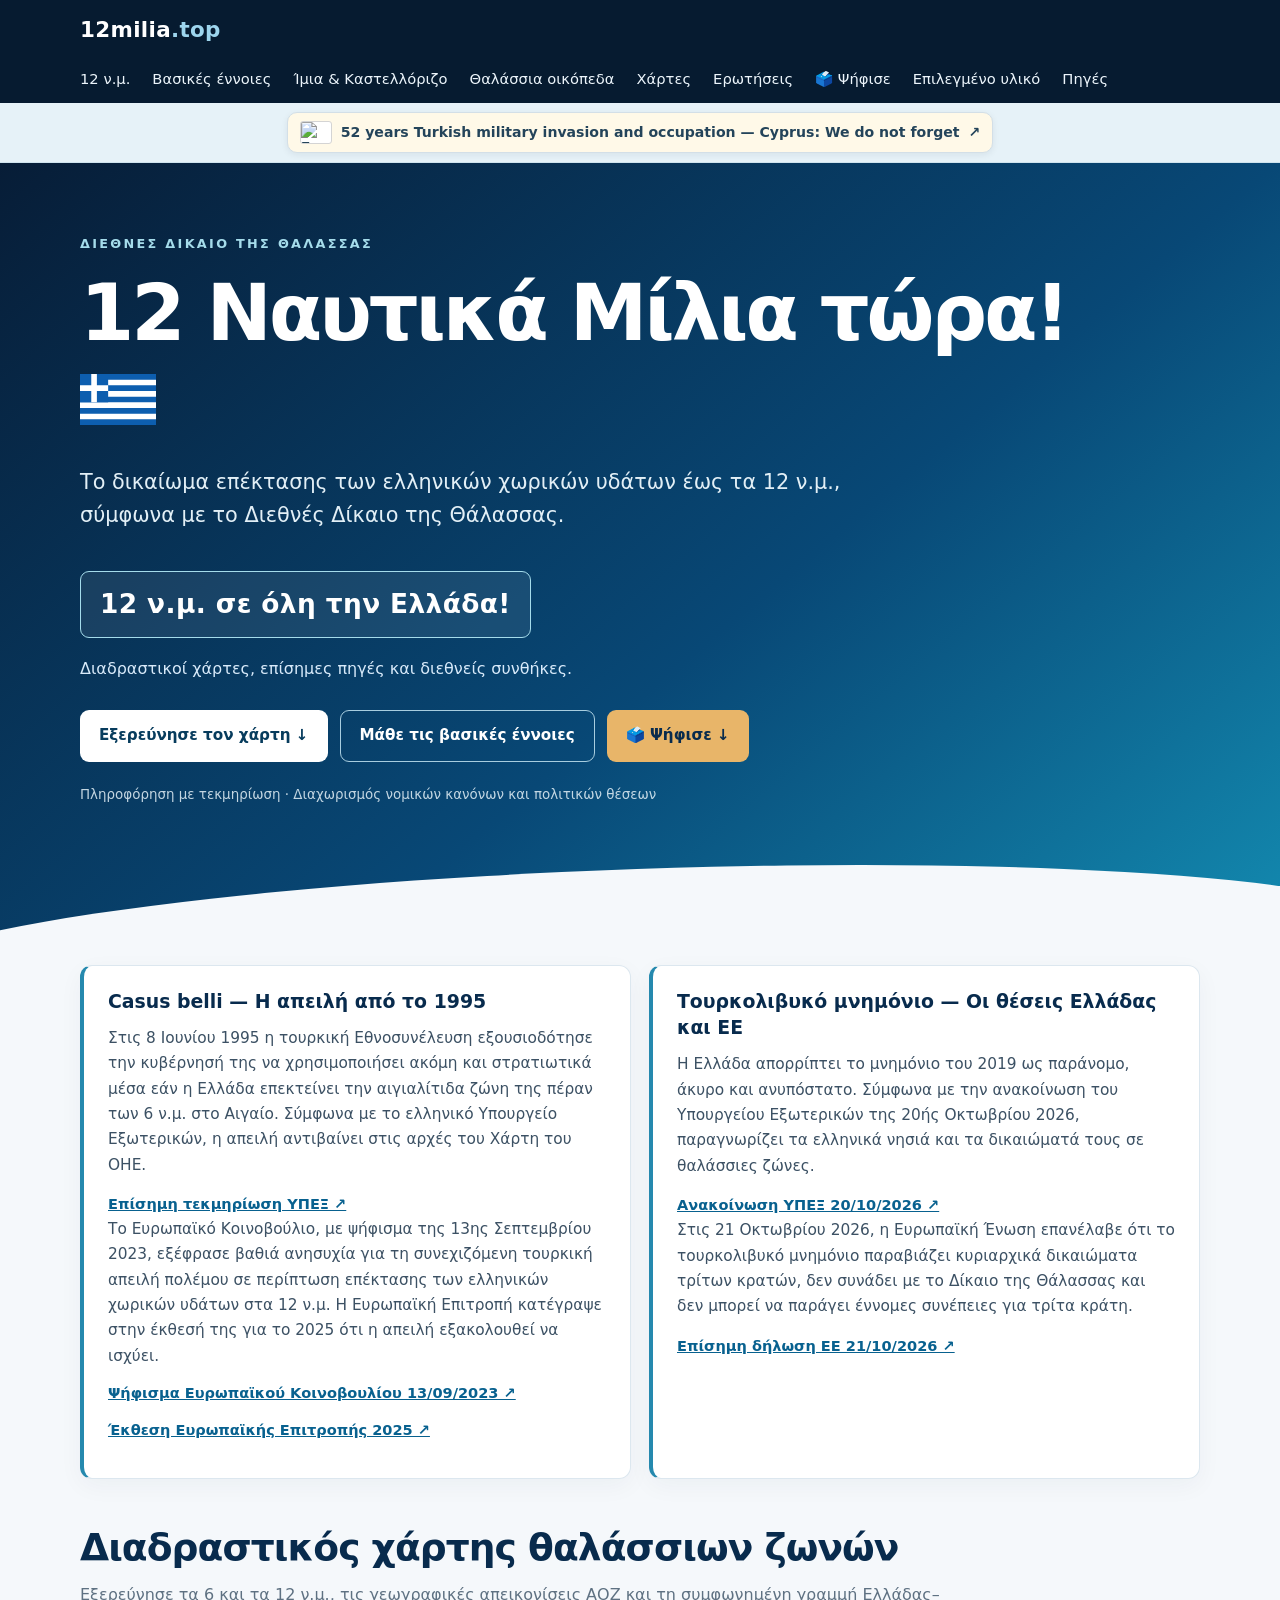
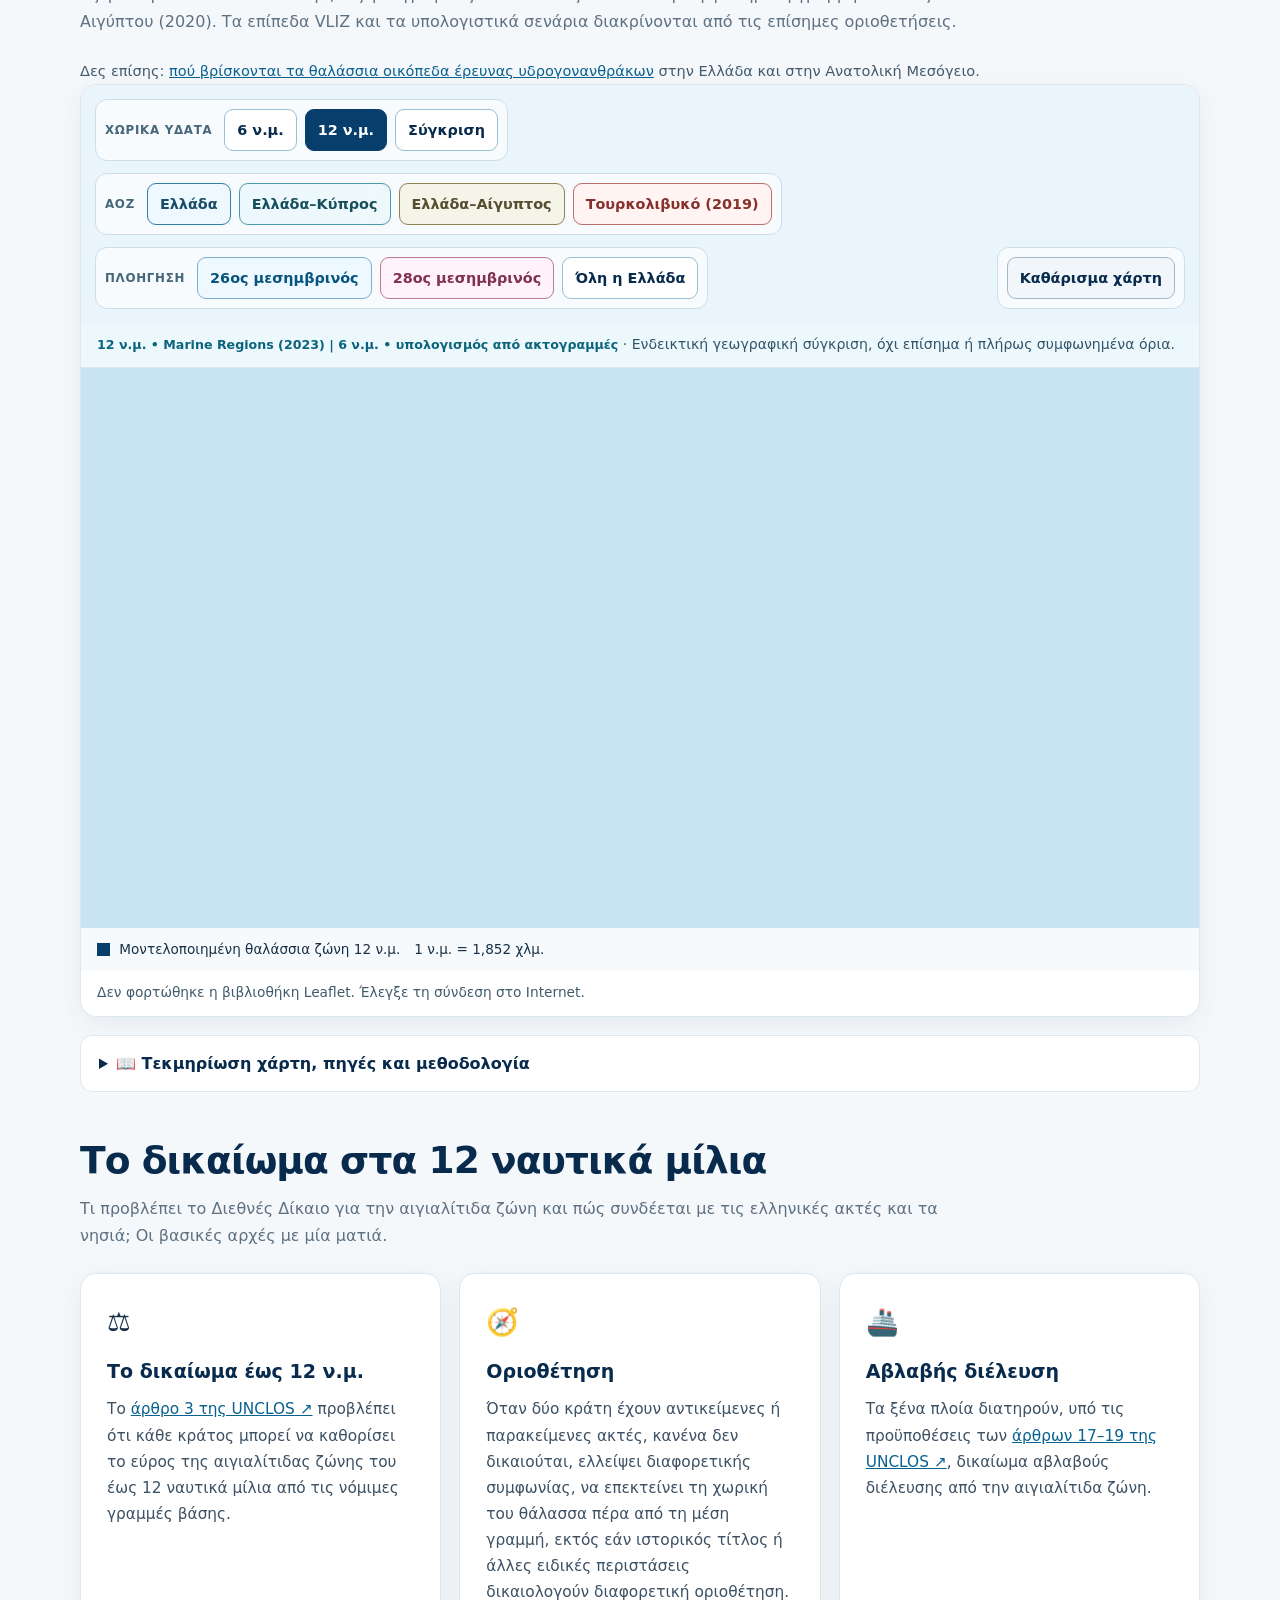
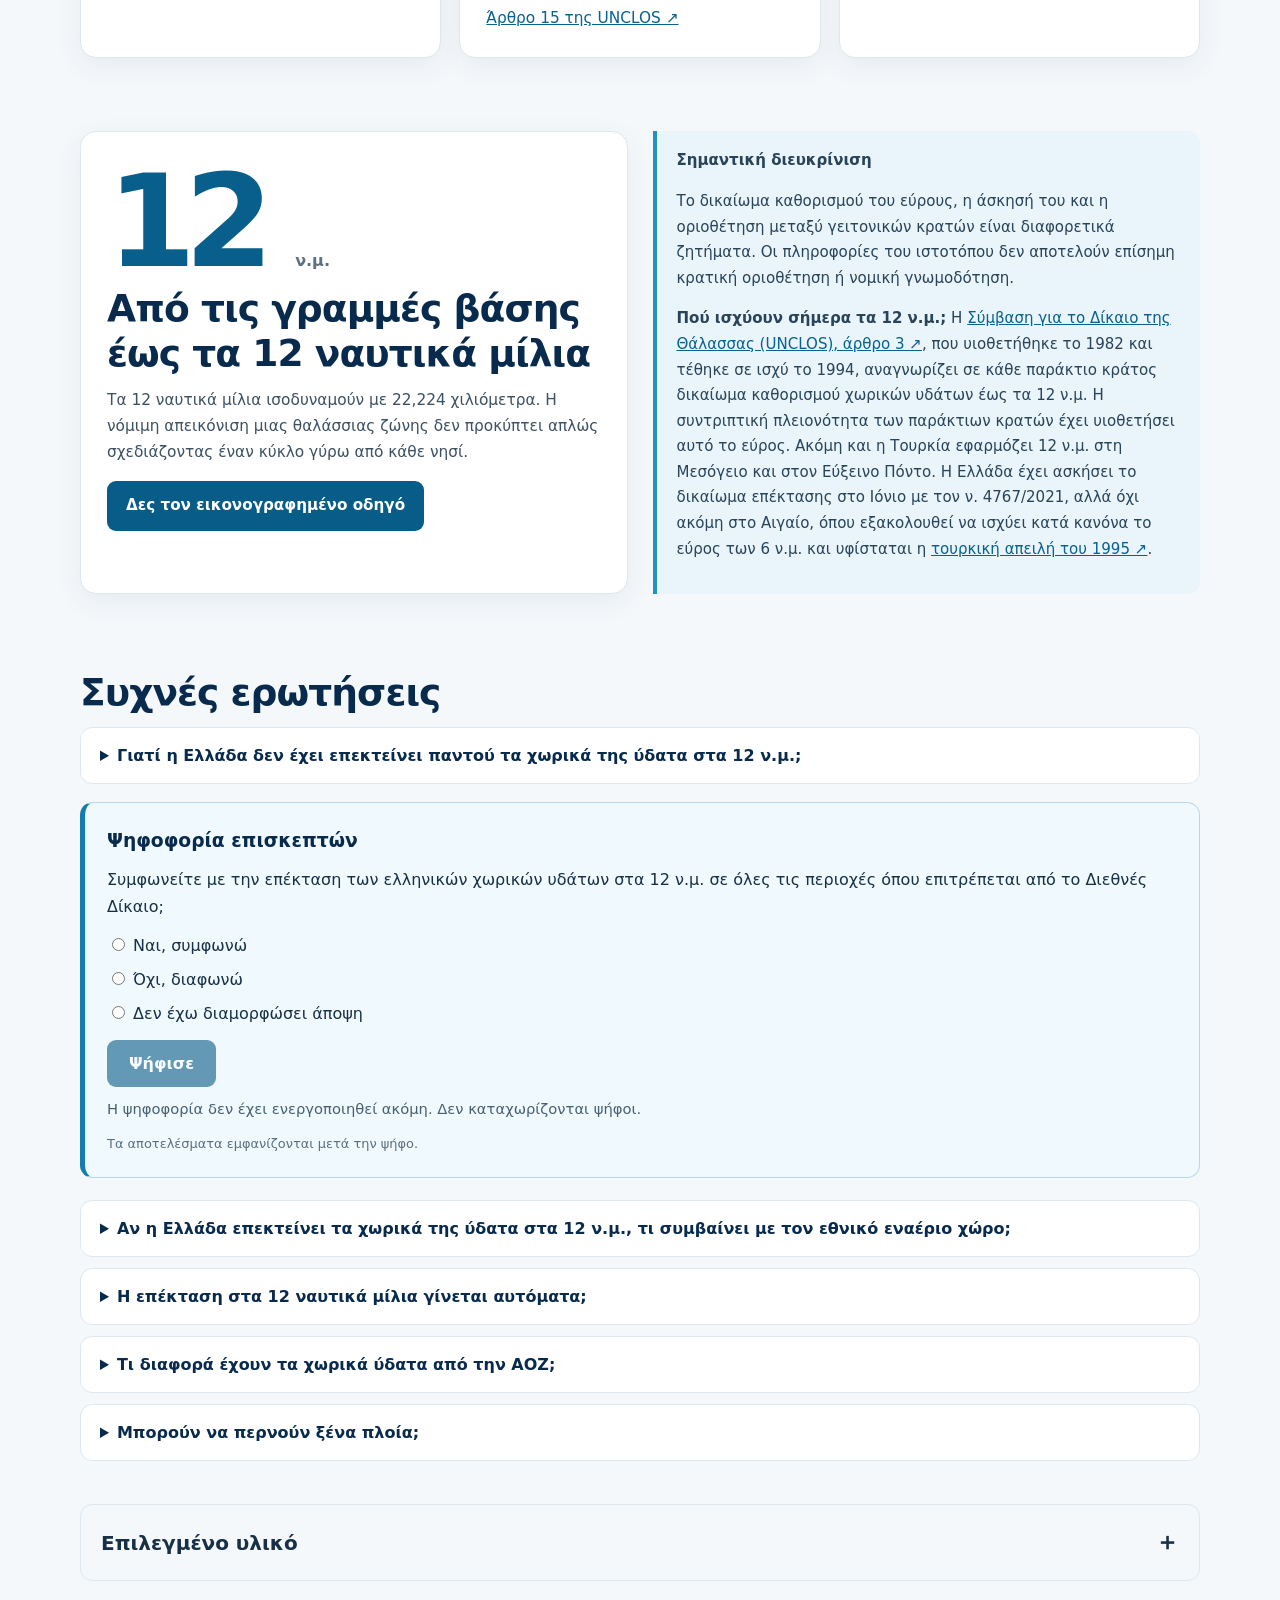
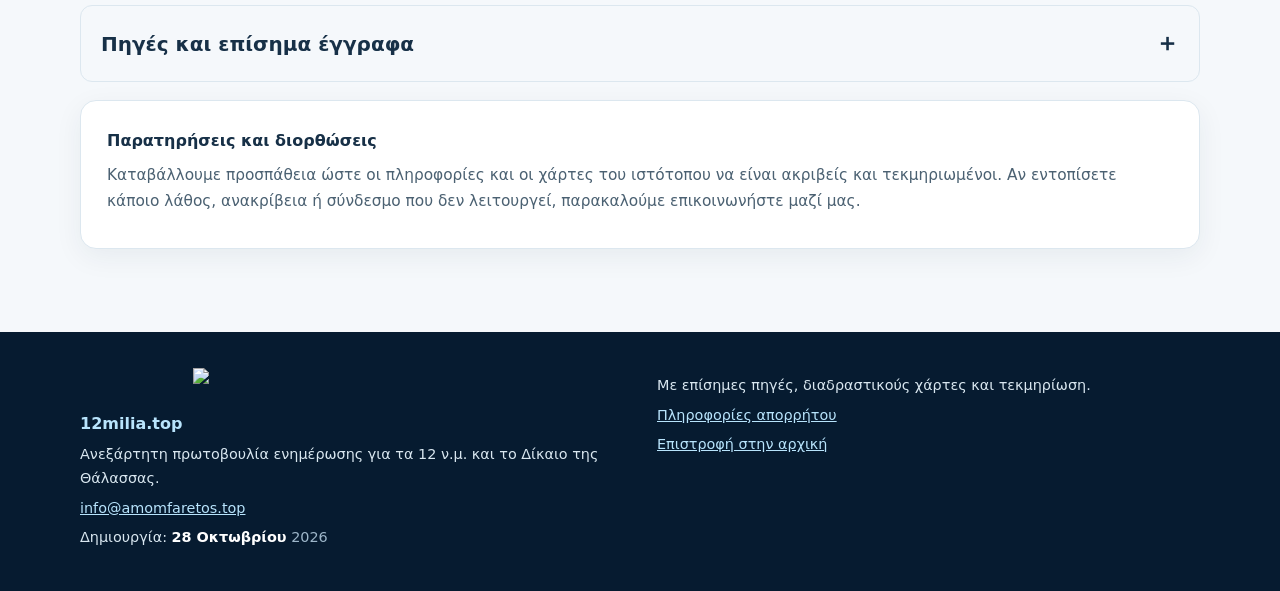
==== commit 7a413ea8: "Link offshore concessions page from main map section" ====
--- a/public/index.html
+++ b/public/index.html
@@ -268,6 +268,7 @@
 <main class="wrap"><section class="section" id="map">
 <h2>Διαδραστικός χάρτης θαλάσσιων ζωνών</h2>
 <p class="intro">Εξερεύνησε τα 6 και τα 12 ν.μ., τις γεωγραφικές απεικονίσεις ΑΟΖ και τη συμφωνημένη γραμμή Ελλάδας–Αιγύπτου (2020). Τα επίπεδα VLIZ και τα υπολογιστικά σενάρια διακρίνονται από τις επίσημες οριοθετήσεις.</p>
+<p class="maritime-help">Δες επίσης: <a href="thalassia-oikopeda/">πού βρίσκονται τα θαλάσσια οικόπεδα έρευνας υδρογονανθράκων</a> στην Ελλάδα και στην Ανατολική Μεσόγειο.</p>
 <div class="maritime-shell">
 <div aria-label="Επιλογές απεικόνισης χάρτη" class="maritime-tools">
 <div aria-label="Χωρικά ύδατα" class="tool-group" role="group">
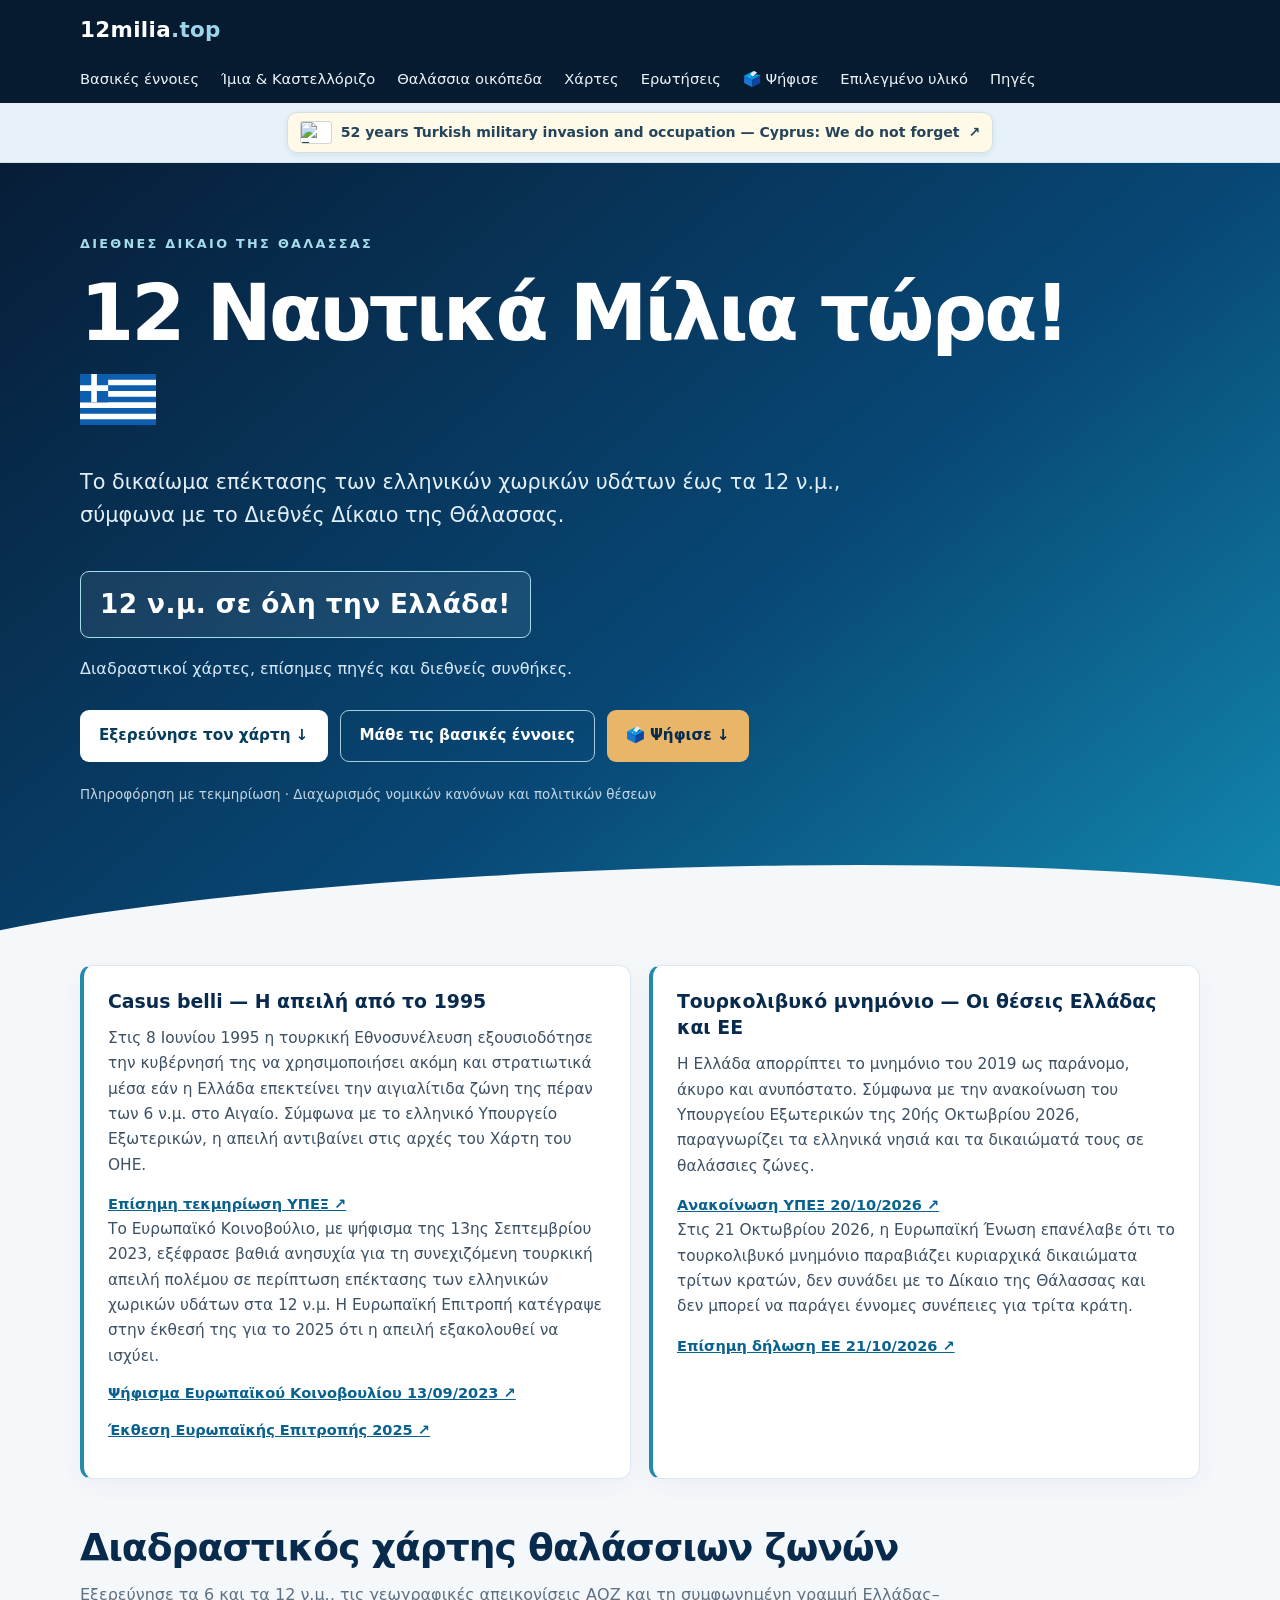
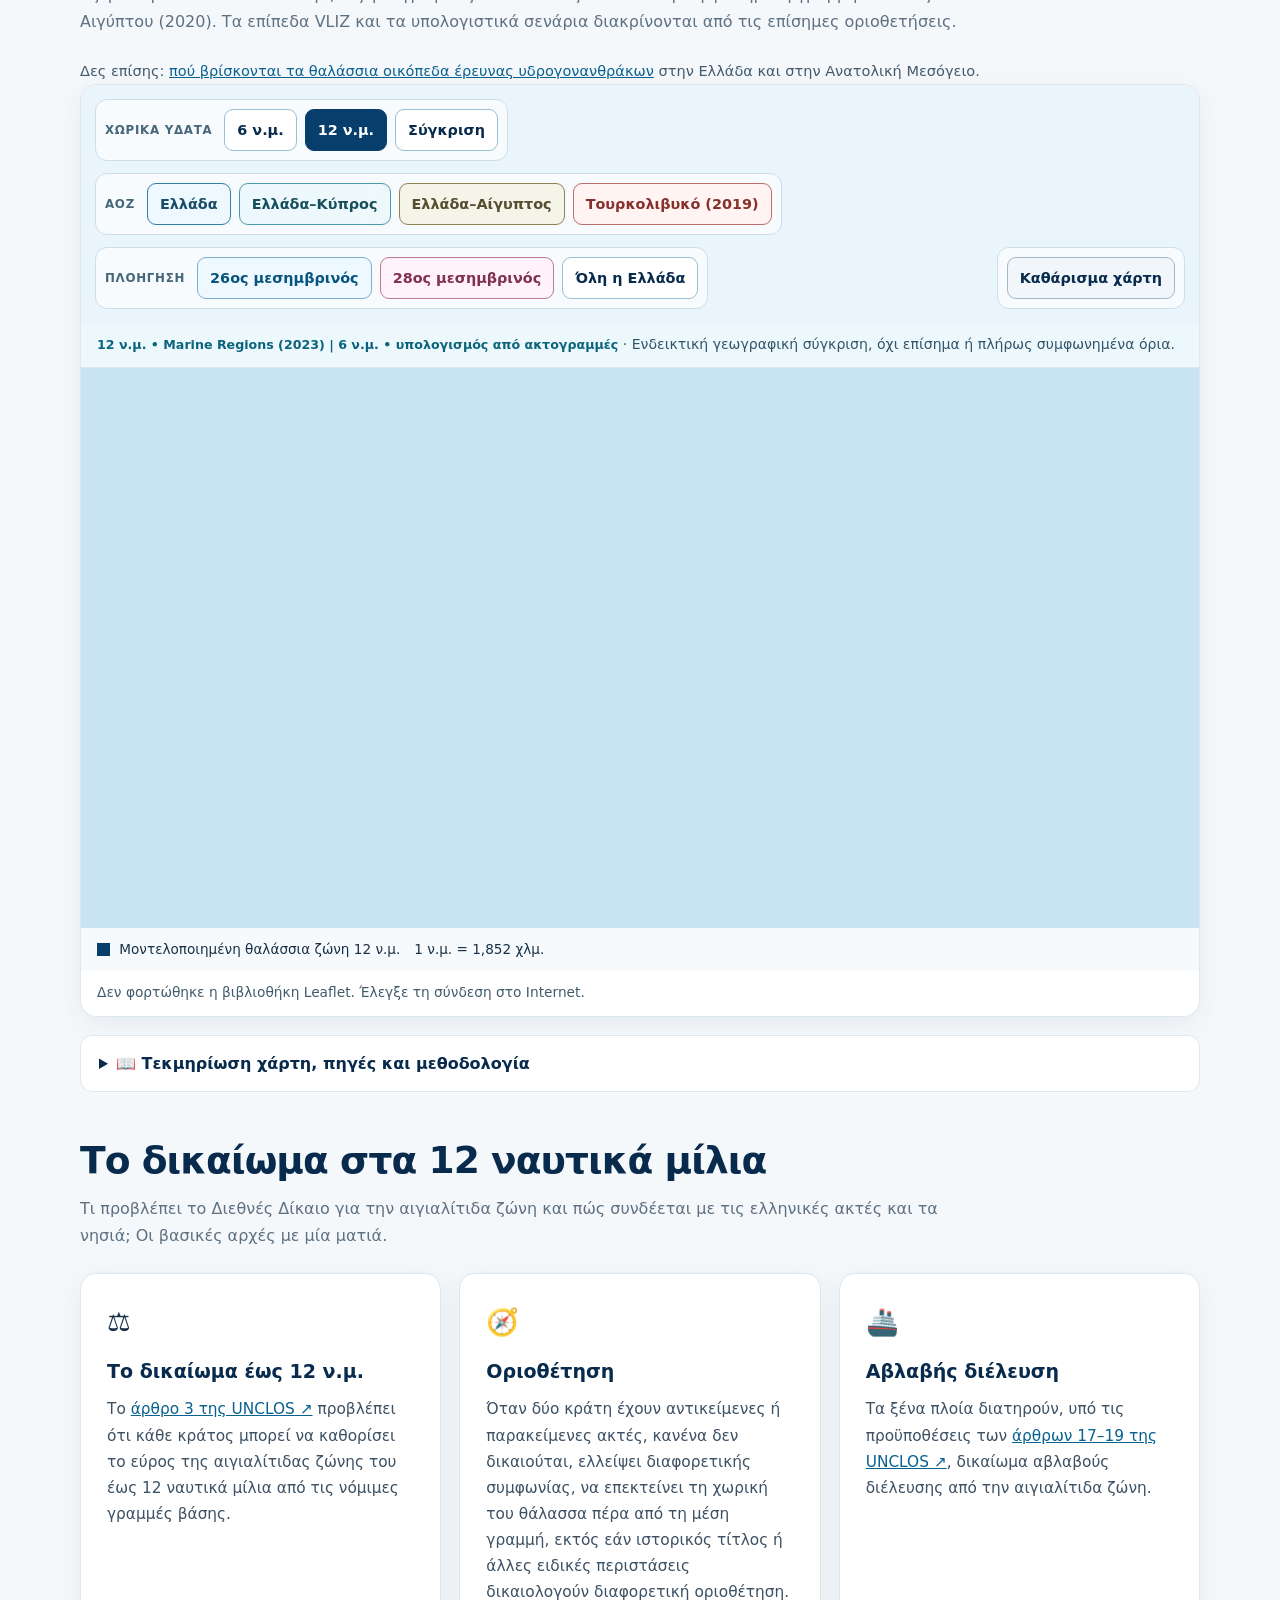
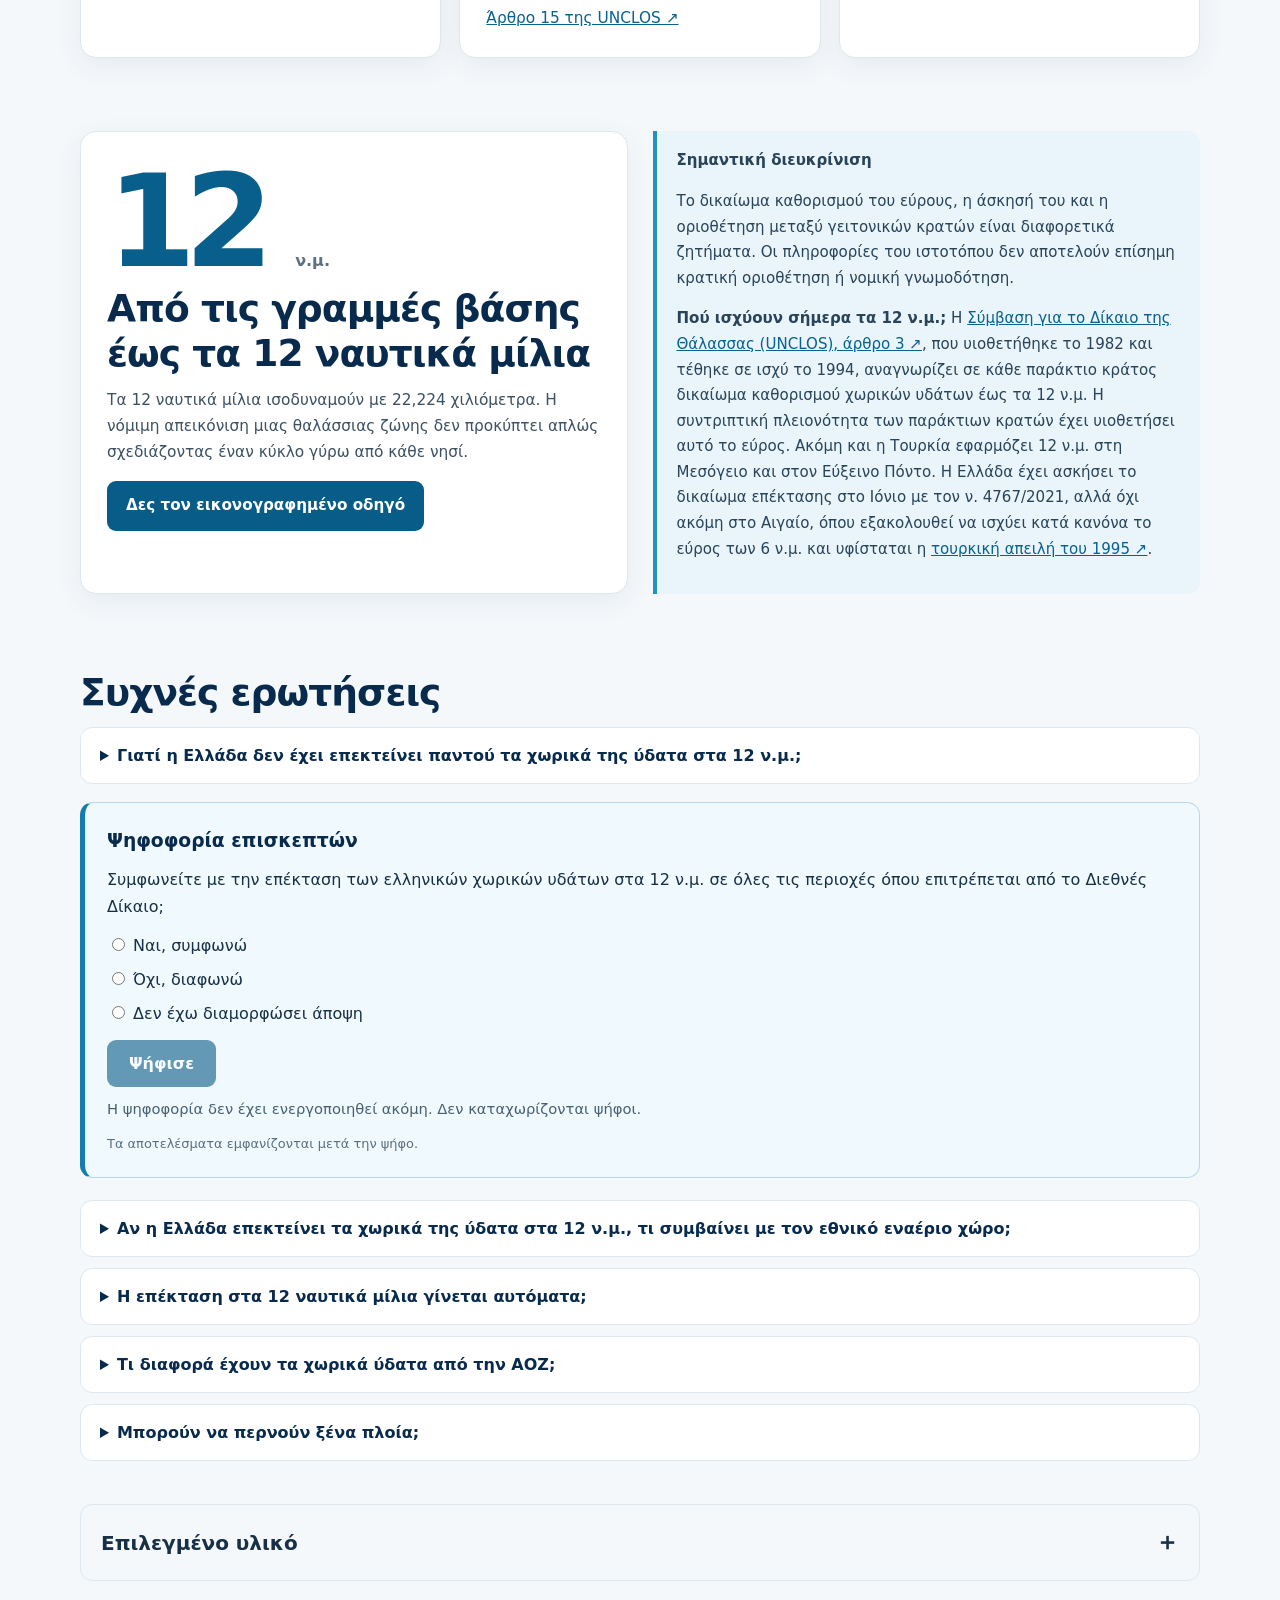
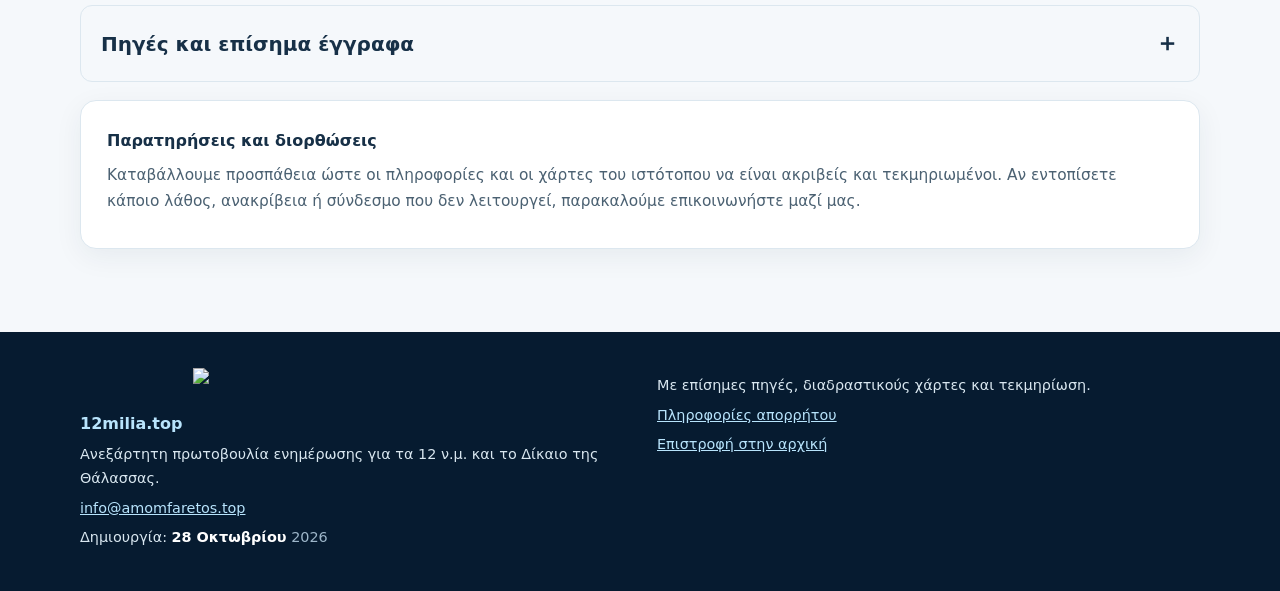
==== commit 32406546: "Analytics: production-only tracking on public/index.html" ====
--- a/public/index.html
+++ b/public/index.html
@@ -796,7 +796,7 @@
 </script>
 <script src="https://challenges.cloudflare.com/turnstile/v0/api.js" async defer></script>
 <script defer="" src="assets/poll.js"></script>
-<script data-id="47ee4eba-4db4-470b-afd4-a7f19971bc36" data-utcoffset="2" src="https://cdn.counter.dev/script.js"></script>
+<script defer src="assets/counter-production.js"></script>
 <script src="assets/site-shell.js?v=1"></script>
 <script src="assets/privacy.js?v=44"></script>
 <script>
